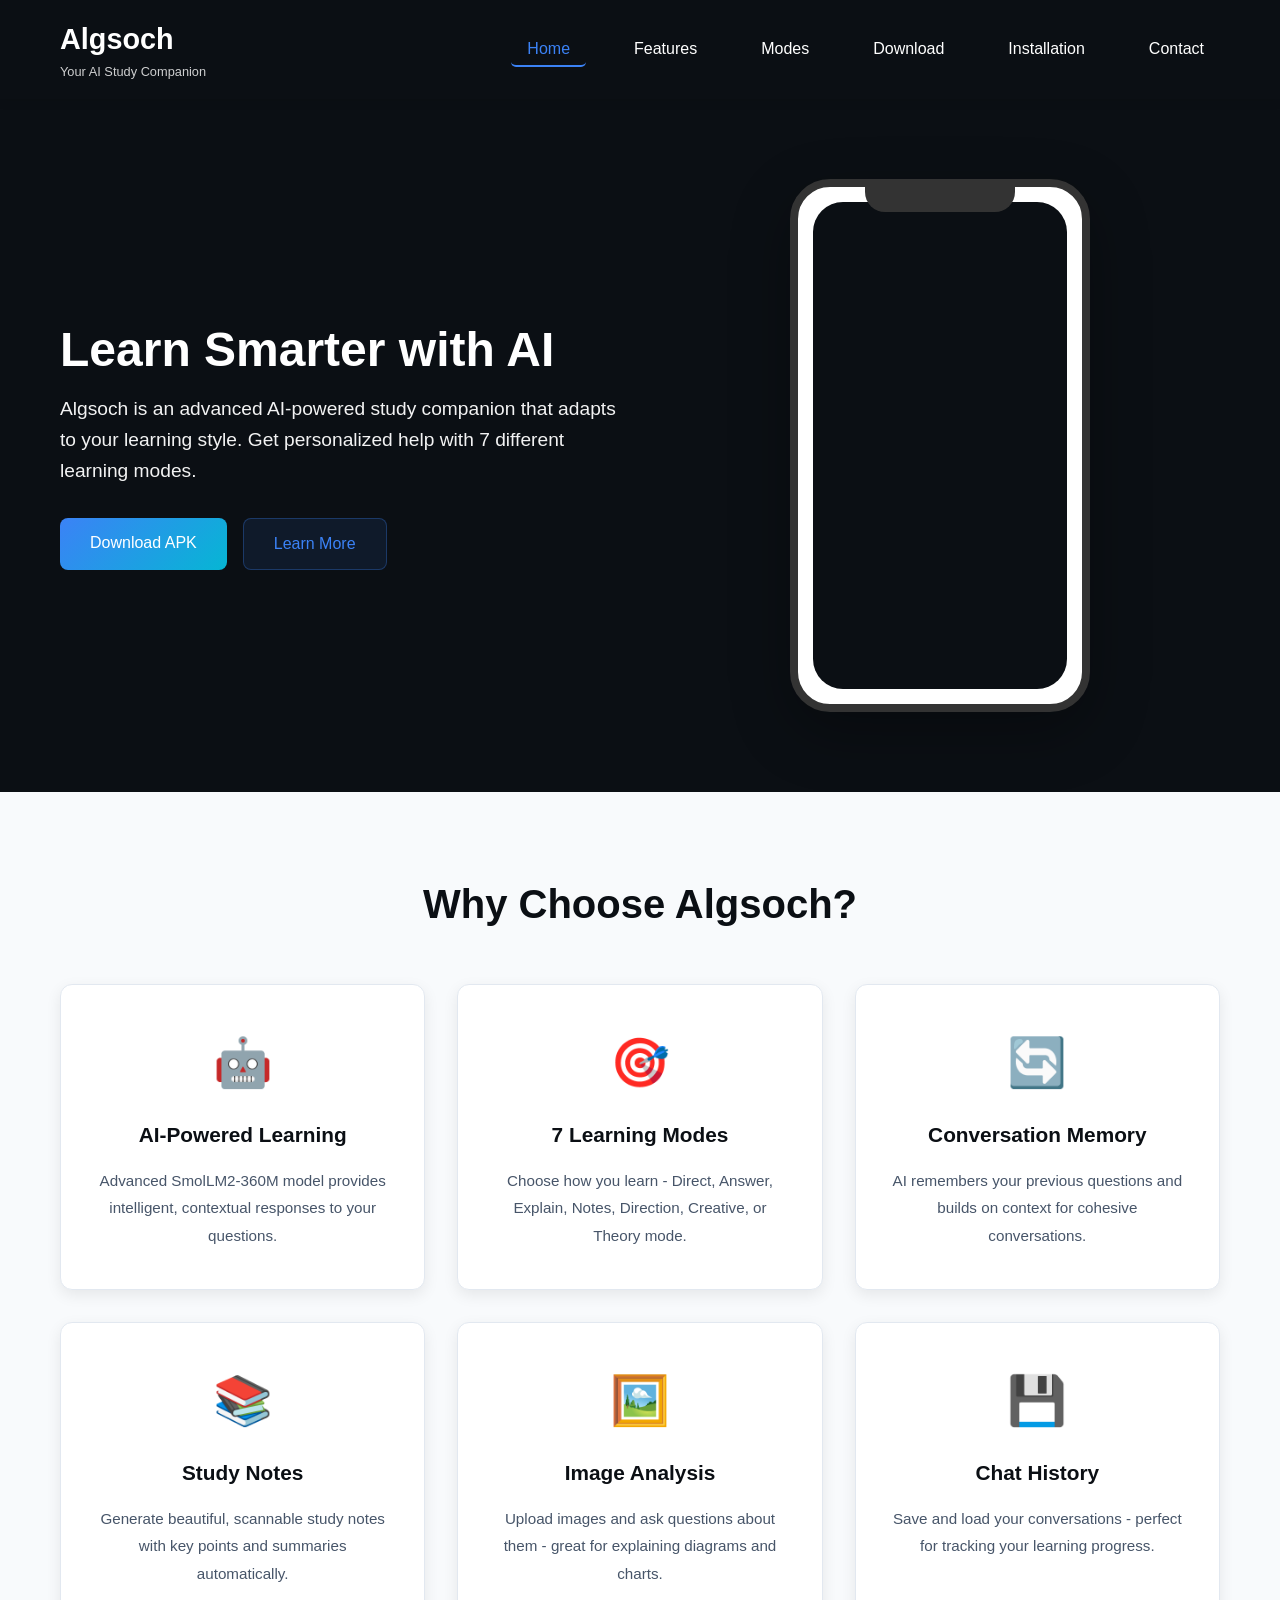
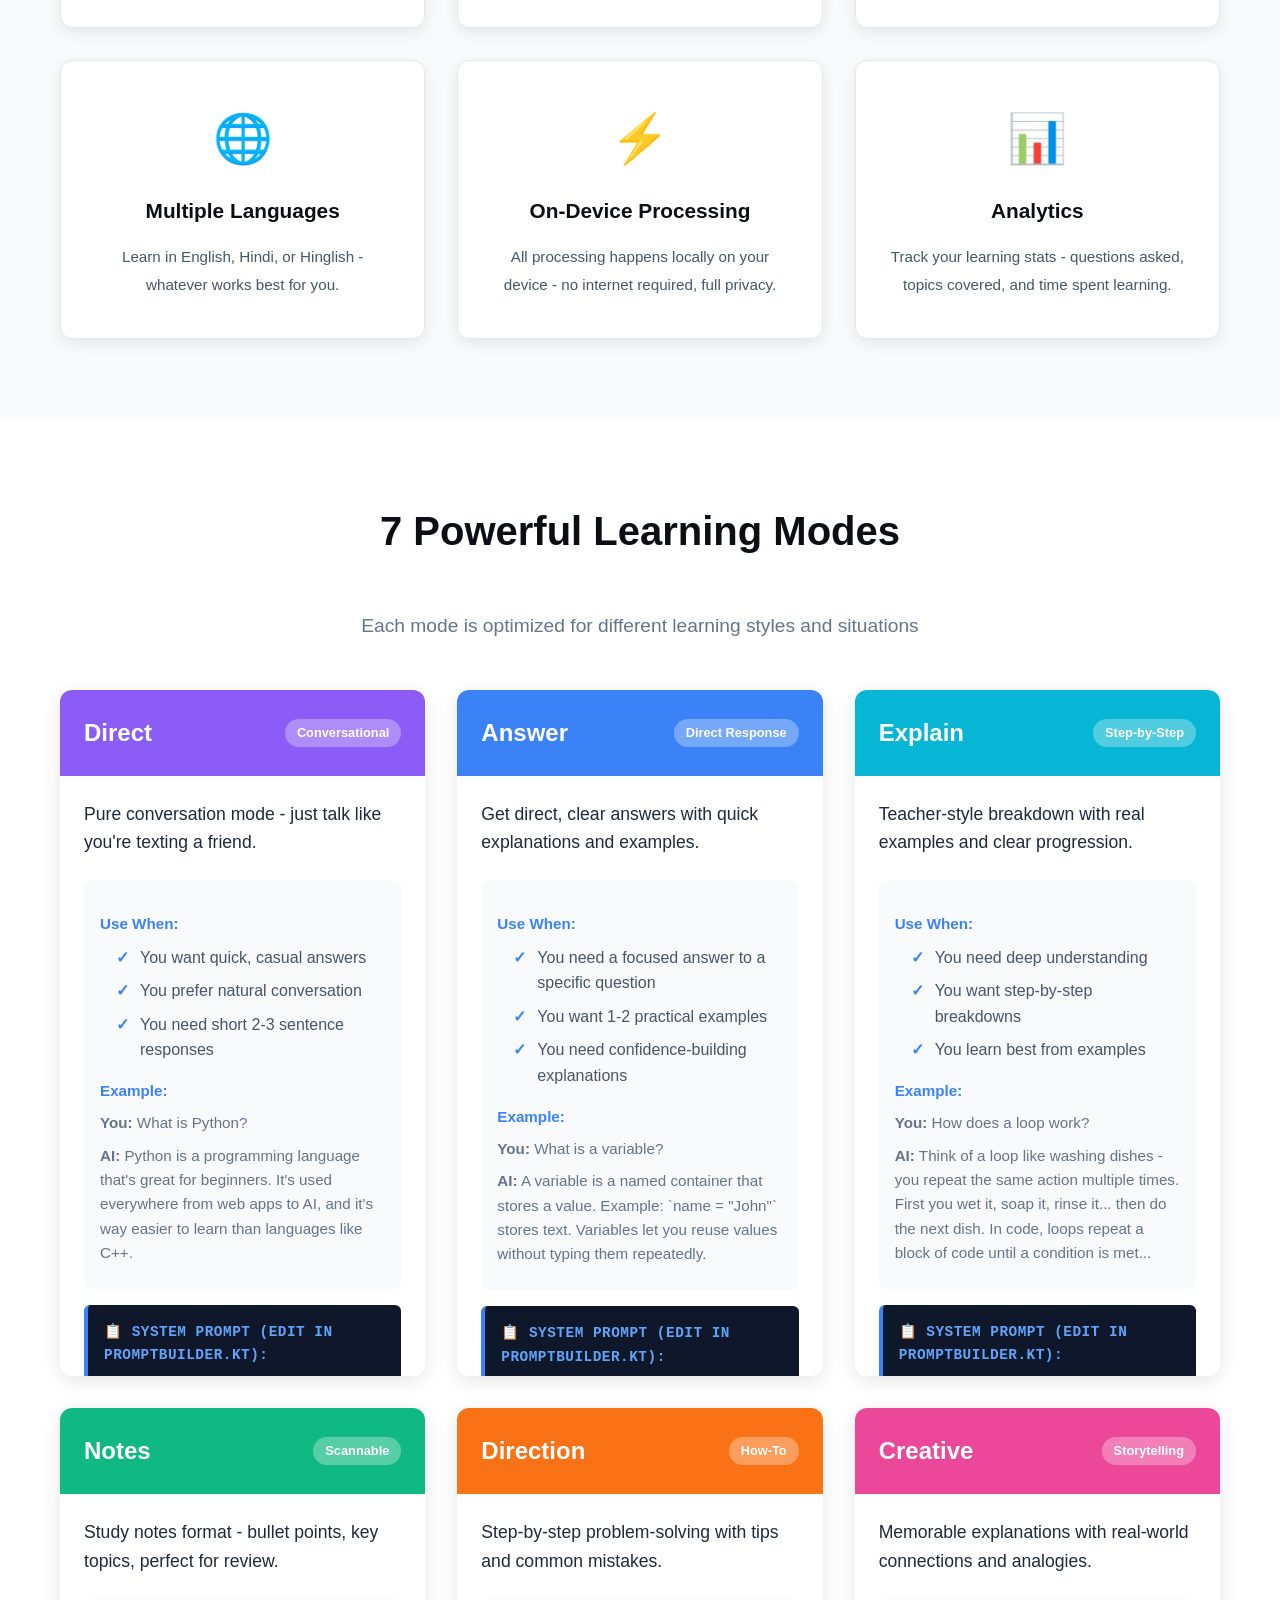
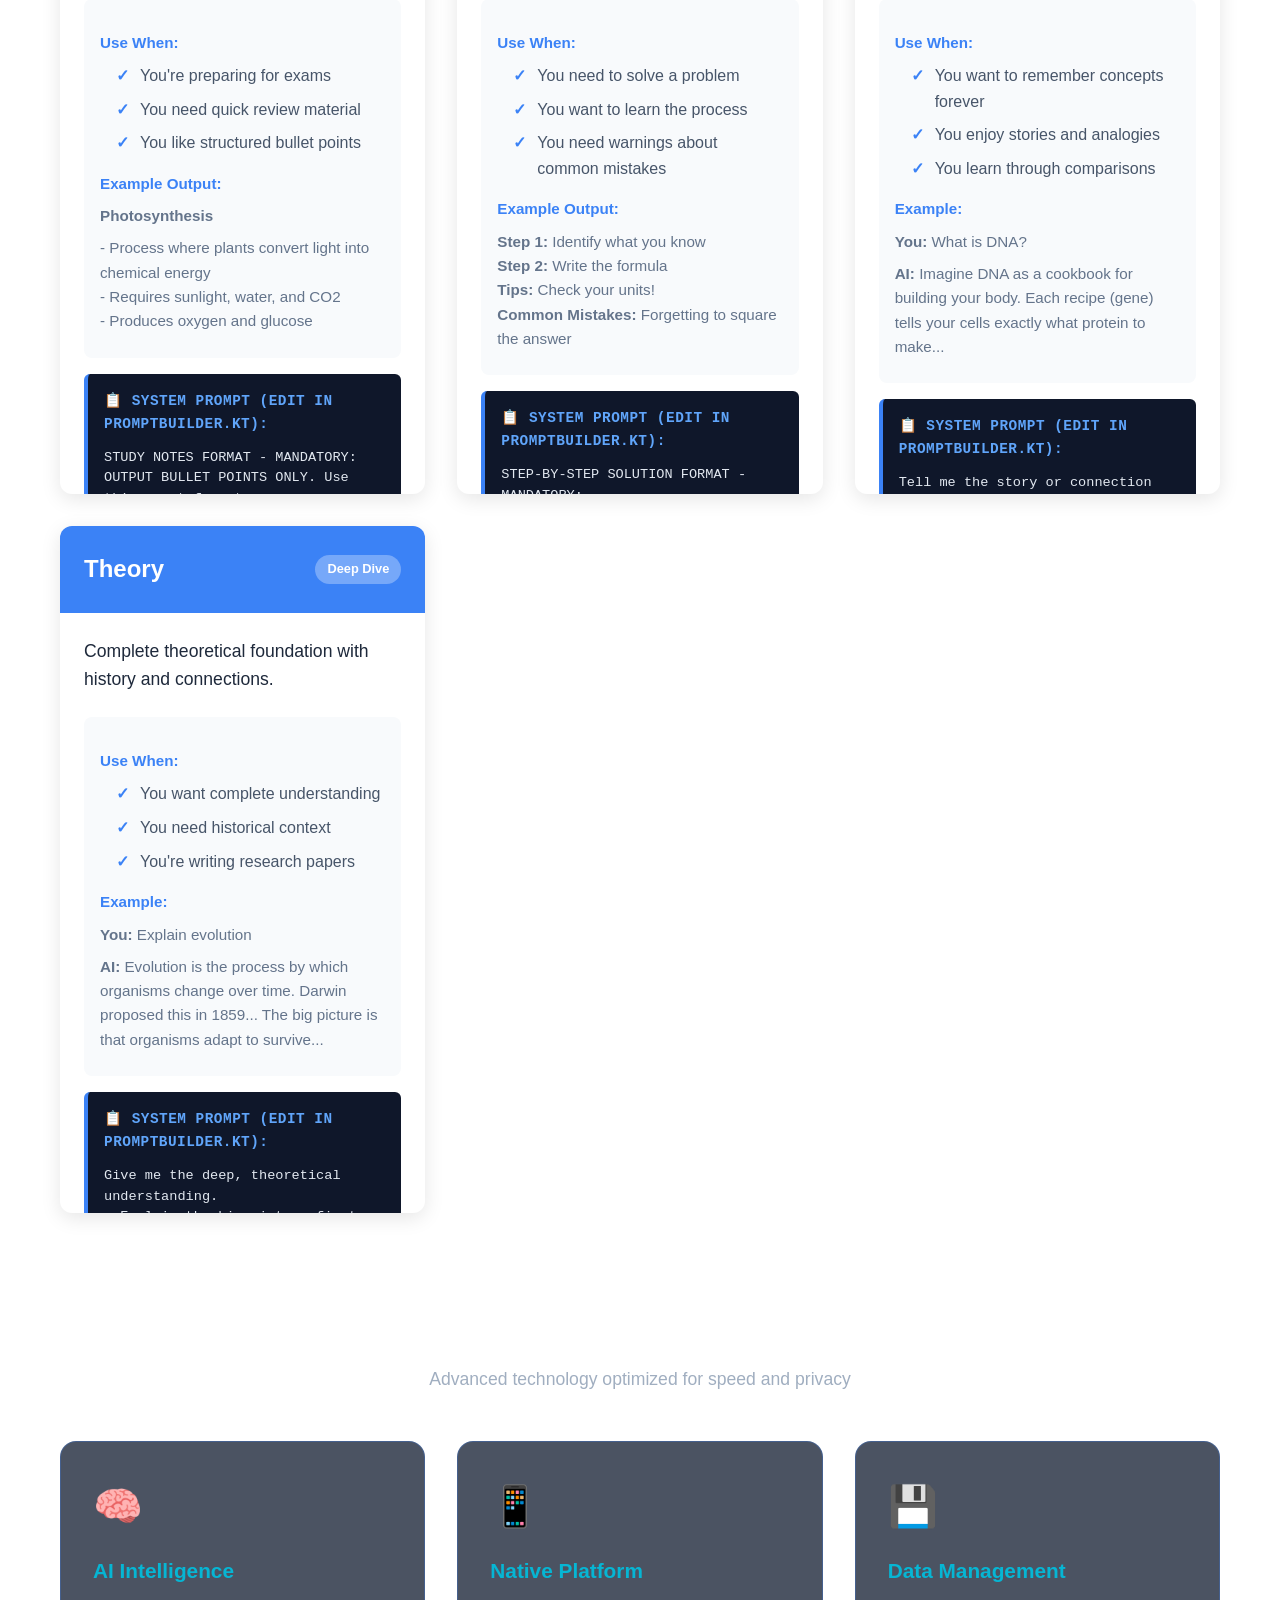
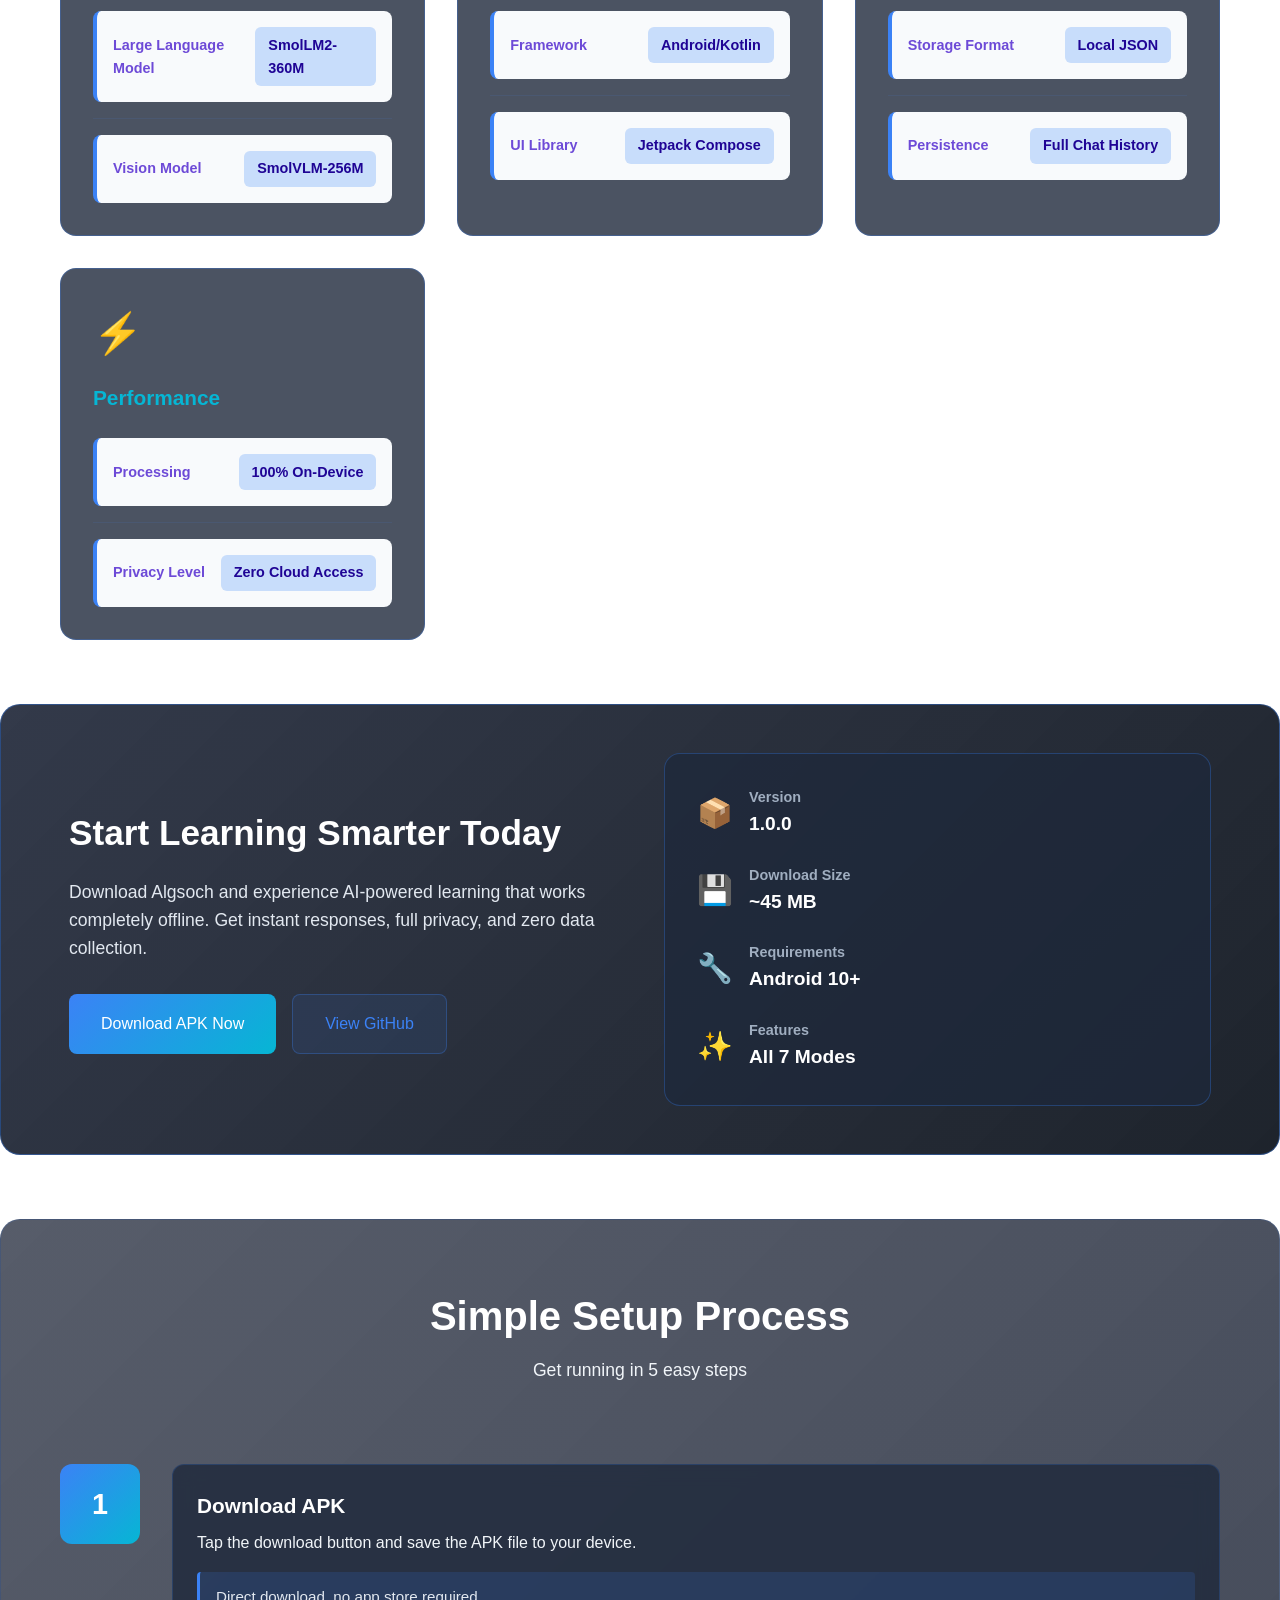
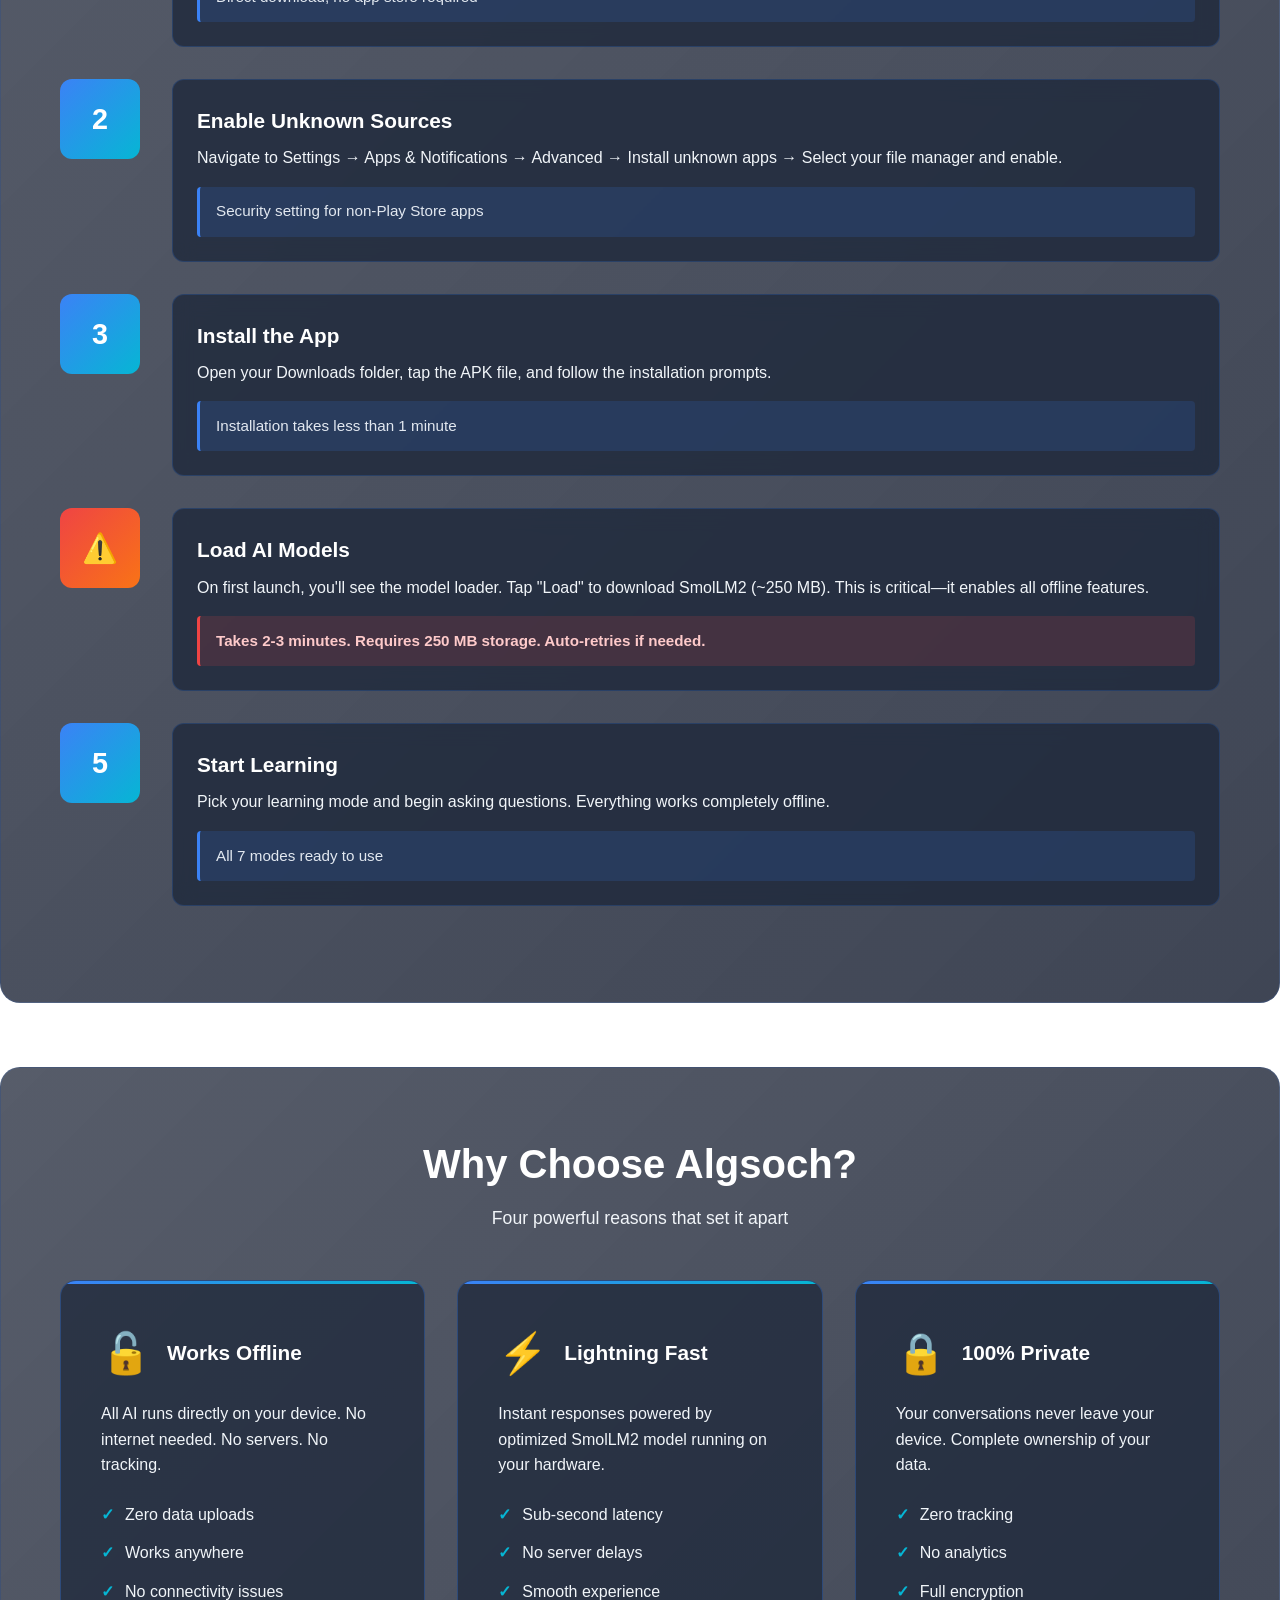
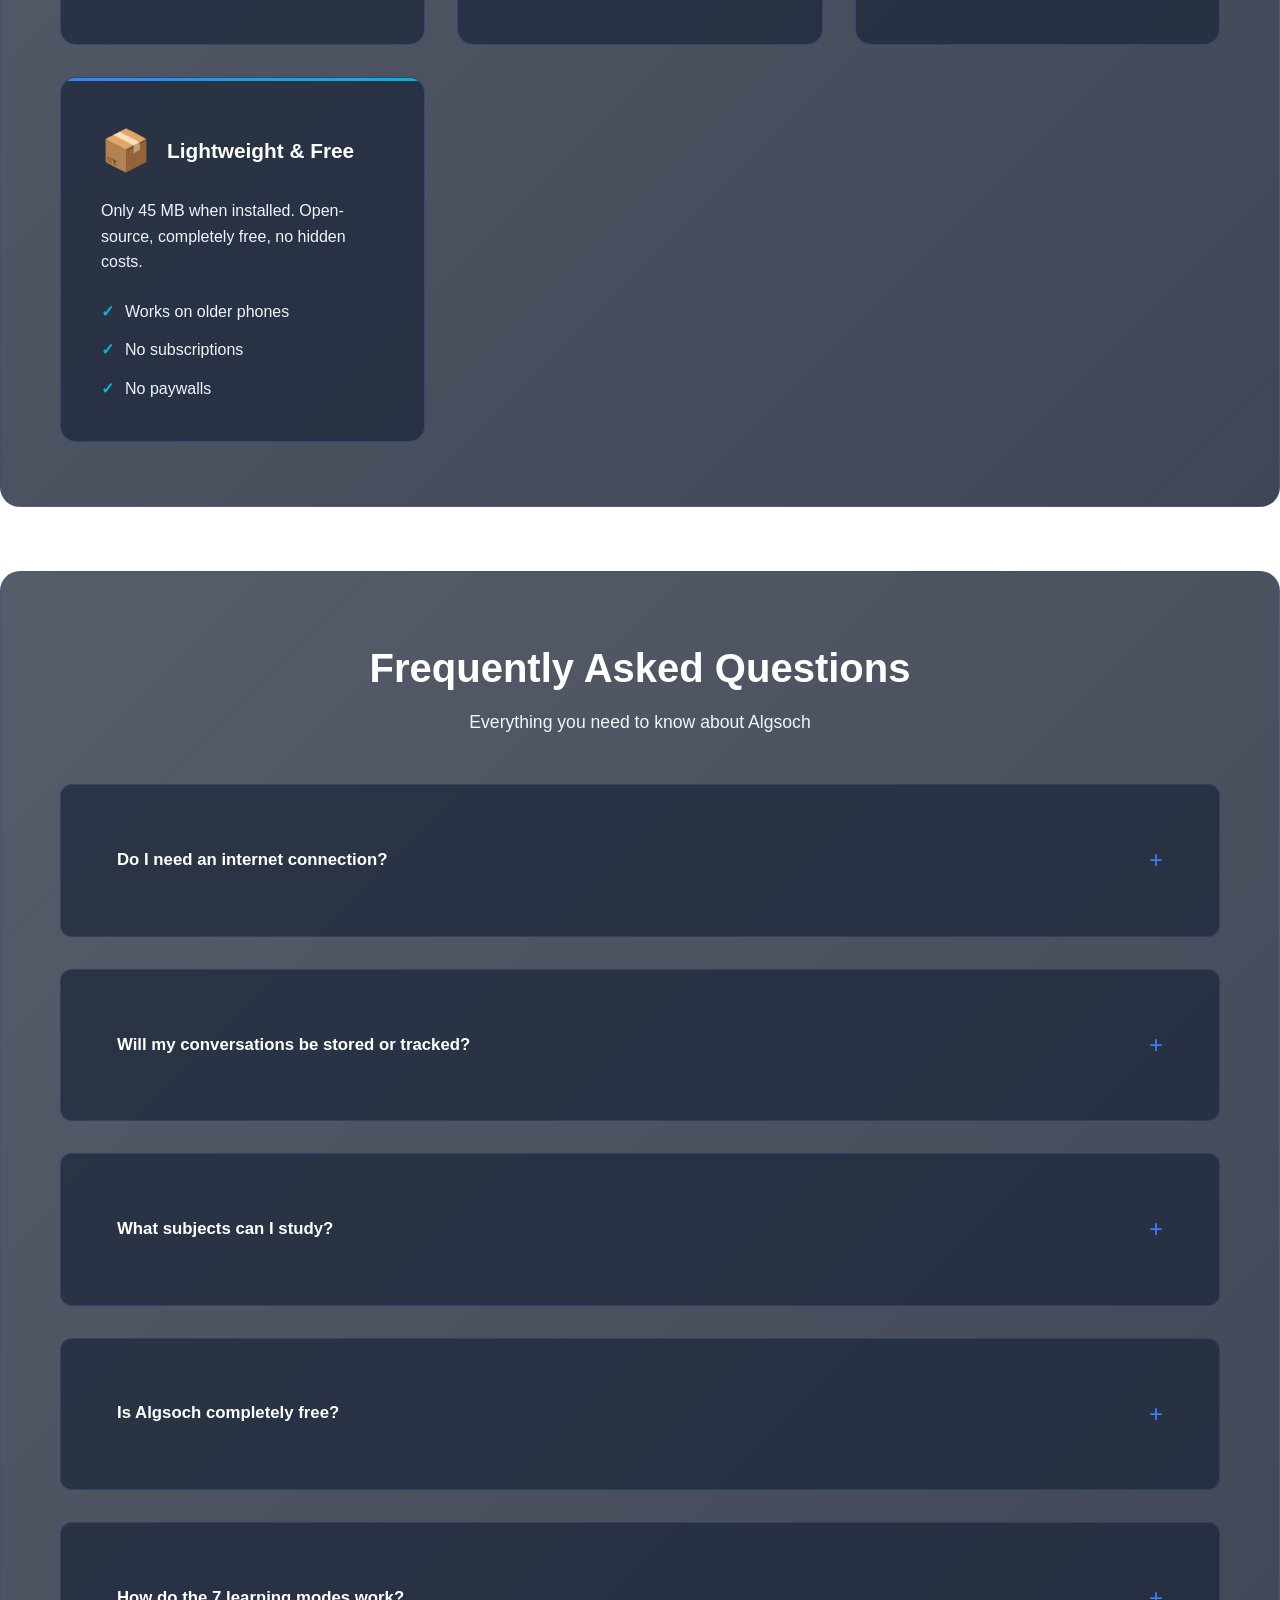
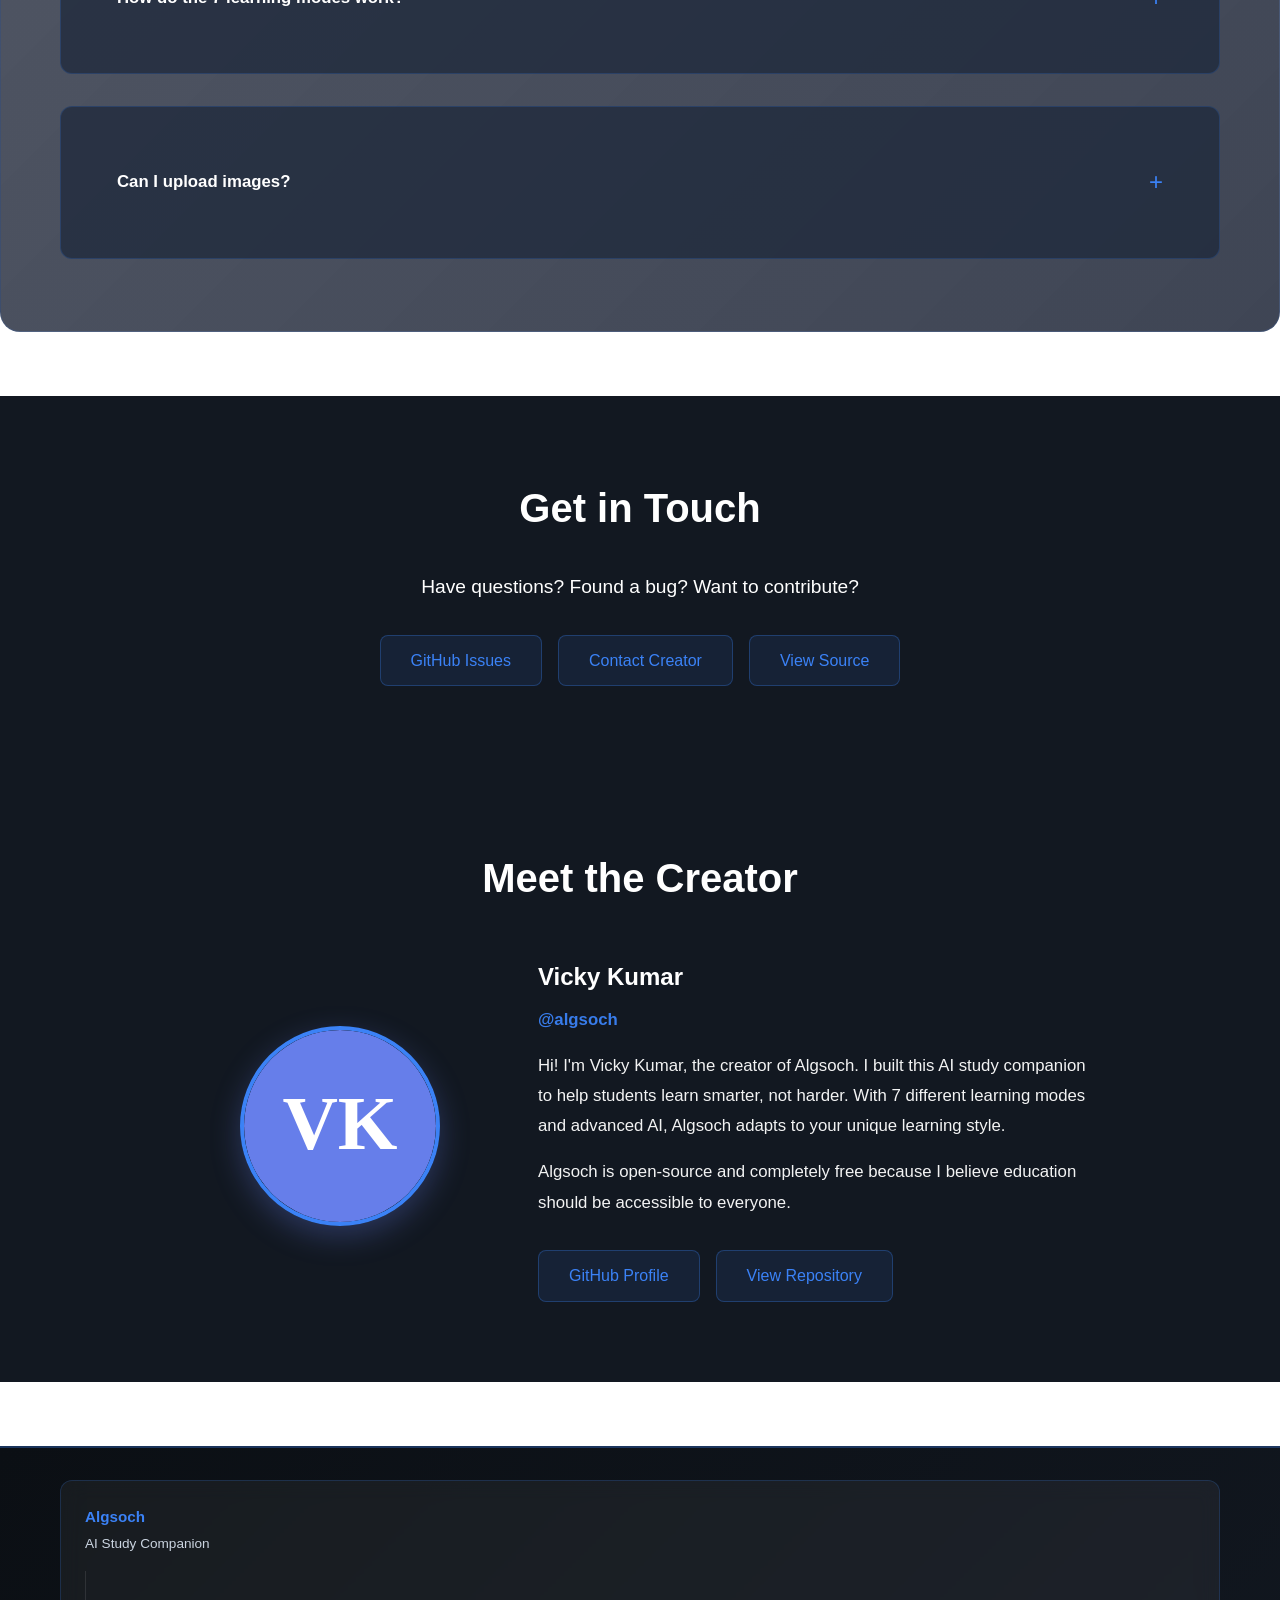
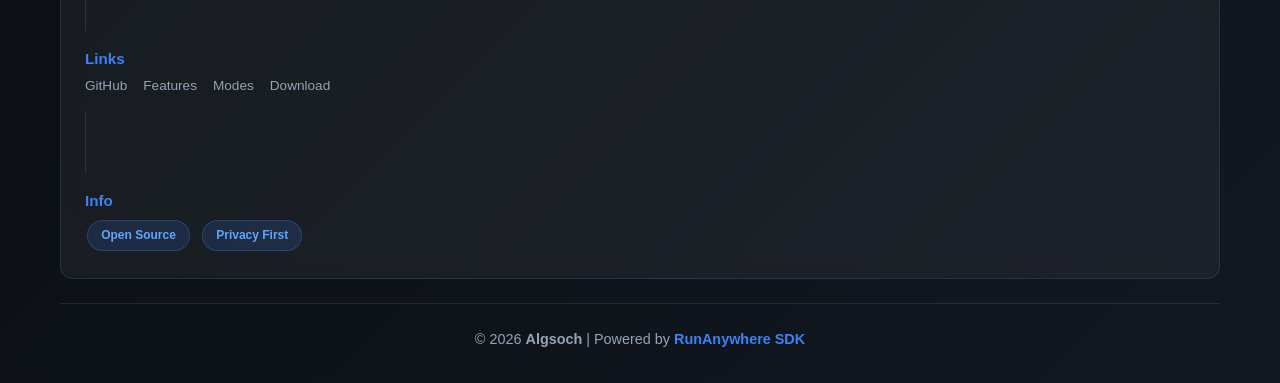
==== docs/index.html @ c7a9946c "Complete Algsoch project: modern website, comprehensive documentation, RunAnywhere SDK integration, " ====
<!DOCTYPE html>
<html lang="en">
<head>
    <meta charset="UTF-8">
    <meta name="viewport" content="width=device-width, initial-scale=1.0">
    <title>Algsoch - AI Study Companion</title>
    <link rel="stylesheet" href="style.css">
</head>
<body>
    <!-- Navigation -->
    <nav class="navbar">
        <div class="container">
            <div class="logo">
                <h1>Algsoch</h1>
                <p>Your AI Study Companion</p>
            </div>
            <ul class="nav-links">
                <li><a href="#home">Home</a></li>
                <li><a href="#features">Features</a></li>
                <li><a href="#modes">Modes</a></li>
                <li><a href="#download">Download</a></li>
                <li><a href="#install">Installation</a></li>
                <li><a href="#contact">Contact</a></li>
            </ul>
        </div>
    </nav>

    <!-- Hero Section -->
    <section id="home" class="hero">
        <div class="container">
            <div class="hero-content">
                <h1>Learn Smarter with AI</h1>
                <p>Algsoch is an advanced AI-powered study companion that adapts to your learning style. Get personalized help with 7 different learning modes.</p>
                <div class="hero-buttons">
                    <a href="#download" class="btn btn-primary">Download APK</a>
                    <a href="#features" class="btn btn-secondary">Learn More</a>
                </div>
            </div>
            <div class="hero-image">
                <div class="phone-mockup">
                    <div class="screen animated-screen">
                        <!-- SCREEN 1: HOME/MODE SELECTION -->
                        <div class="screen-content screen-1">
                            <div style="background: linear-gradient(135deg, #0B0F14 0%, #1a1f2e 100%); flex: 1; display: flex; flex-direction: column; width: 100%; padding-top: 10px;">
                                
                                <!-- Header with Icon -->
                                <div style="padding: 15px; text-align: center; position: relative;">
                                    <div style="background: radial-gradient(circle at 50% 50%, rgba(59, 130, 246, 0.3) 0%, rgba(59, 130, 246, 0) 70%); position: absolute; top: -20px; left: -20px; width: 150px; height: 150px; border-radius: 50%; pointer-events: none;"></div>
                                    <div style="background: #3B82F6; width: 44px; height: 44px; border-radius: 10px; margin: 0 auto 8px; display: flex; align-items: center; justify-content: center; font-size: 20px;">✨</div>
                                    <h1 style="margin: 0; font-size: 20px; font-weight: 700; color: white;">Algsoch</h1>
                                    <p style="margin: 4px 0 0 0; font-size: 10px; color: #3B82F6; font-weight: 600; text-transform: uppercase; letter-spacing: 0.5px;">Advanced Learning AI</p>
                                </div>

                                <!-- Modes Section Label -->
                                <div style="padding: 0 15px 10px; font-size: 10px; color: #94A3B8; text-transform: uppercase; font-weight: 600; letter-spacing: 1px;">📚 Modes</div>

                                <!-- Smart Chat Featured Card -->
                                <div style="margin: 0 10px 15px; padding: 15px; background: #1e293b; border: 2px solid #3B82F6; border-radius: 16px; border-left: 6px solid #3B82F6; height: 110px; display: flex; flex-direction: column; justify-content: space-between;">
                                    <div style="display: flex; justify-content: space-between; align-items: flex-start;">
                                        <div style="display: flex; gap: 8px; align-items: center;">
                                            <span style="font-size: 18px;">💬</span>
                                            <div>
                                                <p style="margin: 0; font-weight: 600; font-size: 11px; color: white;">Smart Chat</p>
                                                <p style="margin: 2px 0 0 0; font-size: 8px; color: #94A3B8;">Unified Experience</p>
                                            </div>
                                        </div>
                                        <span style="font-size: 14px;">→</span>
                                    </div>
                                    <p style="margin: 0; font-size: 9px; color: #cbd5e1; line-height: 1.3;">Chat with AI, upload images, and solve problems in one place.</p>
                                </div>

                                <!-- Your Assistants Section -->
                                <div style="padding: 0 15px 8px; display: flex; justify-content: space-between; align-items: center; font-size: 10px; color: #94A3B8; font-weight: 600;">
                                    <span style="text-transform: uppercase; letter-spacing: 0.5px;">🤖 Your Assistants</span>
                                    <span style="font-size: 14px; cursor: pointer;">+</span>
                                </div>

                                <!-- Add Assistant Card -->
                                <div style="margin: 0 10px; padding: 25px 15px; background: #1e293b; border: 2px dashed #334155; border-radius: 12px; text-align: center;">
                                    <p style="margin: 0; font-size: 12px; color: #94A3B8; font-weight: 500;">+ Create custom AI assistant</p>
                                </div>
                            </div>
                        </div>

                        <!-- SCREEN 2: MODEL DOWNLOAD -->
                        <div class="screen-content screen-2">
                            <div style="background: linear-gradient(135deg, #0B0F14 0%, #121821 100%); flex: 1; display: flex; flex-direction: column;">
                                <!-- Header -->
                                <div style="background: #0B0F14; padding: 15px; border-bottom: 1px solid #1e293b;">
                                    <p style="margin: 0; font-weight: bold; font-size: 13px; color: white;">Smart Chat</p>
                                    <p style="margin: 4px 0 0 0; font-size: 10px; color: #94A3B8;">Download & Load Model</p>
                                </div>

                                <!-- Model Info -->
                                <div style="padding: 15px; border-bottom: 1px solid #1e293b;">
                                    <p style="margin: 0 0 10px 0; font-size: 10px; color: #94A3B8; text-transform: uppercase; font-weight: 600;">📦 AI Model</p>
                                    <div style="background: #1e293b; padding: 12px; border-radius: 8px; border-left: 3px solid #3B82F6;">
                                        <p style="margin: 0 0 5px 0; font-weight: 600; font-size: 12px; color: white;">SmolLM2 360M</p>
                                        <p style="margin: 0; font-size: 10px; color: #94A3B8;">Size: ~300MB | RAM: 1.5GB</p>
                                    </div>
                                </div>

                                <!-- Download Progress -->
                                <div style="padding: 15px; flex: 1; display: flex; flex-direction: column; justify-content: center;">
                                    <p style="margin: 0 0 15px 0; font-size: 11px; color: #94A3B8; text-transform: uppercase; font-weight: 600;">⬇️ Download Status</p>
                                    <div style="background: #1e293b; padding: 12px; border-radius: 8px; margin-bottom: 12px;">
                                        <div style="display: flex; justify-content: space-between; margin-bottom: 8px; color: white;">
                                            <span style="font-size: 10px;">Downloading...</span>
                                            <span style="font-size: 10px; color: #3B82F6; font-weight: 600;">45%</span>
                                        </div>
                                        <div style="background: #0B0F14; height: 6px; border-radius: 3px; overflow: hidden;">
                                            <div style="background: linear-gradient(90deg, #3B82F6 0%, #06B6D4 100%); height: 100%; width: 45%; border-radius: 3px;"></div>
                                        </div>
                                        <p style="margin: 8px 0 0 0; font-size: 9px; color: #94A3B8;">135 MB / 300 MB</p>
                                    </div>

                                    <!-- Load Button -->
                                    <button style="width: 100%; background: #10b981; color: white; border: none; padding: 12px; border-radius: 8px; font-size: 11px; font-weight: 700; cursor: pointer; margin-top: 10px;">✓ Load Model</button>
                                </div>
                            </div>
                        </div>

                        <!-- SCREEN 3: CHAT INTERFACE -->
                        <div class="screen-content screen-3">
                            <div style="background: linear-gradient(135deg, #0B0F14 0%, #121821 100%); flex: 1; display: flex; flex-direction: column; width: 100%;">
                                
                                <!-- Top App Bar -->
                                <div style="background: #0B0F14; padding: 10px 12px; border-bottom: 1px solid #1e293b; display: flex; justify-content: space-between; align-items: center; gap: 8px;">
                                    <div style="display: flex; align-items: center; gap: 8px; flex: 1;">
                                        <span style="cursor: pointer; font-size: 16px;">←</span>
                                        <div style="background: #3B82F6; width: 28px; height: 28px; border-radius: 6px; display: flex; align-items: center; justify-content: center; font-size: 14px;">✨</div>
                                        <div style="flex: 1;">
                                            <p style="margin: 0; font-weight: bold; font-size: 11px; color: white;">Smart Chat</p>
                                            <p style="margin: 2px 0 0 0; font-size: 8px; color: #3B82F6; font-weight: 600;">📝 Direct Mode</p>
                                        </div>
                                    </div>
                                    <div style="display: flex; gap: 8px; font-size: 14px;">
                                        <span style="cursor: pointer;">📊</span>
                                        <span style="cursor: pointer;">💾</span>
                                    </div>
                                </div>

                                <!-- Model Loader Widget -->
                                <div style="margin: 12px; padding: 12px; background: #1e293b; border: 1px solid #334155; border-radius: 12px;">
                                    <div style="display: flex; justify-content: space-between; align-items: center; margin-bottom: 8px;">
                                        <div>
                                            <p style="margin: 0; font-weight: 600; font-size: 10px; color: white;">SmolLM2 360M</p>
                                            <p style="margin: 2px 0 0 0; font-size: 8px; color: #94A3B8;">Not loaded</p>
                                        </div>
                                        <button style="background: #10b981; color: white; border: none; padding: 6px 10px; border-radius: 6px; font-size: 8px; font-weight: 600; cursor: pointer;">Load</button>
                                    </div>
                                    <!-- Progress Bar -->
                                    <div style="background: #0B0F14; height: 4px; border-radius: 2px; overflow: hidden; margin-bottom: 6px;">
                                        <div style="background: linear-gradient(90deg, #3B82F6 0%, #06B6D4 100%); height: 100%; width: 45%;"></div>
                                    </div>
                                    <p style="margin: 0; font-size: 8px; color: #94A3B8;">Downloading... 135 MB / 300 MB</p>
                                </div>

                                <!-- Chat Messages Area -->
                                <div style="flex: 1; overflow-y: auto; padding: 12px; display: flex; flex-direction: column; gap: 12px;">
                                    <!-- User Message -->
                                    <div style="display: flex; justify-content: flex-end;">
                                        <div style="background: #3B82F6; padding: 10px 12px; border-radius: 12px; max-width: 75%; font-size: 9px; line-height: 1.4; color: white;">
                                            What is photosynthesis?
                                        </div>
                                    </div>

                                    <!-- AI Response -->
                                    <div style="display: flex; justify-content: flex-start;">
                                        <div style="background: #1e293b; padding: 10px 12px; border-radius: 4px 12px 12px 12px; max-width: 85%; font-size: 8px; line-height: 1.5; border-left: 3px solid #3B82F6; color: white;">
                                            <div style="font-weight: 600; margin-bottom: 4px; color: #06B6D4;">Photosynthesis Process</div>
                                            Photosynthesis converts light energy to chemical energy. Plants use water and CO₂ to produce glucose and oxygen in chloroplasts.
                                            <div style="margin-top: 6px; padding-top: 6px; border-top: 1px solid #334155; font-size: 7px; color: #94A3B8; display: flex; gap: 8px;">
                                                <span>SmolLM2 360M</span>
                                                <span>|</span>
                                                <span>156 tokens</span>
                                                <span>|</span>
                                                <span>1.2s</span>
                                            </div>
                                        </div>
                                    </div>
                                    <div style="display: flex; justify-content: flex-start; gap: 8px; margin-left: 12px;">
                                        <span style="cursor: pointer; font-size: 12px;">👍</span>
                                        <span style="cursor: pointer; font-size: 12px;">📋</span>
                                    </div>
                                </div>

                                <!-- Input Bar Section -->
                                <div style="background: #121821; padding: 10px; border-top: 1px solid #1e293b; display: flex; gap: 6px; align-items: flex-end;">
                                    <!-- Mode Chip -->
                                    <div style="background: rgba(59, 130, 246, 0.15); padding: 6px 10px; border-radius: 12px; font-size: 8px; color: #3B82F6; font-weight: 600; white-space: nowrap; cursor: pointer; flex-shrink: 0;">
                                        🎚️ Mode
                                    </div>
                                    
                                    <!-- Input Field -->
                                    <input type="text" placeholder="Ask anything..." style="flex: 1; background: #0B0F14; border: 1px solid #334155; color: white; padding: 8px 10px; border-radius: 10px; font-size: 9px; outline: none;" />
                                    
                                    <!-- Action Buttons -->
                                    <div style="display: flex; gap: 4px;">
                                        <button style="background: #0B0F14; color: #94A3B8; border: 1px solid #334155; width: 32px; height: 32px; padding: 0; border-radius: 8px; cursor: pointer; font-size: 14px; display: flex; align-items: center; justify-content: center;">📷</button>
                                        <button style="background: #3B82F6; color: white; border: none; width: 32px; height: 32px; padding: 0; border-radius: 8px; cursor: pointer; font-size: 12px; display: flex; align-items: center; justify-content: center; font-weight: bold;">↑</button>
                                    </div>
                                </div>
                            </div>
                        </div>
                    </div>
                </div>
            </div>
        </div>
    </section>

    <!-- Features Section -->
    <section id="features" class="features">
        <div class="container">
            <h2>Why Choose Algsoch?</h2>
            <div class="features-grid">
                <div class="feature-card">
                    <div class="feature-icon">🤖</div>
                    <h3>AI-Powered Learning</h3>
                    <p>Advanced SmolLM2-360M model provides intelligent, contextual responses to your questions.</p>
                </div>
                <div class="feature-card">
                    <div class="feature-icon">🎯</div>
                    <h3>7 Learning Modes</h3>
                    <p>Choose how you learn - Direct, Answer, Explain, Notes, Direction, Creative, or Theory mode.</p>
                </div>
                <div class="feature-card">
                    <div class="feature-icon">🔄</div>
                    <h3>Conversation Memory</h3>
                    <p>AI remembers your previous questions and builds on context for cohesive conversations.</p>
                </div>
                <div class="feature-card">
                    <div class="feature-icon">📚</div>
                    <h3>Study Notes</h3>
                    <p>Generate beautiful, scannable study notes with key points and summaries automatically.</p>
                </div>
                <div class="feature-card">
                    <div class="feature-icon">🖼️</div>
                    <h3>Image Analysis</h3>
                    <p>Upload images and ask questions about them - great for explaining diagrams and charts.</p>
                </div>
                <div class="feature-card">
                    <div class="feature-icon">💾</div>
                    <h3>Chat History</h3>
                    <p>Save and load your conversations - perfect for tracking your learning progress.</p>
                </div>
                <div class="feature-card">
                    <div class="feature-icon">🌐</div>
                    <h3>Multiple Languages</h3>
                    <p>Learn in English, Hindi, or Hinglish - whatever works best for you.</p>
                </div>
                <div class="feature-card">
                    <div class="feature-icon">⚡</div>
                    <h3>On-Device Processing</h3>
                    <p>All processing happens locally on your device - no internet required, full privacy.</p>
                </div>
                <div class="feature-card">
                    <div class="feature-icon">📊</div>
                    <h3>Analytics</h3>
                    <p>Track your learning stats - questions asked, topics covered, and time spent learning.</p>
                </div>
            </div>
        </div>
    </section>

    <!-- Modes Section -->
    <section id="modes" class="modes">
        <div class="container">
            <h2>7 Powerful Learning Modes</h2>
            <p class="section-subtitle">Each mode is optimized for different learning styles and situations</p>
            
            <div class="modes-container">
                <!-- Direct Mode -->
                <div class="mode-card">
                    <div class="mode-header direct">
                        <h3>Direct</h3>
                        <span class="mode-badge">Conversational</span>
                    </div>
                    <div class="mode-content">
                        <p class="mode-description">Pure conversation mode - just talk like you're texting a friend.</p>
                        <div class="mode-details">
                            <h4>Use When:</h4>
                            <ul>
                                <li>You want quick, casual answers</li>
                                <li>You prefer natural conversation</li>
                                <li>You need short 2-3 sentence responses</li>
                            </ul>
                            <h4>Example:</h4>
                            <p><strong>You:</strong> What is Python?</p>
                            <p><strong>AI:</strong> Python is a programming language that's great for beginners. It's used everywhere from web apps to AI, and it's way easier to learn than languages like C++.</p>
                        </div>
                        <div class="system-prompt">
                            <h5>📋 System Prompt (Edit in PromptBuilder.kt):</h5>
                            <pre>Pure conversation mode. Answer directly and naturally without any structure or guidance format.
- Respond like a friend having a chat
- Short, direct responses (2-3 sentences typically)
- NO step-by-step or numbered points
- NO problem-solving guidance
- Just answer the question naturally</pre>
                        </div>
                    </div>
                </div>

                <!-- Answer Mode -->
                <div class="mode-card">
                    <div class="mode-header answer">
                        <h3>Answer</h3>
                        <span class="mode-badge">Direct Response</span>
                    </div>
                    <div class="mode-content">
                        <p class="mode-description">Get direct, clear answers with quick explanations and examples.</p>
                        <div class="mode-details">
                            <h4>Use When:</h4>
                            <ul>
                                <li>You need a focused answer to a specific question</li>
                                <li>You want 1-2 practical examples</li>
                                <li>You need confidence-building explanations</li>
                            </ul>
                            <h4>Example:</h4>
                            <p><strong>You:</strong> What is a variable?</p>
                            <p><strong>AI:</strong> A variable is a named container that stores a value. Example: `name = "John"` stores text. Variables let you reuse values without typing them repeatedly.</p>
                        </div>
                        <div class="system-prompt">
                            <h5>📋 System Prompt (Edit in PromptBuilder.kt):</h5>
                            <pre>Give me a direct, clear answer to my question.
- Start with the main answer first (1-2 sentences)
- Explain why it's the answer
- Give 1-2 practical examples
- Keep paragraphs short and readable
- Sound confident and knowledgeable</pre>
                        </div>
                    </div>
                </div>

                <!-- Explain Mode -->
                <div class="mode-card">
                    <div class="mode-header explain">
                        <h3>Explain</h3>
                        <span class="mode-badge">Step-by-Step</span>
                    </div>
                    <div class="mode-content">
                        <p class="mode-description">Teacher-style breakdown with real examples and clear progression.</p>
                        <div class="mode-details">
                            <h4>Use When:</h4>
                            <ul>
                                <li>You need deep understanding</li>
                                <li>You want step-by-step breakdowns</li>
                                <li>You learn best from examples</li>
                            </ul>
                            <h4>Example:</h4>
                            <p><strong>You:</strong> How does a loop work?</p>
                            <p><strong>AI:</strong> Think of a loop like washing dishes - you repeat the same action multiple times. First you wet it, soap it, rinse it... then do the next dish. In code, loops repeat a block of code until a condition is met...</p>
                        </div>
                        <div class="system-prompt">
                            <h5>📋 System Prompt (Edit in PromptBuilder.kt):</h5>
                            <pre>Explain this like a good teacher breaking it down step by step.
- Start with a simple way to think about it
- Go through the main ideas one at a time
- Use real examples to show what you mean
- Keep sentences clear and not too long
- Make it easy to follow</pre>
                        </div>
                    </div>
                </div>

                <!-- Notes Mode -->
                <div class="mode-card">
                    <div class="mode-header notes">
                        <h3>Notes</h3>
                        <span class="mode-badge">Scannable</span>
                    </div>
                    <div class="mode-content">
                        <p class="mode-description">Study notes format - bullet points, key topics, perfect for review.</p>
                        <div class="mode-details">
                            <h4>Use When:</h4>
                            <ul>
                                <li>You're preparing for exams</li>
                                <li>You need quick review material</li>
                                <li>You like structured bullet points</li>
                            </ul>
                            <h4>Example Output:</h4>
                            <p><strong>Photosynthesis</strong></p>
                            <p>- Process where plants convert light into chemical energy<br>
                            - Requires sunlight, water, and CO2<br>
                            - Produces oxygen and glucose</p>
                        </div>
                        <div class="system-prompt">
                            <h5>📋 System Prompt (Edit in PromptBuilder.kt):</h5>
                            <pre>STUDY NOTES FORMAT - MANDATORY:
OUTPUT BULLET POINTS ONLY. Use this exact format:

Topic Name
- Key point 1
- Key point 2

RULES FOR NOTES:
- Start each line with a hyphen (-)
- Keep each point SHORT (one line max)
- Use 2-4 main topics
- End with "Summary: [one sentence]"
- DO NOT write paragraphs or flowing text
- Structure like flashcard study notes</pre>
                        </div>
                    </div>
                </div>

                <!-- Direction Mode -->
                <div class="mode-card">
                    <div class="mode-header direction">
                        <h3>Direction</h3>
                        <span class="mode-badge">How-To</span>
                    </div>
                    <div class="mode-content">
                        <p class="mode-description">Step-by-step problem-solving with tips and common mistakes.</p>
                        <div class="mode-details">
                            <h4>Use When:</h4>
                            <ul>
                                <li>You need to solve a problem</li>
                                <li>You want to learn the process</li>
                                <li>You need warnings about common mistakes</li>
                            </ul>
                            <h4>Example Output:</h4>
                            <p><strong>Step 1:</strong> Identify what you know<br>
                            <strong>Step 2:</strong> Write the formula<br>
                            <strong>Tips:</strong> Check your units!<br>
                            <strong>Common Mistakes:</strong> Forgetting to square the answer</p>
                        </div>
                        <div class="system-prompt">
                            <h5>📋 System Prompt (Edit in PromptBuilder.kt):</h5>
                            <pre>STEP-BY-STEP SOLUTION FORMAT - MANDATORY:
OUTPUT NUMBERED STEPS ONLY. Use this exact format:

Step 1: [First action]
[Brief explanation]

Step 2: [Second action]
[Brief explanation]

Tips:
- Tip 1
- Tip 2

Common Mistakes:
- Mistake 1
- Mistake 2

RULES FOR STEPS:
- Start each step with "Step 1:", "Step 2:", etc.
- Always include "Tips:" section
- Always include "Common Mistakes:" section
- Focus on HOW TO DO IT, not theory</pre>
                        </div>
                    </div>
                </div>

                <!-- Creative Mode -->
                <div class="mode-card">
                    <div class="mode-header creative">
                        <h3>Creative</h3>
                        <span class="mode-badge">Storytelling</span>
                    </div>
                    <div class="mode-content">
                        <p class="mode-description">Memorable explanations with real-world connections and analogies.</p>
                        <div class="mode-details">
                            <h4>Use When:</h4>
                            <ul>
                                <li>You want to remember concepts forever</li>
                                <li>You enjoy stories and analogies</li>
                                <li>You learn through comparisons</li>
                            </ul>
                            <h4>Example:</h4>
                            <p><strong>You:</strong> What is DNA?</p>
                            <p><strong>AI:</strong> Imagine DNA as a cookbook for building your body. Each recipe (gene) tells your cells exactly what protein to make...</p>
                        </div>
                        <div class="system-prompt">
                            <h5>📋 System Prompt (Edit in PromptBuilder.kt):</h5>
                            <pre>Tell me the story or connection behind this. Make it memorable.
- Start with "Imagine..." or "Think about..."
- Use comparisons to things I know
- Make it interesting to read
- Show why this is useful in real life
- End with why I should care</pre>
                        </div>
                    </div>
                </div>

                <!-- Theory Mode -->
                <div class="mode-card">
                    <div class="mode-header theory">
                        <h3>Theory</h3>
                        <span class="mode-badge">Deep Dive</span>
                    </div>
                    <div class="mode-content">
                        <p class="mode-description">Complete theoretical foundation with history and connections.</p>
                        <div class="mode-details">
                            <h4>Use When:</h4>
                            <ul>
                                <li>You want complete understanding</li>
                                <li>You need historical context</li>
                                <li>You're writing research papers</li>
                            </ul>
                            <h4>Example:</h4>
                            <p><strong>You:</strong> Explain evolution</p>
                            <p><strong>AI:</strong> Evolution is the process by which organisms change over time. Darwin proposed this in 1859... The big picture is that organisms adapt to survive...</p>
                        </div>
                        <div class="system-prompt">
                            <h5>📋 System Prompt (Edit in PromptBuilder.kt):</h5>
                            <pre>Give me the deep, theoretical understanding.
- Explain the big picture first
- Go into the main ideas and concepts
- Show how it connects to other things
- Talk about the background and history
- Be thorough and accurate</pre>
                        </div>
                    </div>
                </div>
            </div>
        </div>
    </section>

    <!-- Technical Stack Section -->
    <section class="tech-stack-section">
        <div class="container">
            <div class="section-header">
                <h2>Built with Power</h2>
                <p>Advanced technology optimized for speed and privacy</p>
            </div>
            
            <div class="tech-grid">
                <div class="tech-card">
                    <div class="tech-icon">🧠</div>
                    <h3>AI Intelligence</h3>
                    <div class="tech-specs">
                        <div class="spec-item">
                            <span class="spec-label">Large Language Model</span>
                            <span class="spec-value">SmolLM2-360M</span>
                        </div>
                        <div class="spec-divider"></div>
                        <div class="spec-item">
                            <span class="spec-label">Vision Model</span>
                            <span class="spec-value">SmolVLM-256M</span>
                        </div>
                    </div>
                </div>

                <div class="tech-card">
                    <div class="tech-icon">📱</div>
                    <h3>Native Platform</h3>
                    <div class="tech-specs">
                        <div class="spec-item">
                            <span class="spec-label">Framework</span>
                            <span class="spec-value">Android/Kotlin</span>
                        </div>
                        <div class="spec-divider"></div>
                        <div class="spec-item">
                            <span class="spec-label">UI Library</span>
                            <span class="spec-value">Jetpack Compose</span>
                        </div>
                    </div>
                </div>

                <div class="tech-card">
                    <div class="tech-icon">💾</div>
                    <h3>Data Management</h3>
                    <div class="tech-specs">
                        <div class="spec-item">
                            <span class="spec-label">Storage Format</span>
                            <span class="spec-value">Local JSON</span>
                        </div>
                        <div class="spec-divider"></div>
                        <div class="spec-item">
                            <span class="spec-label">Persistence</span>
                            <span class="spec-value">Full Chat History</span>
                        </div>
                    </div>
                </div>

                <div class="tech-card">
                    <div class="tech-icon">⚡</div>
                    <h3>Performance</h3>
                    <div class="tech-specs">
                        <div class="spec-item">
                            <span class="spec-label">Processing</span>
                            <span class="spec-value">100% On-Device</span>
                        </div>
                        <div class="spec-divider"></div>
                        <div class="spec-item">
                            <span class="spec-label">Privacy Level</span>
                            <span class="spec-value">Zero Cloud Access</span>
                        </div>
                    </div>
                </div>
            </div>
        </div>
    </section>

    <!-- Download Hero Section -->
    <section id="download" class="download-hero">
        <div class="container">
            <div class="download-content">
                <div class="download-text">
                    <h2>Start Learning Smarter Today</h2>
                    <p>Download Algsoch and experience AI-powered learning that works completely offline. Get instant responses, full privacy, and zero data collection.</p>
                    
                    <div class="download-cta">
                        <button class="btn-primary btn-lg">Download APK Now</button>
                        <a href="https://github.com/algsoch" target="_blank" class="btn-secondary btn-lg">View GitHub</a>
                    </div>
                </div>

                <div class="app-specs-card">
                    <div class="spec-row">
                        <span class="spec-icon">📦</span>
                        <div>
                            <p class="spec-title">Version</p>
                            <p class="spec-data">1.0.0</p>
                        </div>
                    </div>
                    <div class="spec-row">
                        <span class="spec-icon">💾</span>
                        <div>
                            <p class="spec-title">Download Size</p>
                            <p class="spec-data">~45 MB</p>
                        </div>
                    </div>
                    <div class="spec-row">
                        <span class="spec-icon">🔧</span>
                        <div>
                            <p class="spec-title">Requirements</p>
                            <p class="spec-data">Android 10+</p>
                        </div>
                    </div>
                    <div class="spec-row">
                        <span class="spec-icon">✨</span>
                        <div>
                            <p class="spec-title">Features</p>
                            <p class="spec-data">All 7 Modes</p>
                        </div>
                    </div>
                </div>
            </div>
        </div>
    </section>

    <!-- Installation Steps - Visual Timeline -->
    <section class="installation-section" id="install">
        <div class="container">
            <div class="section-header">
                <h2>Simple Setup Process</h2>
                <p>Get running in 5 easy steps</p>
            </div>

            <div class="installation-timeline">
                <div class="timeline-item">
                    <div class="timeline-marker">1</div>
                    <div class="timeline-content">
                        <h4>Download APK</h4>
                        <p>Tap the download button and save the APK file to your device.</p>
                        <div class="timeline-highlight">Direct download, no app store required</div>
                    </div>
                </div>

                <div class="timeline-item">
                    <div class="timeline-marker">2</div>
                    <div class="timeline-content">
                        <h4>Enable Unknown Sources</h4>
                        <p>Navigate to Settings → Apps & Notifications → Advanced → Install unknown apps → Select your file manager and enable.</p>
                        <div class="timeline-highlight">Security setting for non-Play Store apps</div>
                    </div>
                </div>

                <div class="timeline-item">
                    <div class="timeline-marker">3</div>
                    <div class="timeline-content">
                        <h4>Install the App</h4>
                        <p>Open your Downloads folder, tap the APK file, and follow the installation prompts.</p>
                        <div class="timeline-highlight">Installation takes less than 1 minute</div>
                    </div>
                </div>

                <div class="timeline-item highlight-step">
                    <div class="timeline-marker">⚠️</div>
                    <div class="timeline-content">
                        <h4>Load AI Models</h4>
                        <p>On first launch, you'll see the model loader. Tap "Load" to download SmolLM2 (~250 MB). This is critical—it enables all offline features.</p>
                        <div class="timeline-highlight">Takes 2-3 minutes. Requires 250 MB storage. Auto-retries if needed.</div>
                    </div>
                </div>

                <div class="timeline-item">
                    <div class="timeline-marker">5</div>
                    <div class="timeline-content">
                        <h4>Start Learning</h4>
                        <p>Pick your learning mode and begin asking questions. Everything works completely offline.</p>
                        <div class="timeline-highlight">All 7 modes ready to use</div>
                    </div>
                </div>
            </div>
        </div>
    </section>

    <!-- Why Algsoch - Feature Cards -->
    <section class="why-algsoch-section">
        <div class="container">
            <div class="section-header">
                <h2>Why Choose Algsoch?</h2>
                <p>Four powerful reasons that set it apart</p>
            </div>

            <div class="why-features-grid">
                <div class="why-card">
                    <div class="why-card-header">
                        <div class="why-icon">🔓</div>
                        <h3>Works Offline</h3>
                    </div>
                    <p>All AI runs directly on your device. No internet needed. No servers. No tracking.</p>
                    <ul class="why-benefits">
                        <li>Zero data uploads</li>
                        <li>Works anywhere</li>
                        <li>No connectivity issues</li>
                    </ul>
                </div>

                <div class="why-card">
                    <div class="why-card-header">
                        <div class="why-icon">⚡</div>
                        <h3>Lightning Fast</h3>
                    </div>
                    <p>Instant responses powered by optimized SmolLM2 model running on your hardware.</p>
                    <ul class="why-benefits">
                        <li>Sub-second latency</li>
                        <li>No server delays</li>
                        <li>Smooth experience</li>
                    </ul>
                </div>

                <div class="why-card">
                    <div class="why-card-header">
                        <div class="why-icon">🔒</div>
                        <h3>100% Private</h3>
                    </div>
                    <p>Your conversations never leave your device. Complete ownership of your data.</p>
                    <ul class="why-benefits">
                        <li>Zero tracking</li>
                        <li>No analytics</li>
                        <li>Full encryption</li>
                    </ul>
                </div>

                <div class="why-card">
                    <div class="why-card-header">
                        <div class="why-icon">📦</div>
                        <h3>Lightweight & Free</h3>
                    </div>
                    <p>Only 45 MB when installed. Open-source, completely free, no hidden costs.</p>
                    <ul class="why-benefits">
                        <li>Works on older phones</li>
                        <li>No subscriptions</li>
                        <li>No paywalls</li>
                    </ul>
                </div>
            </div>
        </div>
    </section>

    <!-- FAQ - Modern Accordion -->
    <section class="faq-section">
        <div class="container">
            <div class="section-header">
                <h2>Frequently Asked Questions</h2>
                <p>Everything you need to know about Algsoch</p>
            </div>

            <div class="faq-container">
                <details class="faq-item">
                    <summary>
                        <span class="faq-question">Do I need an internet connection?</span>
                        <span class="faq-toggle">+</span>
                    </summary>
                    <div class="faq-answer">
                        <p>No! Algsoch runs completely offline. All AI processing happens directly on your device. You can use it anywhere without needing WiFi or mobile data.</p>
                    </div>
                </details>

                <details class="faq-item">
                    <summary>
                        <span class="faq-question">Will my conversations be stored or tracked?</span>
                        <span class="faq-toggle">+</span>
                    </summary>
                    <div class="faq-answer">
                        <p>All conversations stay locally on your device only. We don't collect, store, or upload any data. You have 100% control over your learning history.</p>
                    </div>
                </details>

                <details class="faq-item">
                    <summary>
                        <span class="faq-question">What subjects can I study?</span>
                        <span class="faq-toggle">+</span>
                    </summary>
                    <div class="faq-answer">
                        <p>Algsoch works with any subject: Math, Science, Languages, Programming, History, Economics, Philosophy, and more. The AI adapts to whatever you're learning.</p>
                    </div>
                </details>

                <details class="faq-item">
                    <summary>
                        <span class="faq-question">Is Algsoch completely free?</span>
                        <span class="faq-toggle">+</span>
                    </summary>
                    <div class="faq-answer">
                        <p>Yes, 100% free. Algsoch is open-source with no subscriptions, no ads, and no hidden costs. We believe education should be accessible to everyone.</p>
                    </div>
                </details>

                <details class="faq-item">
                    <summary>
                        <span class="faq-question">How do the 7 learning modes work?</span>
                        <span class="faq-toggle">+</span>
                    </summary>
                    <div class="faq-answer">
                        <p>Tap the Mode button in the chat interface to see all 7 learning styles: Direct Answer, Explain Concept, Study Notes, Step-by-Step Direction, Creative Exploration, Theory Deep-Dive, and Q&A Format. Each adapts the AI's response style.</p>
                    </div>
                </details>

                <details class="faq-item">
                    <summary>
                        <span class="faq-question">Can I upload images?</span>
                        <span class="faq-toggle">+</span>
                    </summary>
                    <div class="faq-answer">
                        <p>Yes! Use the image button in the chat to upload photos of diagrams, equations, handwritten notes, charts, or any visual content. The AI will analyze and help explain what you've shared.</p>
                    </div>
                </details>
            </div>
        </div>
    </section>

    <!-- Footer Section -->
    <section id="contact" class="contact-section">
        <div class="container">
            <h2>Get in Touch</h2>
            <div class="contact-info">
                <p>Have questions? Found a bug? Want to contribute?</p>
                <div class="contact-buttons">
                    <a href="https://github.com/algsoch/algsoch/issues" target="_blank" class="btn btn-secondary">GitHub Issues</a>
                    <a href="https://github.com/algsoch" target="_blank" class="btn btn-secondary">Contact Creator</a>
                    <a href="https://github.com/algsoch/algsoch" target="_blank" class="btn btn-secondary">View Source</a>
                </div>
            </div>
        </div>
    </section>

    <!-- About Me Section -->
    <section class="about-me">
        <div class="container">
            <h2>Meet the Creator</h2>
            <div class="about-content">
                <div class="about-image">
                    <img id="github-avatar" alt="Vicky Kumar" class="avatar">
                </div>
                <div class="about-text">
                    <h3>Vicky Kumar</h3>
                    <p class="about-subtitle">@algsoch</p>
                    <p>Hi! I'm Vicky Kumar, the creator of Algsoch. I built this AI study companion to help students learn smarter, not harder. With 7 different learning modes and advanced AI, Algsoch adapts to your unique learning style.</p>
                    <p>Algsoch is open-source and completely free because I believe education should be accessible to everyone.</p>
                    <div class="about-links">
                        <a href="https://github.com/algsoch" target="_blank" class="btn btn-secondary">GitHub Profile</a>
                        <a href="https://github.com/algsoch/algsoch" target="_blank" class="btn btn-secondary">View Repository</a>
                    </div>
                </div>
            </div>
        </div>
    </section>

    <!-- Footer -->
    <footer class="footer">
        <div class="container">
            <div class="footer-box">
                <div class="footer-item">
                    <h4>Algsoch</h4>
                    <p>AI Study Companion</p>
                </div>
                <div class="footer-divider"></div>
                <div class="footer-item">
                    <h4>Links</h4>
                    <div class="footer-links-inline">
                        <a href="https://github.com/algsoch" target="_blank">GitHub</a>
                        <a href="#features">Features</a>
                        <a href="#modes">Modes</a>
                        <a href="#download">Download</a>
                    </div>
                </div>
                <div class="footer-divider"></div>
                <div class="footer-item">
                    <h4>Info</h4>
                    <div class="footer-badges">
                        <span class="badge">Open Source</span>
                        <span class="badge">Privacy First</span>
                    </div>
                </div>
            </div>
            <div class="footer-bottom-simple">
                <p>&copy; 2026 <strong>Algsoch</strong> | Powered by <a href="https://www.runanywhere.ai/" target="_blank">RunAnywhere SDK</a></p>
            </div>
        </div>
    </footer>

    <script src="script.js"></script>
</body>
</html>
---- docs/style.css ----
/* Variables - Exact Algsoch App Colors */
:root {
    --background-dark: #0B0F14;
    --surface-secondary: #121821;
    --accent-blue: #3B82F6;
    --accent-cyan: #06B6D4;
    --accent-violet: #8B5CF6;
    --accent-pink: #EC4899;
    --accent-green: #10B981;
    --accent-orange: #F97316;
    --text-primary: #FFFFFF;
    --text-muted: #94A3B8;
    --text-secondary: #B0B8C1;
    --transition: all 0.3s ease;
    
    /* Additional Variables for Clarity */
    --primary-color: #3B82F6;
    --dark-bg: #0B0F14;
    --light-bg: #F8FAFC;
    --text-light: #64748B;
    --text-dark: #1E293B;
}

/* Reset */
* {
    margin: 0;
    padding: 0;
    box-sizing: border-box;
}

/* Global Styles */
body {
    font-family: 'Segoe UI', Tahoma, Geneva, Verdana, sans-serif;
    line-height: 1.6;
    color: var(--text-primary);
}

.container {
    max-width: 1200px;
    margin: 0 auto;
    padding: 0 20px;
}

/* Navigation */
.navbar {
    background: var(--background-dark);
    color: white;
    padding: 1rem 0;
    position: sticky;
    top: 0;
    z-index: 100;
    box-shadow: 0 2px 10px rgba(0,0,0,0.1);
}

.navbar .container {
    display: flex;
    justify-content: space-between;
    align-items: center;
}

.logo h1 {
    font-size: 1.8rem;
    margin-bottom: 0;
}

.logo p {
    font-size: 0.8rem;
    opacity: 0.8;
    margin: 0;
}

.nav-links {
    display: flex;
    list-style: none;
    gap: 2rem;
}

.nav-links a {
    color: white;
    text-decoration: none;
    transition: var(--transition);
    padding: 0.5rem 1rem;
    border-radius: 5px;
}

.nav-links a:hover {
    background: rgba(74, 144, 226, 0.2);
}

/* Hero Section */
.hero {
    background: var(--background-dark);
    color: white;
    padding: 80px 0;
}

.hero .container {
    display: grid;
    grid-template-columns: 1fr 1fr;
    gap: 40px;
    align-items: center;
}

.hero-content h1 {
    font-size: 3rem;
    margin-bottom: 1rem;
    line-height: 1.2;
}

.hero-content p {
    font-size: 1.2rem;
    margin-bottom: 2rem;
    opacity: 0.95;
}

.hero-buttons {
    display: flex;
    gap: 1rem;
}

/* Buttons */
.btn {
    padding: 12px 30px;
    border-radius: 8px;
    text-decoration: none;
    display: inline-block;
    transition: var(--transition);
    font-weight: 600;
    border: 2px solid transparent;
    cursor: pointer;
}

.btn-primary {
    background: var(--primary-color);
    color: white;
}

.btn-primary:hover {
    transform: translateY(-2px);
    box-shadow: 0 10px 20px rgba(74, 144, 226, 0.3);
}

.btn-secondary {
    background: white;
    color: #3B82F6;
    border-color: white;
    border: 2px solid #3B82F6;
    font-weight: 700;
}

.btn-secondary:hover {
    background: #3B82F6;
    color: white;
    box-shadow: 0 5px 15px rgba(59, 130, 246, 0.3);
}

.btn-large {
    padding: 15px 40px;
    font-size: 1.1rem;
}

/* Phone Mockup */
.hero-image {
    display: flex;
    justify-content: center;
    align-items: center;
}

.phone-mockup {
    background: white;
    border-radius: 40px;
    padding: 15px;
    box-shadow: 0 20px 60px rgba(0,0,0,0.3);
    width: 300px;
    aspect-ratio: 9/16;
    border: 8px solid #333;
    position: relative;
    overflow: hidden;
}

.phone-mockup::before {
    content: '';
    position: absolute;
    top: 0;
    left: 50%;
    transform: translateX(-50%);
    width: 150px;
    height: 25px;
    background: #333;
    border-radius: 0 0 20px 20px;
    z-index: 10;
}

.screen {
    background: var(--background-dark);
    height: 100%;
    border-radius: 30px;
    overflow: hidden;
    display: flex;
    flex-direction: column;
    align-items: center;
    justify-content: center;
}

/* Animated Screen Carousel */
.animated-screen {
    position: relative;
    width: 100%;
    height: 100%;
}

.screen-content {
    position: absolute;
    width: 100%;
    height: 100%;
    display: none;
    opacity: 0;
    animation: screenFade 12s infinite;
}

.screen-1 {
    display: flex;
    animation-delay: 0s;
}

.screen-2 {
    display: flex;
    animation-delay: 4s;
}

.screen-3 {
    display: flex;
    animation-delay: 8s;
}

@keyframes screenFade {
    0% {
        opacity: 0;
    }
    5% {
        opacity: 1;
    }
    28% {
        opacity: 1;
    }
    33% {
        opacity: 0;
    }
    100% {
        opacity: 0;
    }
}

/* Features Section */
.features {
    padding: 80px 0;
    background: var(--light-bg);
}

.features h2,
.modes h2 {
    text-align: center;
    font-size: 2.5rem;
    margin-bottom: 3rem;
    color: var(--dark-bg);
}

.section-subtitle {
    text-align: center;
    font-size: 1.2rem;
    color: var(--text-light);
    margin-bottom: 3rem;
}

.features-grid {
    display: grid;
    grid-template-columns: repeat(auto-fit, minmax(300px, 1fr));
    gap: 2rem;
}

.feature-card {
    background: white;
    padding: 2.5rem 2rem;
    border-radius: 12px;
    text-align: center;
    transition: var(--transition);
    box-shadow: 0 5px 15px rgba(0,0,0,0.08);
    border: 1px solid #E2E8F0;
}

.feature-card:hover {
    transform: translateY(-10px);
    box-shadow: 0 15px 30px rgba(0,0,0,0.15);
}

.feature-icon {
    font-size: 3rem;
    margin-bottom: 1rem;
}

.feature-card h3 {
    font-size: 1.3rem;
    margin-bottom: 1rem;
    color: #0B0F14;
    font-weight: 700;
}

.feature-card p {
    color: #475569;
    line-height: 1.8;
    font-size: 0.95rem;
}

/* Modes Section */
.modes {
    padding: 80px 0;
    background: white;
}

.modes-container {
    display: grid;
    grid-template-columns: repeat(3, 1fr);
    grid-auto-rows: 1fr;
    gap: 2rem;
}

.mode-card {
    background: white;
    border-radius: 12px;
    overflow: hidden;
    box-shadow: 0 5px 20px rgba(0,0,0,0.1);
    transition: var(--transition);
    display: flex;
    flex-direction: column;
    height: 100%;
}

.mode-card:hover {
    transform: translateY(-8px);
    box-shadow: 0 15px 35px rgba(0,0,0,0.2);
}

.mode-header {
    padding: 1.5rem;
    color: white;
    display: flex;
    justify-content: space-between;
    align-items: center;
    flex-shrink: 0;
}

.mode-header h3 {
    font-size: 1.5rem;
    margin: 0;
    font-weight: 700;
}

.mode-content {
    padding: 1.5rem;
    flex: 1;
    overflow-y: auto;
    max-height: 600px;
}

.mode-header.direct {
    background: #8B5CF6;
}

.mode-header.answer {
    background: #3B82F6;
}

.mode-header.explain {
    background: #06B6D4;
}

.mode-header.notes {
    background: #10b981;
}

.mode-header.direction {
    background: #f97316;
}

.mode-header.creative {
    background: #ec4899;
}

.mode-header.theory {
    background: #3B82F6;
}

.mode-badge {
    background: rgba(255,255,255,0.3);
    padding: 4px 12px;
    border-radius: 20px;
    font-size: 0.8rem;
    font-weight: 600;
}

.mode-content {
    padding: 1.5rem;
}

.mode-description {
    font-size: 1.1rem;
    font-weight: 500;
    margin-bottom: 1.5rem;
    color: #1E293B;
}

.mode-details {
    background: #F8FAFC;
    padding: 1rem;
    border-radius: 8px;
}

.mode-details h4 {
    color: #3B82F6;
    margin: 1rem 0 0.5rem 0;
    font-size: 0.95rem;
    font-weight: 700;
}

.mode-details ul {
    list-style: none;
    padding-left: 1rem;
}

.mode-details li {
    margin: 0.5rem 0;
    color: #475569;
    position: relative;
    padding-left: 1.5rem;
    font-weight: 500;
}

.mode-details li:before {
    content: "✓";
    position: absolute;
    left: 0;
    color: var(--primary-color);
    font-weight: bold;
}

.mode-details p {
    color: var(--text-light);
    font-size: 0.95rem;
    margin: 0.5rem 0;
}

/* Technical Features */
.technical-features {
    background: var(--background-dark);
    color: white;
    padding: 80px 0;
}

.technical-features h2 {
    text-align: center;
    color: white;
    font-size: 2.5rem;
    margin-bottom: 3rem;
}

.tech-grid {
    display: grid;
    grid-template-columns: repeat(auto-fit, minmax(250px, 1fr));
    gap: 2rem;
}

.tech-item {
    background: rgba(255,255,255,0.1);
    padding: 2rem;
    border-radius: 12px;
    backdrop-filter: blur(10px);
}

.tech-item h4 {
    font-size: 1.3rem;
    margin-bottom: 1rem;
    color: white;
    font-weight: 700;
}

.tech-item p {
    line-height: 2;
    color: #E2E8F0;
    font-weight: 500;
}

.tech-item strong {
    color: #60A5FA;
}

/* Download Section */
.download {
    padding: 80px 0;
    background: var(--light-bg);
}

.download h2 {
    text-align: center;
    font-size: 2.5rem;
    margin-bottom: 1rem;
    color: var(--dark-bg);
}

.download-card {
    background: white;
    border-radius: 12px;
    padding: 3rem;
    margin: 2rem 0;
    display: grid;
    grid-template-columns: 1fr 1fr;
    gap: 2rem;
    align-items: center;
    box-shadow: 0 10px 30px rgba(0,0,0,0.1);
}

.download-info h3 {
    font-size: 2rem;
    color: #0B0F14;
    margin-bottom: 1rem;
    font-weight: 700;
}

.download-info p {
    margin: 0.5rem 0;
    color: #475569;
    font-size: 1.1rem;
    font-weight: 500;
}

.download-info strong {
    color: #3B82F6;
}

.download-buttons {
    display: flex;
    gap: 1rem;
    flex-direction: column;
}

.installation-guide {
    background: white;
    padding: 2rem;
    border-radius: 12px;
    margin-top: 2rem;
    box-shadow: 0 5px 15px rgba(0,0,0,0.08);
}

.installation-guide h3 {
    color: var(--dark-bg);
    margin-bottom: 1.5rem;
    font-size: 1.5rem;
    text-align: center;
}

.specs-grid {
    display: grid;
    grid-template-columns: repeat(2, 1fr);
    gap: 1.5rem;
}

.spec-item {
    padding: 1.5rem;
    background: #F8FAFC;
    border-radius: 8px;
    border-left: 4px solid #3B82F6;
}

.spec-item h4 {
    color: #0B0F14;
    margin-bottom: 0.5rem;
    font-size: 1.1rem;
    font-weight: 700;
}

.spec-item p {
    color: #475569;
    font-size: 0.95rem;
    line-height: 1.6;
    font-weight: 500;
}

/* System Prompt Section */
.system-prompt {
    background: #0F172A;
    border-left: 4px solid #3B82F6;
    padding: 1rem;
    margin-top: 1rem;
    border-radius: 6px;
    font-family: 'Courier New', monospace;
    max-width: 100%;
}

.system-prompt h5 {
    margin: 0 0 0.75rem 0;
    font-size: 0.9rem;
    color: #60A5FA;
    text-transform: uppercase;
    letter-spacing: 0.5px;
    font-weight: 600;
}

.system-prompt pre {
    margin: 0;
    font-size: 0.85rem;
    line-height: 1.5;
    color: #E2E8F0;
    white-space: pre-wrap;
    word-wrap: break-word;
    overflow-x: auto;
    word-break: break-word;
}


.model-download-warning {
    background: #f97316;
    padding: 2.5rem;
    border-radius: 12px;
    margin-top: 2.5rem;
    box-shadow: 0 10px 30px rgba(255, 165, 0, 0.3);
    border: 3px solid rgba(255,255,255,0.3);
    color: white;
}

.model-download-warning h3 {
    font-size: 1.6rem;
    margin: 0 0 1rem 0;
    color: white;
}

.model-download-warning > p {
    font-size: 1.05rem;
    margin: 0 0 1.5rem 0;
    line-height: 1.8;
}

.warning-details {
    display: grid;
    grid-template-columns: repeat(3, 1fr);
    gap: 1.5rem;
}

.warning-item {
    background: rgba(255,255,255,0.1);
    padding: 1.5rem;
    border-radius: 8px;
    border-left: 4px solid rgba(255,255,255,0.5);
}

.warning-item h4 {
    font-size: 1.1rem;
    margin: 0 0 0.5rem 0;
    color: white;
}

.warning-item p {
    margin: 0;
    opacity: 0.95;
    font-size: 0.95rem;
    line-height: 1.6;
}


.first-time-banner {
    background: #ef4444;
    padding: 2rem;
    border-radius: 12px;
    text-align: center;
    margin-bottom: 2rem;
    box-shadow: 0 8px 24px rgba(255, 107, 107, 0.3);
    border: 2px solid rgba(255,255,255,0.2);
}

.first-time-banner h3 {
    font-size: 1.5rem;
    margin: 0 0 0.5rem 0;
    color: white;
}

.first-time-banner p {
    margin: 0;
    color: white;
    font-size: 1.05rem;
    font-weight: 500;
}

.first-time-banner strong {
    color: #fff;
    font-weight: 700;
}


.installation-steps {
    background: var(--background-dark);
    color: white;
    padding: 80px 0;
}

.installation-steps h2 {
    text-align: center;
    font-size: 2.5rem;
    margin-bottom: 3rem;
    color: white;
}

.steps-container {
    display: grid;
    grid-template-columns: repeat(auto-fit, minmax(200px, 1fr));
    gap: 2rem;
    margin-bottom: 2rem;
}

.step {
    display: flex;
    gap: 1rem;
    align-items: flex-start;
}

.step-number {
    min-width: 60px;
    width: 60px;
    height: 60px;
    background: var(--accent-blue);
    border-radius: 50%;
    display: flex;
    align-items: center;
    justify-content: center;
    font-size: 1.5rem;
    font-weight: bold;
    flex-shrink: 0;
}

.step-content h4 {
    margin: 0 0 0.5rem 0;
    font-size: 1.1rem;
    color: white;
    font-weight: 700;
}

.step-content p {
    margin: 0;
    color: #E2E8F0;
    font-weight: 500;
}
    font-size: 0.95rem;
    line-height: 1.6;
}

.install-notes {
    text-align: center;
    padding: 1.5rem;
    background: rgba(255,255,255,0.05);
    border-radius: 8px;
    border-left: 4px solid var(--primary-color);
}

.install-notes p {
    margin: 0;
    opacity: 0.9;
    font-size: 0.95rem;
}


.faq {
    padding: 80px 0;
    background: white;
}

.faq h2 {
    text-align: center;
    font-size: 2.5rem;
    margin-bottom: 3rem;
    color: #0B0F14;
    font-weight: 700;
}

.faq-grid {
    display: grid;
    grid-template-columns: repeat(auto-fit, minmax(300px, 1fr));
    gap: 2rem;
}

.faq-item {
    background: #F8FAFC;
    padding: 2rem;
    border-radius: 12px;
    border-left: 4px solid #3B82F6;
}

.faq-item h4 {
    color: #0B0F14;
    margin-bottom: 1rem;
    font-size: 1.1rem;
    font-weight: 700;
}

.faq-item p {
    color: #475569;
    line-height: 1.8;
    font-weight: 500;
}

/* Contact Section */
.contact-section {
    background: var(--surface-secondary);
    color: white;
    padding: 80px 0;
    text-align: center;
}

.contact-section h2 {
    font-size: 2.5rem;
    margin-bottom: 2rem;
}

.contact-info p {
    font-size: 1.2rem;
    margin-bottom: 2rem;
}

.contact-buttons {
    display: flex;
    gap: 1rem;
    justify-content: center;
    flex-wrap: wrap;
}

/* About Me Section */
.about-me {
    background: var(--surface-secondary);
    color: white;
    padding: 80px 0;
}

.about-me h2 {
    text-align: center;
    font-size: 2.5rem;
    margin-bottom: 3rem;
    color: white;
}

.about-content {
    display: grid;
    grid-template-columns: 300px 1fr;
    gap: 3rem;
    align-items: center;
    max-width: 900px;
    margin: 0 auto;
}

.about-image {
    text-align: center;
}

.avatar {
    width: 300px;
    height: 300px;
    border-radius: 50%;
    border: 4px solid var(--primary-color);
    box-shadow: 0 10px 30px rgba(102, 126, 234, 0.3);
    object-fit: cover;
}

.about-text h3 {
    font-size: 2rem;
    margin-bottom: 0.5rem;
    color: white;
}

.about-subtitle {
    color: var(--primary-color);
    font-weight: 600;
    margin-bottom: 1rem;
}

.about-text p {
    margin-bottom: 1rem;
    line-height: 1.8;
    opacity: 0.95;
    font-size: 1.05rem;
}

.about-links {
    display: flex;
    gap: 1rem;
    margin-top: 2rem;
}

/* Footer */
.footer {
    background: linear-gradient(135deg, #0B0F14 0%, #121821 100%);
    color: white;
    padding: 2rem 0;
    border-top: 2px solid rgba(59, 130, 246, 0.3);
    margin-top: 4rem;
}

.footer-box {
    background: rgba(255, 255, 255, 0.05);
    backdrop-filter: blur(10px);
    border: 1px solid rgba(59, 130, 246, 0.2);
    border-radius: 12px;
    padding: 2rem;
    margin-bottom: 1.5rem;
    display: grid;
    grid-template-columns: auto 1px auto 1px auto;
    gap: 2rem;
    align-items: center;
}

.footer-item {
    display: flex;
    flex-direction: column;
    gap: 0.5rem;
}

.footer-item h4 {
    font-size: 1rem;
    font-weight: 700;
    color: #3B82F6;
    margin: 0;
}

.footer-item p {
    margin: 0;
    color: #CBD5E1;
    font-size: 0.9rem;
}

.footer-divider {
    width: 1px;
    height: 60px;
    background: rgba(255, 255, 255, 0.1);
}

.footer-links-inline {
    display: flex;
    gap: 1.5rem;
    flex-wrap: wrap;
}

.footer-links-inline a {
    color: #94A3B8;
    text-decoration: none;
    font-size: 0.9rem;
    font-weight: 500;
    transition: var(--transition);
}

.footer-links-inline a:hover {
    color: #3B82F6;
}

.footer-badges {
    display: flex;
    gap: 0.5rem;
    flex-wrap: wrap;
}

.badge {
    display: inline-block;
    background: rgba(59, 130, 246, 0.15);
    color: #60A5FA;
    padding: 0.3rem 0.8rem;
    border-radius: 20px;
    font-size: 0.75rem;
    font-weight: 600;
    border: 1px solid rgba(59, 130, 246, 0.3);
}

.footer-bottom-simple {
    text-align: center;
    padding-top: 1.5rem;
    border-top: 1px solid rgba(255, 255, 255, 0.1);
}

.footer-bottom-simple p {
    margin: 0;
    color: #94A3B8;
    font-size: 0.9rem;
}

.footer-bottom-simple a {
    color: #3B82F6;
    text-decoration: none;
    font-weight: 600;
    transition: var(--transition);
}

.footer-bottom-simple a:hover {
    color: #60A5FA;
    text-decoration: underline;
}

/* Responsive Design */
@media (max-width: 768px) {
    .hero h1 {
        font-size: 2rem;
        color: white;
        text-shadow: 0 2px 4px rgba(0,0,0,0.5);
    }

    .hero p {
        color: #e2e8f0;
        font-size: 1rem;
    }

    .hero .container {
        grid-template-columns: 1fr;
    }

    .hero-image {
        display: none;
    }

    .nav-links {
        gap: 0.5rem;
        font-size: 0.9rem;
        flex-wrap: wrap;
    }

    .nav-links a {
        padding: 0.5rem 0.8rem;
        color: white;
        font-weight: 500;
    }
    
    .about-content {
        grid-template-columns: 1fr;
        text-align: center;
    }
    
    .about-links {
        justify-content: center;
        flex-direction: column;
    }
    
    .avatar {
        width: 250px;
        height: 250px;
    }

    .features-grid,
    .tech-grid,
    .faq-grid,
    .specs-grid,
    .steps-container,
    .warning-details {
        grid-template-columns: 1fr;
    }

    /* Tablet: 2 columns for modes */
    .modes-container {
        grid-template-columns: repeat(2, 1fr);
    }

    /* Footer Tablet */
    .footer-box {
        grid-template-columns: 1fr;
        gap: 1.5rem;
    }

    .footer-divider {
        display: none;
    }

    .feature-card h3,
    .mode-card h3,
    .tech-item h4 {
        color: var(--background-dark);
        font-size: 1.1rem;
    }

    .feature-card p,
    .mode-card p,
    .tech-item p {
        color: var(--text-dark);
        line-height: 1.6;
    }

    .download-card {
        grid-template-columns: 1fr;
    }

    .download-buttons {
        flex-direction: column;
    }

    .hero-buttons {
        flex-direction: column;
    }

    .features h2,
    .modes h2 {
        font-size: 2rem;
        color: var(--dark-bg);
    }

    .section-subtitle {
        color: var(--text-light);
        font-size: 1rem;
    }

    .contact-buttons {
        flex-direction: column;
        align-items: center;
    }

    .contact-buttons .btn {
        width: 100%;
        max-width: 300px;
    }

    h2, h3, h4, h5 {
        color: var(--dark-bg);
    }

    p, li, span {
        color: var(--text-dark);
    }
}

@media (max-width: 480px) {
    body {
        font-size: 16px;
        line-height: 1.6;
    }

    .phone-mockup {
        width: 250px;
        height: 500px;
    }

    .navbar {
        padding: 1rem 0.75rem;
    }

    .navbar .container {
        flex-direction: row;
        justify-content: space-between;
        align-items: center;
        gap: 0.5rem;
    }

    .navbar .logo h1 {
        font-size: 1.5rem;
        color: white;
        text-shadow: 0 2px 4px rgba(0,0,0,0.5);
        margin: 0;
    }
    
    .navbar .logo p {
        font-size: 0.7rem;
        color: #e2e8f0;
    }

    .nav-links {
        width: auto;
        justify-content: flex-end;
        flex-wrap: wrap;
        gap: 0.25rem;
        font-size: 0.9rem;
    }
    
    .nav-links a {
        padding: 0.4rem 0.6rem;
        font-size: 0.9rem;
        color: white;
        font-weight: 500;
    }

    .nav-links a:hover {
        background-color: rgba(255,255,255,0.1);
    }

    .hero h1 {
        font-size: 1.75rem;
        color: white;
        text-shadow: 0 2px 4px rgba(0,0,0,0.5);
        line-height: 1.3;
    }

    .hero p {
        font-size: 0.95rem;
        color: #e2e8f0;
        line-height: 1.6;
    }

    .section-subtitle {
        font-size: 0.95rem;
        color: var(--text-light);
    }

    h2 {
        font-size: 1.75rem;
        color: var(--dark-bg);
    }

    h3 {
        font-size: 1.3rem;
        color: var(--dark-bg);
    }

    h4 {
        font-size: 1.1rem;
        color: var(--dark-bg);
    }

    p, li, span {
        font-size: 0.95rem;
        color: var(--text-dark);
        line-height: 1.6;
    }

    .feature-card,
    .mode-card,
    .tech-item {
        padding: 1rem;
    }

    /* Mobile: 1 column for modes */
    .modes-container {
        grid-template-columns: 1fr;
    }

    .mode-card {
        max-height: none;
    }

    .mode-content {
        max-height: 500px;
        padding: 1rem;
    }

    .mode-header {
        padding: 1rem;
    }

    .mode-badge {
        font-size: 0.7rem;
        padding: 3px 8px;
    }

    .feature-card h3,
    .mode-card h3 {
        font-size: 1.2rem;
        color: var(--background-dark);
        margin-bottom: 0.5rem;
    }

    .feature-card p,
    .mode-card p {
        font-size: 0.95rem;
        color: var(--text-dark);
        line-height: 1.6;
    }

    .btn {
        font-size: 0.95rem;
        padding: 0.75rem 1.25rem;
        color: white;
        font-weight: 600;
    }

    .hero-buttons,
    .download-buttons,
    .contact-buttons {
        flex-direction: column;
        gap: 0.75rem;
    }

    .hero-buttons .btn,
    .download-buttons .btn,
    .contact-buttons .btn {
        width: 100%;
    }
    
    .about-links .btn {
        width: 100%;
    }

    .system-prompt {
        background-color: #0f172a;
        border-left: 3px solid #3B82F6;
        padding: 0.75rem;
        margin: 0.75rem 0;
        font-size: 0.8rem;
        font-family: 'Courier New', monospace;
        color: #e2e8f0;
        overflow-x: auto;
        line-height: 1.4;
        word-break: break-word;
    }

    .system-prompt pre {
        font-size: 0.8rem;
        line-height: 1.4;
    }

    .system-prompt strong {
        color: #60a5fa;
    }

    .mode-content {
        max-height: 600px;
        overflow-y: auto;
    }

    .mode-details {
        background: #F8FAFC;
        padding: 0.75rem;
        border-radius: 6px;
        margin: 0.5rem 0;
    }

    .mode-details h4 {
        font-size: 0.95rem;
        margin: 0.5rem 0 0.25rem 0;
    }

    .mode-details li {
        font-size: 0.9rem;
        margin: 0.25rem 0;
    }

    .spec-item {
        color: var(--text-dark);
        font-size: 0.95rem;
    }

    .spec-item strong {
        color: var(--background-dark);
    }

    footer p, footer a {
        font-size: 0.9rem;
        color: #94A3B8;
    }

    footer a {
        color: #3B82F6;
        text-decoration: underline;
    }
}
    
    .avatar {
        width: 200px;
        height: 200px;
    }
    
    .about-text h3 {
        font-size: 1.5rem;
    }
    
    .spec-item {
        padding: 1rem;
        font-size: 0.9rem;
    }
    
    .spec-item h4 {
        font-size: 1rem;
    }
    
    .installation-guide {
        padding: 1rem;
        margin-top: 1rem;
    }
    
    .installation-guide h3 {
        font-size: 1.1rem;
    }
    
    .step-number {
        width: 50px;
        height: 50px;
        font-size: 1.2rem;
    }
    
    .step-content h4 {
        font-size: 1rem;
    }
    
    .step-content p {
        font-size: 0.9rem;
    }
    
    .installation-steps h2 {
        font-size: 1.8rem;
    }
    
    .install-notes p {
        font-size: 0.85rem;
    }
    
    .model-download-warning {
        padding: 1.5rem;
        margin-top: 2rem;
    }
    
    .model-download-warning h3 {
        font-size: 1.3rem;
    }
    
    .warning-details {
        grid-template-columns: 1fr;
    }
    
    .first-time-banner {
        padding: 1.5rem;
        margin-bottom: 1.5rem;
    }
    
    .first-time-banner h3 {
        font-size: 1.2rem;
        margin-bottom: 0.3rem;
    }
    
    .first-time-banner p {
        font-size: 0.95rem;
    }

    /* Footer Mobile Responsive */
    .footer-content {
        grid-template-columns: 1fr;
        gap: 2rem;
        margin-bottom: 2rem;
    }

    .footer-column h4 {
        font-size: 1rem;
        margin-bottom: 0.75rem;
    }

    .footer-column p {
        font-size: 0.9rem;
    }

    .footer-bottom {
        grid-template-columns: 1fr;
        gap: 1rem;
        text-align: center;
    }

    .footer-bottom-left,
    .footer-bottom-right {
        text-align: center;
    }

    .footer-bottom p {
        font-size: 0.85rem;
    }

    .badge {
        display: inline-block;
        margin: 0.2rem 0.15rem;
    }

    /* Mobile Footer Box */
    .footer-box {
        grid-template-columns: 1fr;
        padding: 1.5rem;
        gap: 1rem;
    }

    .footer-item {
        gap: 0.25rem;
    }

    .footer-item h4 {
        font-size: 0.95rem;
    }

    .footer-item p {
        font-size: 0.85rem;
    }

    .footer-links-inline {
        gap: 1rem;
        font-size: 0.85rem;
    }

    .footer-links-inline a {
        font-size: 0.85rem;
    }
}

/* ===== NEW MODERN SECTIONS CSS ===== */

/* Tech Stack Section */
.tech-stack-section {
    padding: 4rem 2rem;
    background: linear-gradient(135deg, rgba(15,23,42,0.8) 0%, rgba(15,23,42,0.9) 100%);
    border-radius: 20px;
    margin: 4rem 0;
    color: #E2E8F0;
    border: 1px solid rgba(59,130,246,0.2);
}

.installation-section,
.why-algsoch-section,
.faq-section {
    color: #E2E8F0;
    padding: 4rem 2rem;
    margin: 4rem 0;
    background: linear-gradient(135deg, rgba(15,23,42,0.7) 0%, rgba(15,23,42,0.8) 100%);
    border-radius: 20px;
    border: 1px solid rgba(59,130,246,0.15);
}

.section-header {
    text-align: center;
    margin-bottom: 3rem;
}

.section-header h2 {
    font-size: 2.5rem;
    margin-bottom: 0.5rem;
    color: #FFFFFF;
    font-weight: 700;
}

.section-header p {
    font-size: 1.1rem;
    color: #A0AEC0;
}

.tech-grid {
    display: grid;
    grid-template-columns: repeat(auto-fit, minmax(280px, 1fr));
    gap: 2rem;
}

.tech-card {
    background: rgba(30,41,59,0.8);
    border: 1px solid rgba(59,130,246,0.3);
    border-radius: 16px;
    padding: 2rem;
    backdrop-filter: blur(10px);
    transition: all 0.3s ease;
}

.tech-card:hover {
    border-color: rgba(59,130,246,0.8);
    background: rgba(30,41,59,0.95);
    transform: translateY(-4px);
}

.tech-icon {
    font-size: 2.5rem;
    margin-bottom: 1rem;
}

.tech-card h3 {
    font-size: 1.3rem;
    margin-bottom: 1.5rem;
    color: #06B6D4;
    font-weight: 700;
}

.tech-card p,
.tech-specs,
.installation-section p,
.why-algsoch-section p,
.faq-section p {
    color: #F1F5F9;
    line-height: 1.6;
}

.tech-specs {
    display: flex;
    flex-direction: column;
    gap: 1rem;
}

.spec-item {
    display: flex;
    justify-content: space-between;
    align-items: center;
}

.spec-label {
    font-size: 0.9rem;
    color: #6d4ad7;
    font-weight: 600;
}

.spec-value {
    font-weight: 700;
    color: #1f0495;
    background: rgba(59,130,246,0.25);
    padding: 0.4rem 0.8rem;
    border-radius: 6px;
}

.spec-divider {
    height: 1px;
    background: rgba(59,130,246,0.1);
}

/* Download Hero */
.download-hero {
    margin: 4rem 0;
    padding: 3rem;
    background: linear-gradient(135deg, rgba(15,23,42,0.85) 0%, rgba(18,24,33,0.95) 100%);
    border-radius: 20px;
    border: 1px solid rgba(59,130,246,0.4);
}

.download-content {
    display: grid;
    grid-template-columns: 1fr 1fr;
    gap: 3rem;
    align-items: center;
}

.download-text h2 {
    font-size: 2.2rem;
    margin-bottom: 1rem;
    color: #FFFFFF;
    font-weight: 700;
}

.download-text p {
    font-size: 1.1rem;
    color: #E2E8F0;
    margin-bottom: 2rem;
    line-height: 1.6;
}

.download-cta {
    display: flex;
    gap: 1rem;
    flex-wrap: wrap;
}

.btn-lg {
    padding: 1rem 2rem;
    font-size: 1rem;
}

.btn-primary, .btn-secondary {
    display: inline-block;
    border: none;
    border-radius: 8px;
    cursor: pointer;
    text-decoration: none;
    text-align: center;
    font-weight: 500;
    transition: all 0.3s ease;
}

.btn-primary {
    background: linear-gradient(135deg, #3B82F6 0%, #06B6D4 100%);
    color: white;
}

.btn-primary:hover {
    transform: translateY(-2px);
    box-shadow: 0 8px 16px rgba(59,130,246,0.3);
}

.btn-secondary {
    background: rgba(59,130,246,0.1);
    color: #3B82F6;
    border: 1px solid rgba(59,130,246,0.3);
}

.btn-secondary:hover {
    background: rgba(59,130,246,0.2);
    border-color: rgba(59,130,246,0.6);
}

.app-specs-card {
    background: rgba(30,41,59,0.75);
    border: 1px solid rgba(59,130,246,0.3);
    border-radius: 16px;
    padding: 2rem;
    display: flex;
    flex-direction: column;
    gap: 1.5rem;
}

.spec-row {
    display: flex;
    align-items: center;
    gap: 1rem;
}

.spec-icon {
    font-size: 1.8rem;
}

.spec-title {
    font-size: 0.9rem;
    color: #A0AEC0;
    margin: 0;
    font-weight: 600;
}

.spec-data {
    font-size: 1.2rem;
    font-weight: 700;
    color: #FFFFFF;
    margin: 0;
}

/* Installation Timeline */
.installation-timeline {
    display: flex;
    flex-direction: column;
    gap: 2rem;
    position: relative;
    padding: 2rem 0;
}

.timeline-item {
    display: grid;
    grid-template-columns: 80px 1fr;
    gap: 2rem;
    position: relative;
}

.timeline-marker {
    width: 80px;
    height: 80px;
    background: linear-gradient(135deg, #3B82F6 0%, #06B6D4 100%);
    border-radius: 12px;
    display: flex;
    align-items: center;
    justify-content: center;
    font-weight: bold;
    font-size: 1.8rem;
    color: white;
    flex-shrink: 0;
}

.highlight-step .timeline-marker {
    background: linear-gradient(135deg, #EF4444 0%, #F97316 100%);
}

.timeline-content {
    background: rgba(30,41,59,0.8);
    border: 1px solid rgba(59,130,246,0.2);
    border-radius: 12px;
    padding: 1.5rem;
    backdrop-filter: blur(10px);
}

.timeline-content h4 {
    font-size: 1.3rem;
    margin-bottom: 0.5rem;
    color: #FFFFFF;
    font-weight: 600;
}

.timeline-content p {
    color: #F1F5F9;
    margin-bottom: 1rem;
    line-height: 1.6;
}

.timeline-highlight {
    background: rgba(59,130,246,0.15);
    border-left: 3px solid #3B82F6;
    padding: 0.8rem;
    padding-left: 1rem;
    font-size: 0.95rem;
    color: #E2E8F0;
    border-radius: 4px;
    font-weight: 500;
}

.highlight-step .timeline-highlight {
    background: rgba(239,68,68,0.15);
    border-left-color: #EF4444;
    color: #FECACA;
    font-weight: 600;
}

/* Why Features Grid */
.why-features-grid {
    display: grid;
    grid-template-columns: repeat(auto-fit, minmax(280px, 1fr));
    gap: 2rem;
    margin-top: 3rem;
}

.why-card {
    background: rgba(30,41,59,0.75);
    border: 1px solid rgba(59,130,246,0.3);
    border-radius: 16px;
    padding: 2.5rem;
    transition: all 0.3s ease;
    position: relative;
    overflow: hidden;
}

.why-card::before {
    content: '';
    position: absolute;
    top: 0;
    left: 0;
    right: 0;
    height: 3px;
    background: linear-gradient(90deg, #3B82F6, #06B6D4);
}

.why-card:hover {
    transform: translateY(-8px);
    border-color: rgba(59,130,246,0.8);
    background: rgba(30,41,59,0.9);
}

.why-card-header {
    display: flex;
    align-items: center;
    gap: 1rem;
    margin-bottom: 1rem;
}

.why-icon {
    font-size: 2.5rem;
}

.why-card h3 {
    font-size: 1.3rem;
    margin: 0;
    color: #FFFFFF;
    font-weight: 600;
}

.why-card p {
    color: #F1F5F9;
    margin-bottom: 1.5rem;
    line-height: 1.6;
}

.why-benefits {
    list-style: none;
    padding: 0;
    display: flex;
    flex-direction: column;
    gap: 0.8rem;
}

.why-benefits li {
    color: #F1F5F9;
    padding-left: 1.5rem;
    position: relative;
}

.why-benefits li::before {
    content: '✓';
    position: absolute;
    left: 0;
    color: #06B6D4;
    font-weight: bold;
}

/* FAQ Styling */
.faq-container {
    display: flex;
    flex-direction: column;
    gap: 1.5rem;
    margin-top: 3rem;
}

.faq-item {
    background: rgba(30,41,59,0.75);
    border: 1px solid rgba(59,130,246,0.2);
    border-radius: 12px;
    overflow: visible;
    transition: all 0.3s ease;
    margin-bottom: 0.5rem;
}

.faq-item[open] {
    background: rgba(30,41,59,0.9);
    border-color: rgba(59,130,246,0.5);
    margin-bottom: 1.5rem;
    box-shadow: 0 4px 12px rgba(59,130,246,0.1);
}

.faq-item summary {
    padding: 1.5rem;
    cursor: pointer;
    display: flex;
    justify-content: space-between;
    align-items: center;
    user-select: none;
}

.faq-question {
    font-weight: 600;
    font-size: 1.05rem;
    color: #FFFFFF;
}

.faq-toggle {
    color: #3B82F6;
    font-size: 1.5rem;
    transition: transform 0.3s ease;
    flex-shrink: 0;
}

.faq-item[open] .faq-toggle {
    transform: rotate(45deg);
}

.faq-answer {
    padding: 0 1.5rem 1.5rem 1.5rem;
    color: #F1F5F9;
    line-height: 1.7;
    border-top: 1px solid rgba(59,130,246,0.1);
    animation: slideDown 0.3s ease-out;
}

@keyframes slideDown {
    from {
        opacity: 0;
        transform: translateY(-10px);
    }
    to {
        opacity: 1;
        transform: translateY(0);
    }
}

.faq-answer p {
    margin: 0;
    color: #F1F5F9;
}

/* Responsive - Tablet */
@media (max-width: 1024px) {
    .download-content {
        grid-template-columns: 1fr;
    }

    .section-header h2 {
        font-size: 2rem;
    }
}

/* Responsive - Mobile */
@media (max-width: 768px) {
    .tech-stack-section {
        padding: 2rem 1.5rem;
        margin: 2rem 0;
    }

    .section-header h2 {
        font-size: 1.8rem;
    }

    .section-header p {
        font-size: 1rem;
    }

    .tech-grid {
        grid-template-columns: 1fr;
        gap: 1.5rem;
    }

    .tech-card {
        padding: 1.5rem;
    }

    .tech-card h3 {
        font-size: 1.1rem;
    }

    .download-hero {
        margin: 2rem 0;
        padding: 2rem;
    }

    .download-text h2 {
        font-size: 1.6rem;
    }

    .download-text p {
        font-size: 1rem;
    }

    .download-cta {
        flex-direction: column;
    }

    .btn-lg {
        width: 100%;
    }

    .app-specs-card {
        padding: 1.5rem;
    }

    .timeline-item {
        grid-template-columns: 1fr;
    }

    .timeline-marker {
        width: 60px;
        height: 60px;
        font-size: 1.4rem;
    }

    .timeline-content {
        padding: 1.2rem;
    }

    .timeline-content h4 {
        font-size: 1.1rem;
    }

    .timeline-content p {
        font-size: 0.95rem;
    }

    .timeline-highlight {
        font-size: 0.9rem;
        padding: 0.6rem 0.8rem;
    }

    .why-features-grid {
        grid-template-columns: 1fr;
    }

    .why-card {
        padding: 1.8rem;
    }

    .why-card h3 {
        font-size: 1.2rem;
    }

    .why-benefits li {
        font-size: 0.95rem;
    }

    .faq-item summary {
        padding: 1.2rem;
    }

    .faq-question {
        font-size: 1rem;
    }

    .faq-container {
        gap: 1rem;
    }

    .faq-item {
        margin-bottom: 0.3rem;
    }

    .faq-item[open] {
        margin-bottom: 1rem;
        box-shadow: 0 4px 12px rgba(59,130,246,0.1);
    }

    .faq-toggle {
        font-size: 1.3rem;
    }

    .faq-answer {
        padding: 0 1.2rem 1.2rem 1.2rem;
        font-size: 0.95rem;
    }

    .badge {
        font-size: 0.7rem;
        padding: 0.2rem 0.6rem;
    }

    .footer-bottom-simple {
        padding-top: 1rem;
    }

    .footer-bottom-simple p {
        font-size: 0.8rem;
    }

    .tech-card p {
        color: #F1F5F9;
    }

    .spec-label {
        color: #147eff;
    }

    .why-card p {
        color: #F1F5F9;
    }
}
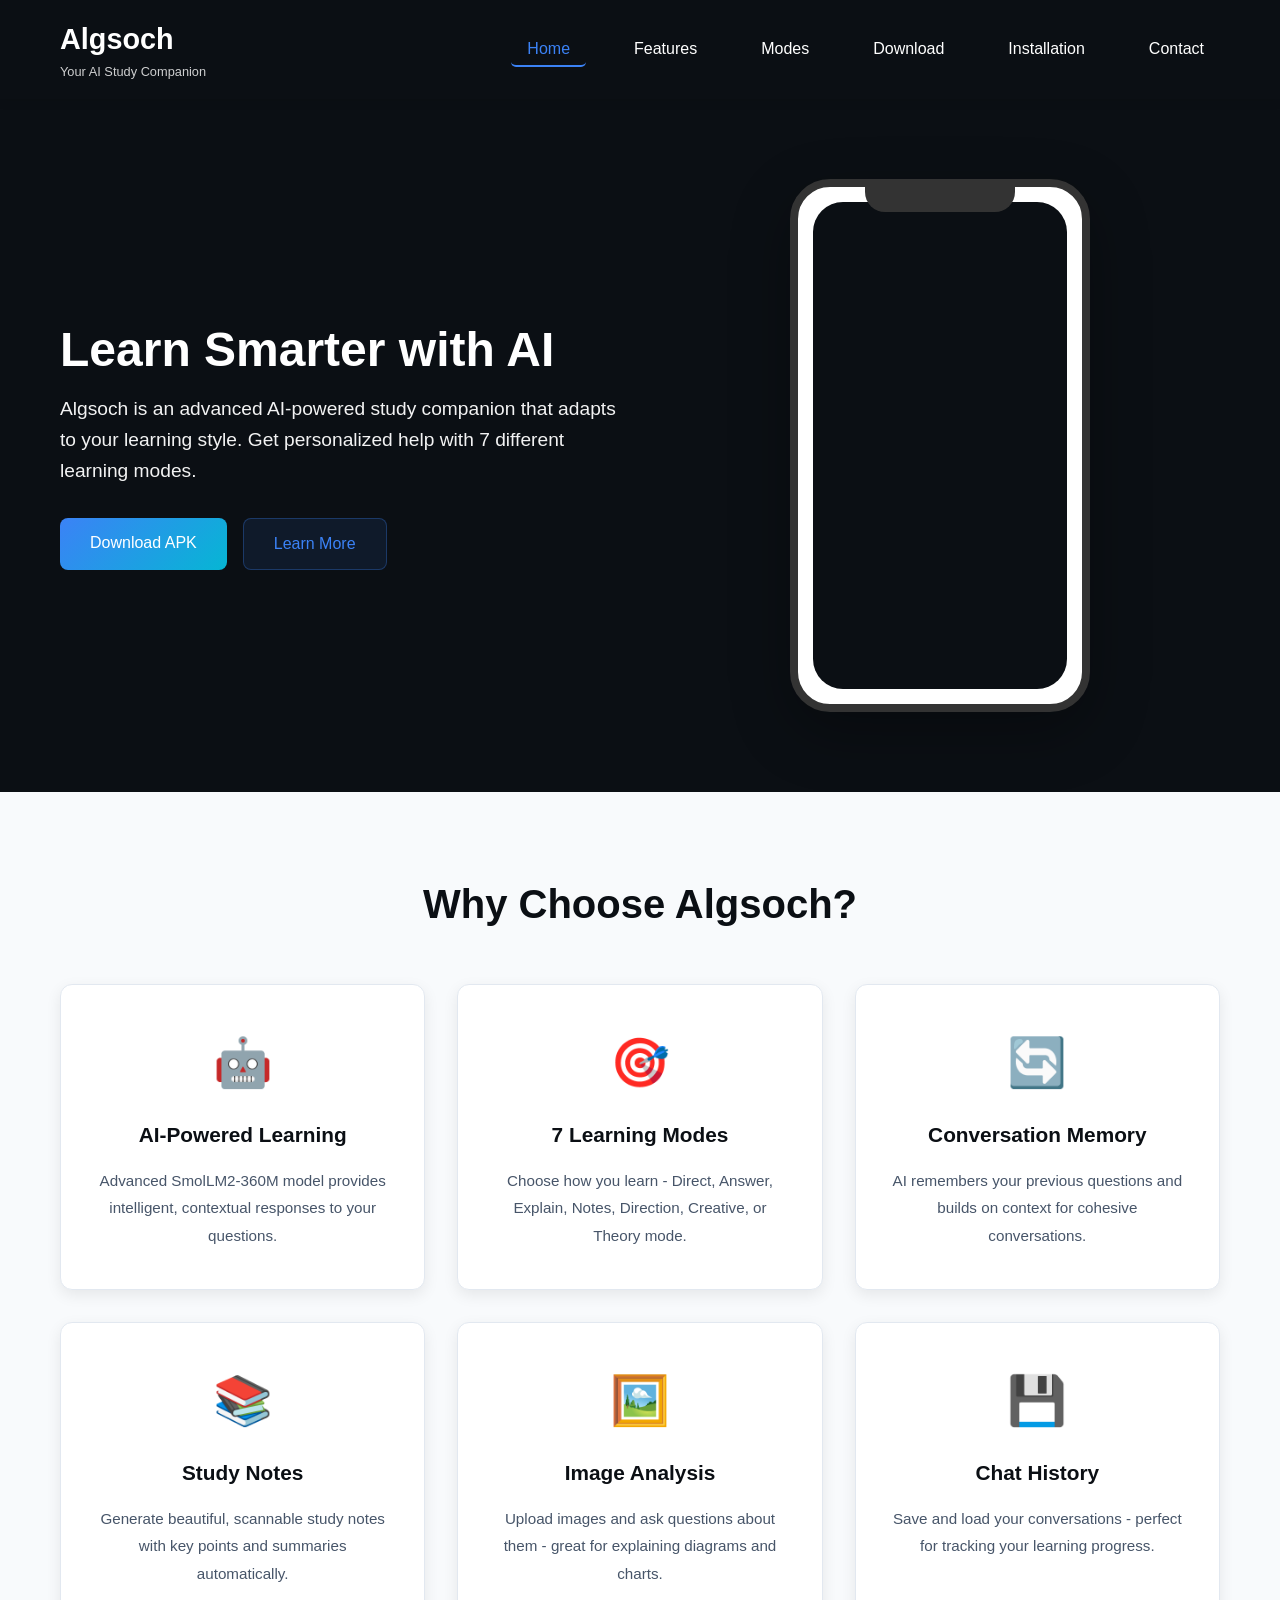
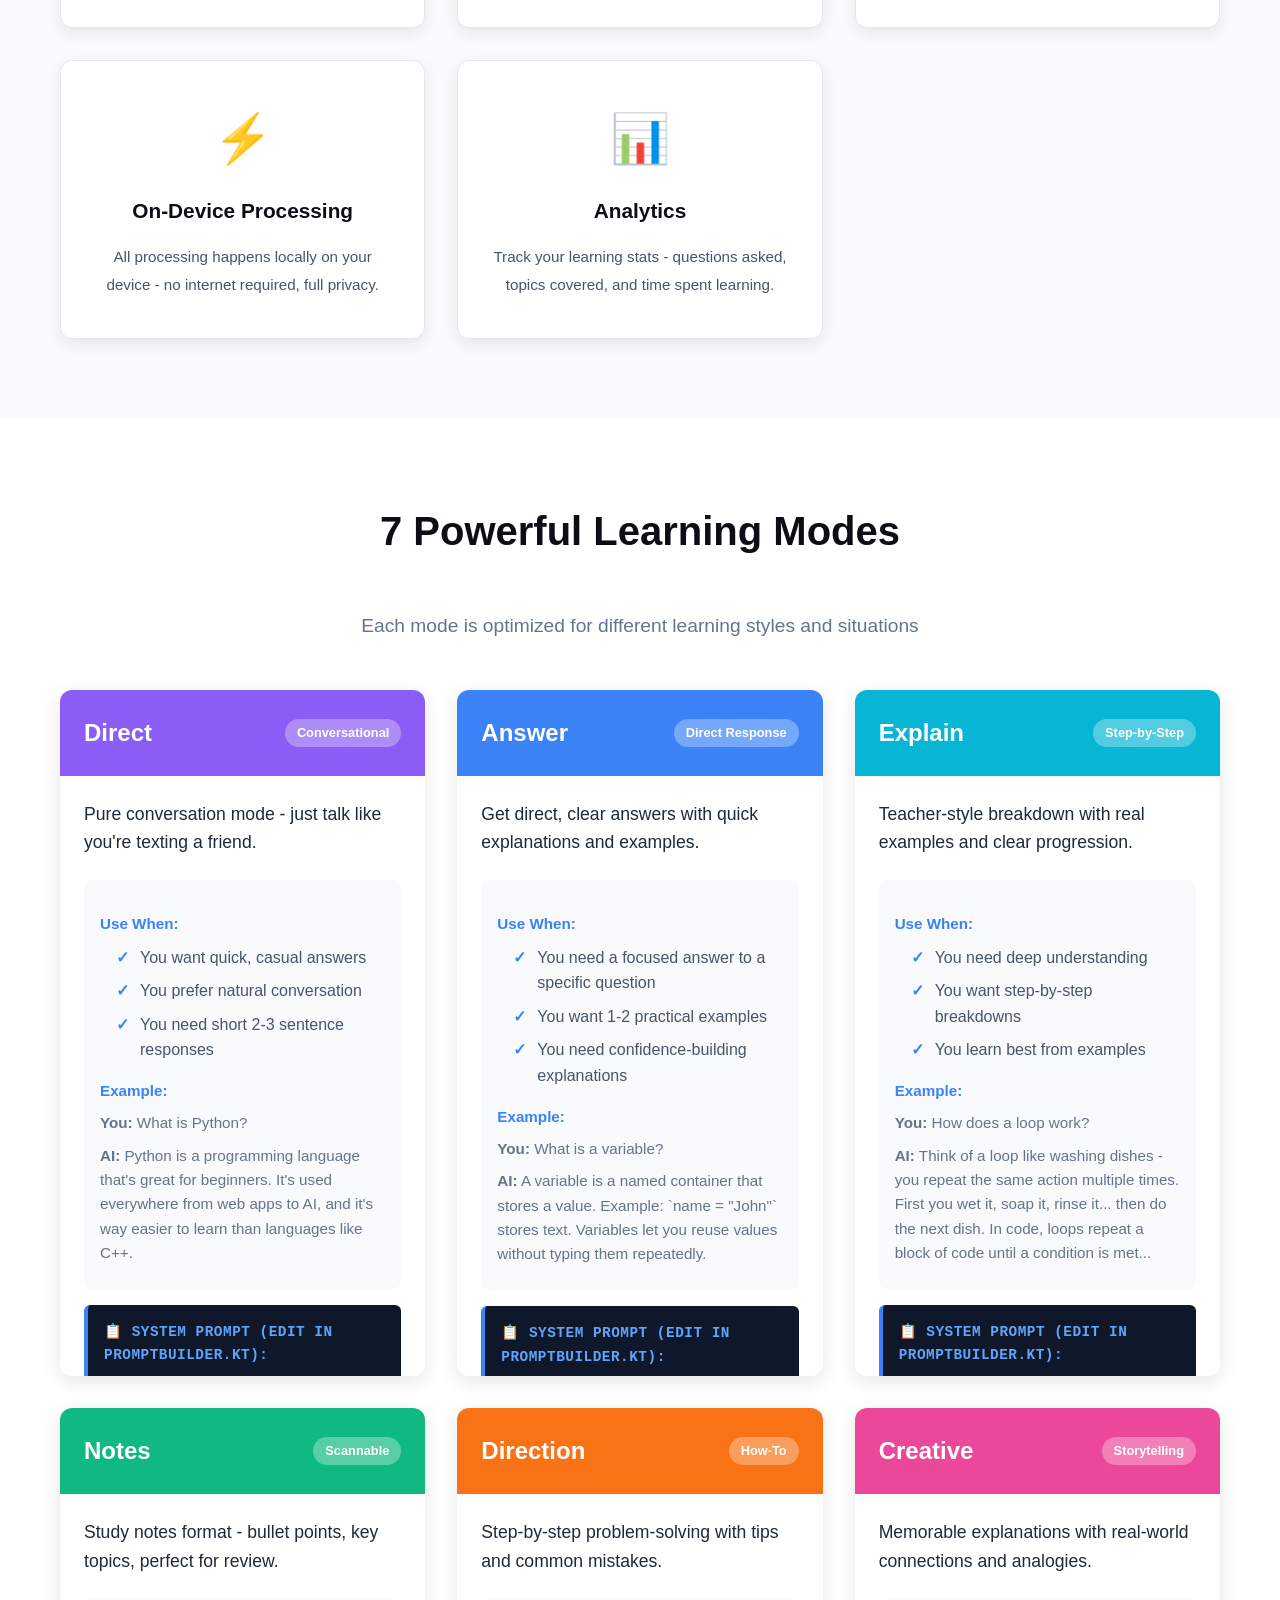
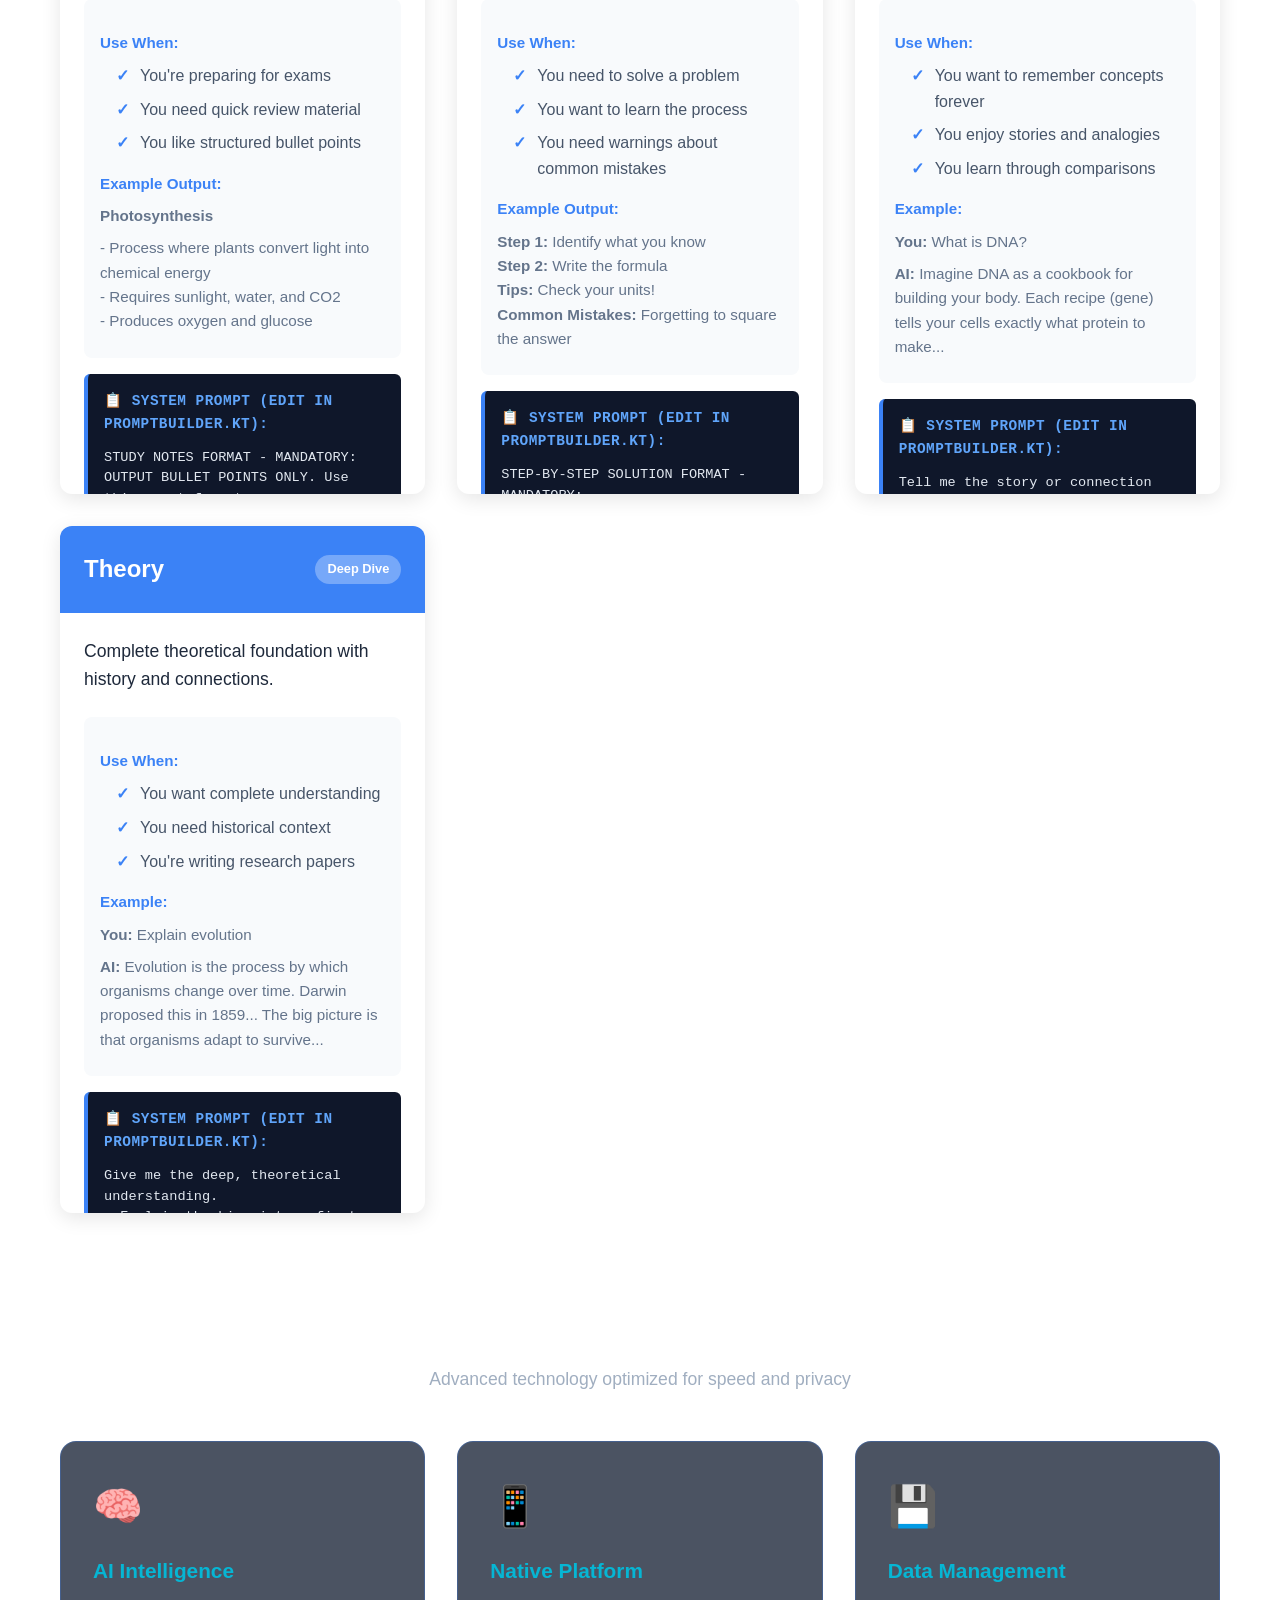
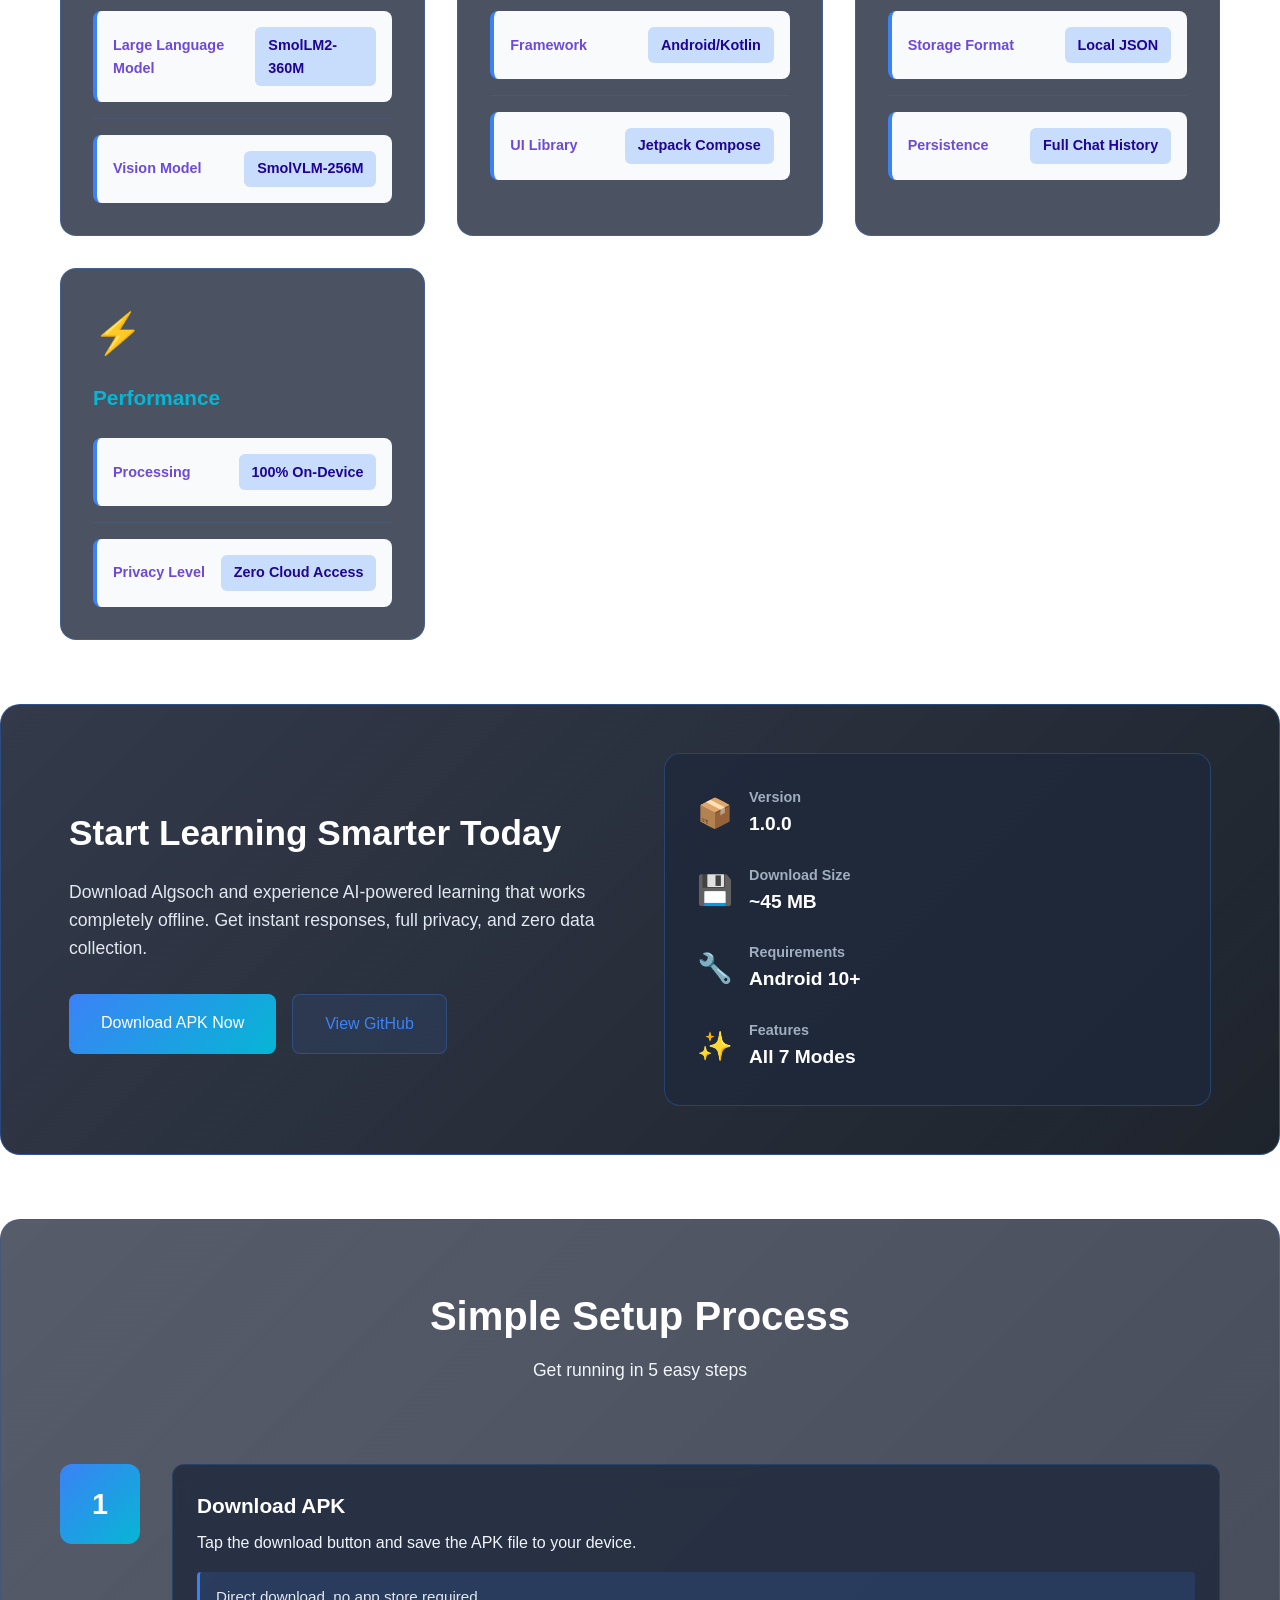
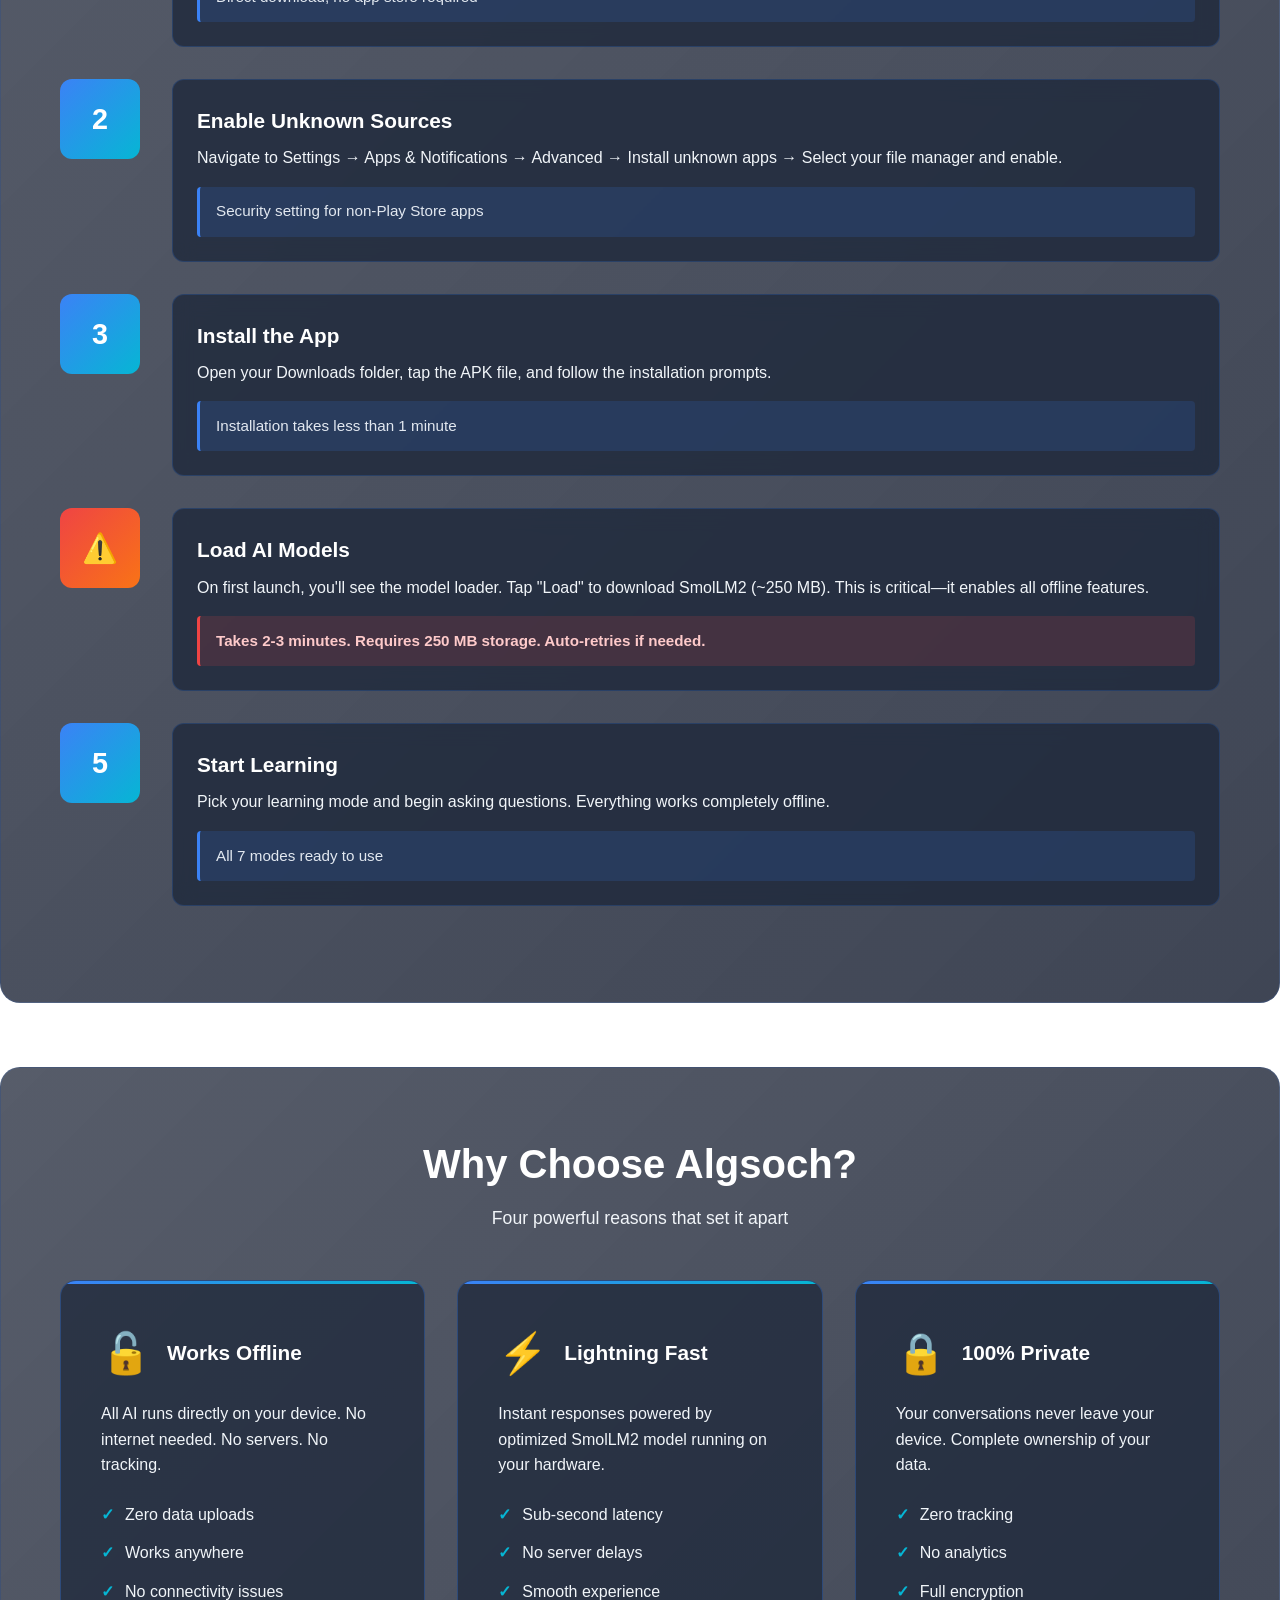
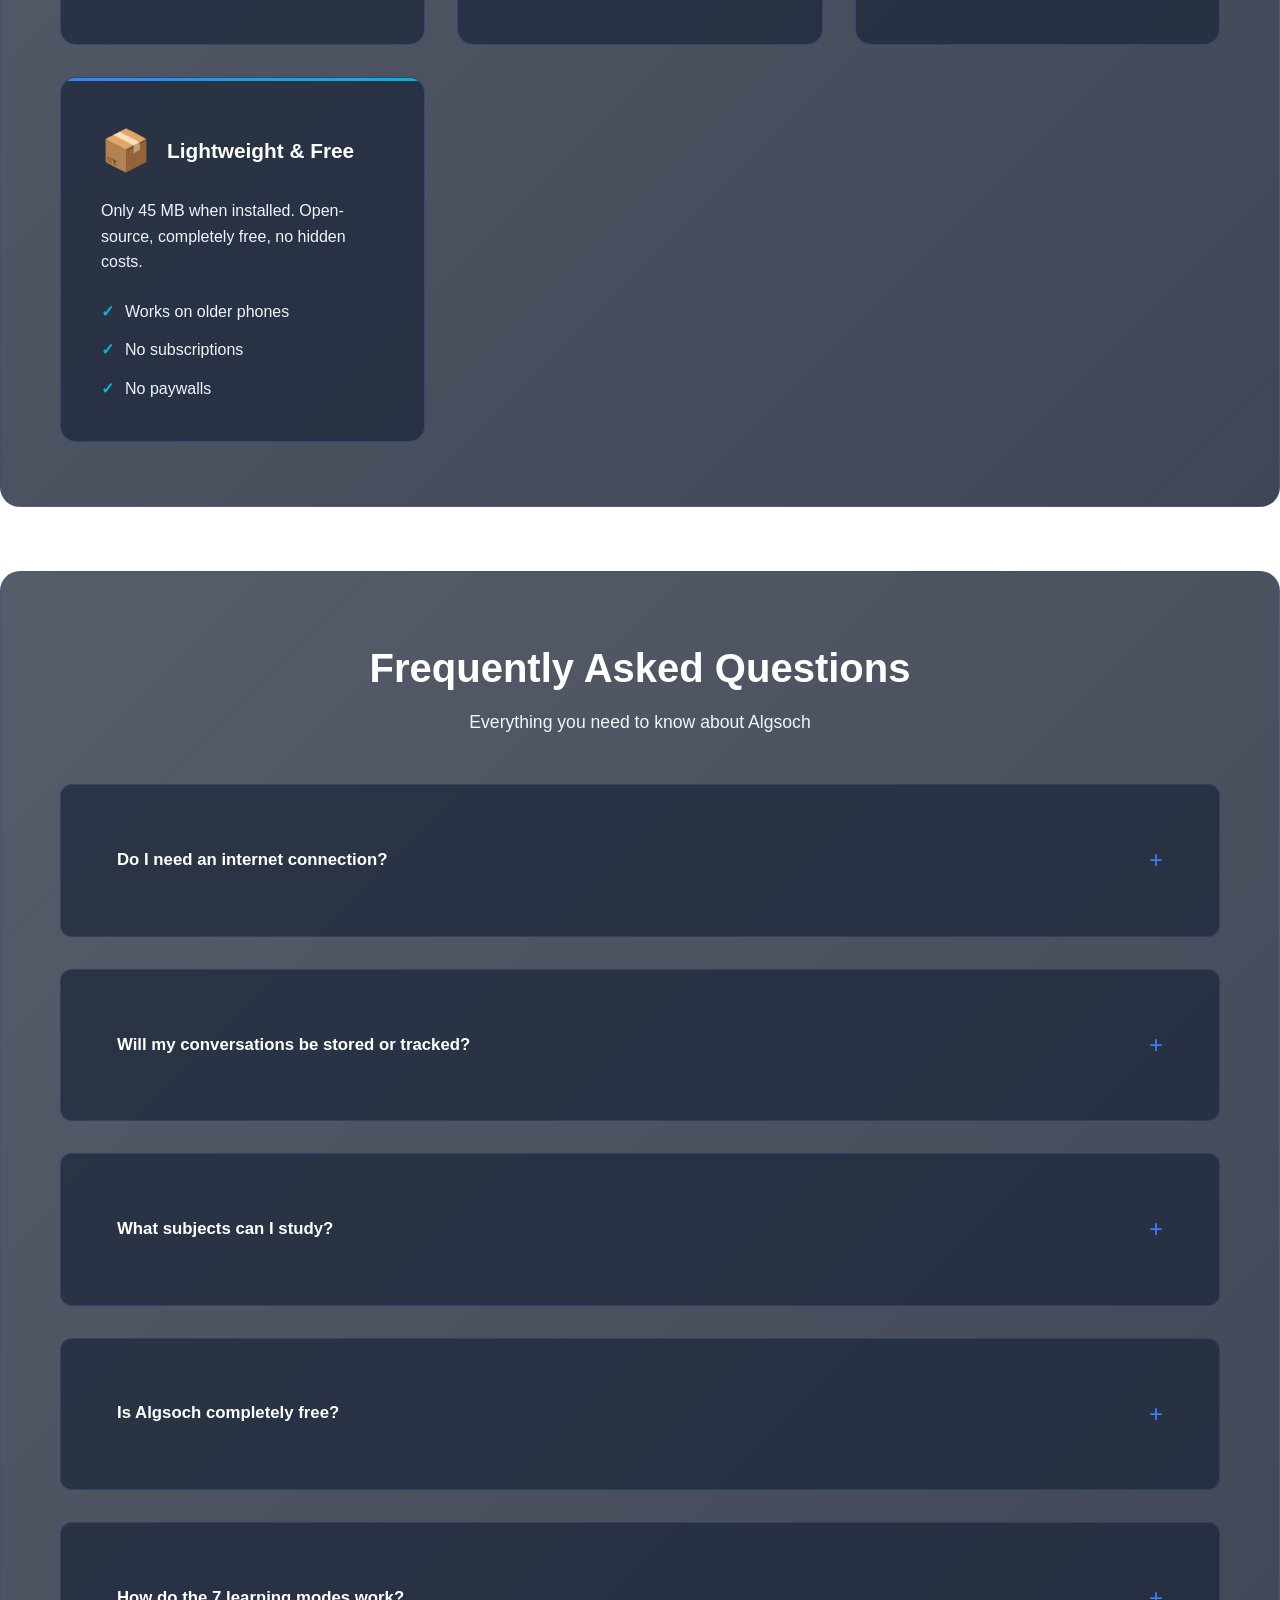
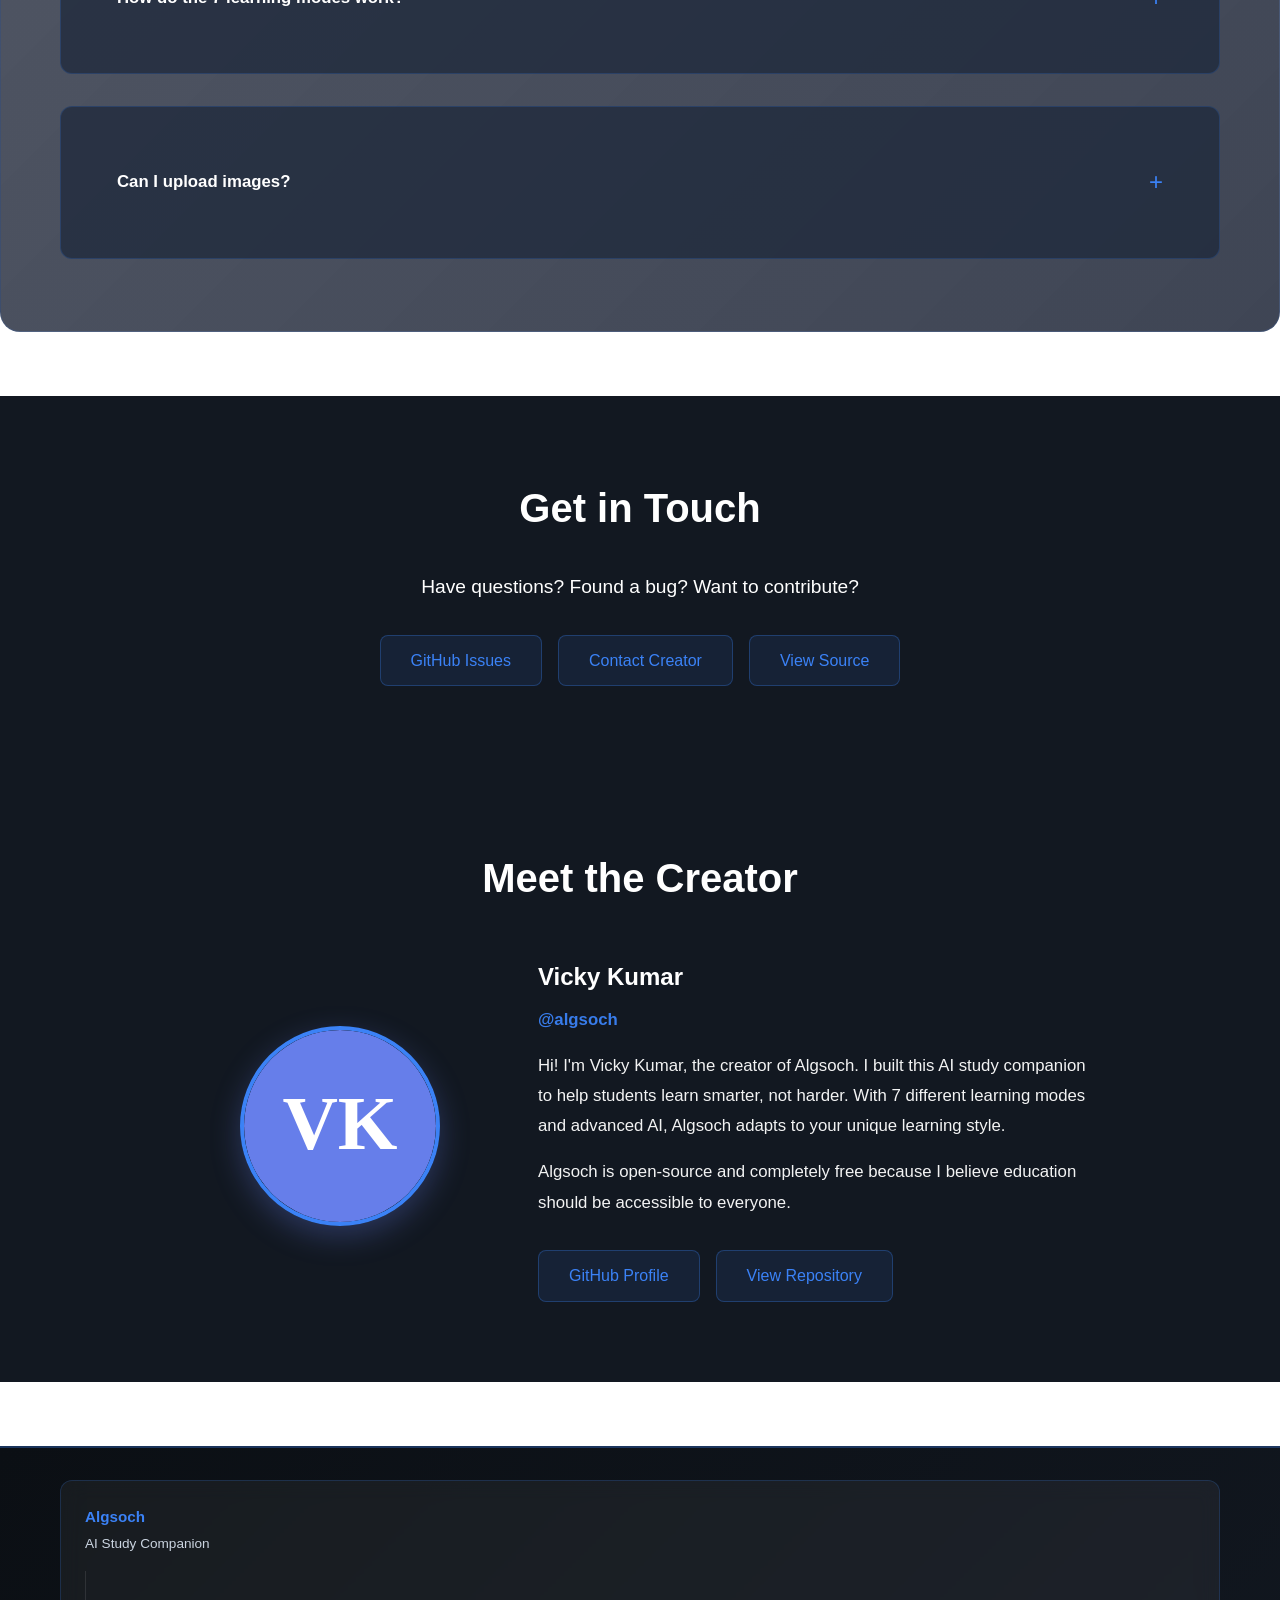
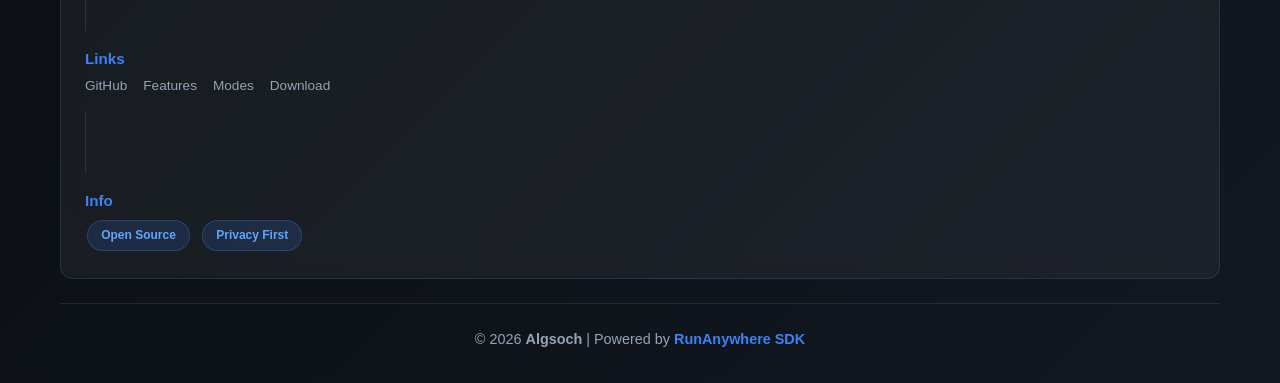
==== commit c049f123: "Update: Fixed repository URLs to FiscalMindset, created release v1.0.0, added comprehensive explain." ====
--- a/docs/index.html
+++ b/docs/index.html
@@ -32,7 +32,7 @@
                 <h1>Learn Smarter with AI</h1>
                 <p>Algsoch is an advanced AI-powered study companion that adapts to your learning style. Get personalized help with 7 different learning modes.</p>
                 <div class="hero-buttons">
-                    <a href="#download" class="btn btn-primary">Download APK</a>
+                    <a href="https://github.com/FiscalMindset/algsoch/releases/download/v1.0.0/app-release-unsigned.apk" class="btn btn-primary" download>Download APK</a>
                     <a href="#features" class="btn btn-secondary">Learn More</a>
                 </div>
             </div>
@@ -243,11 +243,6 @@
                     <div class="feature-icon">💾</div>
                     <h3>Chat History</h3>
                     <p>Save and load your conversations - perfect for tracking your learning progress.</p>
-                </div>
-                <div class="feature-card">
-                    <div class="feature-icon">🌐</div>
-                    <h3>Multiple Languages</h3>
-                    <p>Learn in English, Hindi, or Hinglish - whatever works best for you.</p>
                 </div>
                 <div class="feature-card">
                     <div class="feature-icon">⚡</div>
@@ -603,8 +598,8 @@
                     <p>Download Algsoch and experience AI-powered learning that works completely offline. Get instant responses, full privacy, and zero data collection.</p>
                     
                     <div class="download-cta">
-                        <button class="btn-primary btn-lg">Download APK Now</button>
-                        <a href="https://github.com/algsoch" target="_blank" class="btn-secondary btn-lg">View GitHub</a>
+                        <a href="https://github.com/FiscalMindset/algsoch/releases/download/v1.0.0/app-release-unsigned.apk" class="btn-primary btn-lg" download>Download APK Now</a>
+                        <a href="https://github.com/FiscalMindset/algsoch" target="_blank" class="btn-secondary btn-lg">View GitHub</a>
                     </div>
                 </div>
 
@@ -842,9 +837,9 @@
             <div class="contact-info">
                 <p>Have questions? Found a bug? Want to contribute?</p>
                 <div class="contact-buttons">
-                    <a href="https://github.com/algsoch/algsoch/issues" target="_blank" class="btn btn-secondary">GitHub Issues</a>
+                    <a href="https://github.com/FiscalMindset/algsoch/issues" target="_blank" class="btn btn-secondary">GitHub Issues</a>
                     <a href="https://github.com/algsoch" target="_blank" class="btn btn-secondary">Contact Creator</a>
-                    <a href="https://github.com/algsoch/algsoch" target="_blank" class="btn btn-secondary">View Source</a>
+                    <a href="https://github.com/FiscalMindset/algsoch" target="_blank" class="btn btn-secondary">View Source</a>
                 </div>
             </div>
         </div>
@@ -865,7 +860,7 @@
                     <p>Algsoch is open-source and completely free because I believe education should be accessible to everyone.</p>
                     <div class="about-links">
                         <a href="https://github.com/algsoch" target="_blank" class="btn btn-secondary">GitHub Profile</a>
-                        <a href="https://github.com/algsoch/algsoch" target="_blank" class="btn btn-secondary">View Repository</a>
+                        <a href="https://github.com/FiscalMindset/algsoch" target="_blank" class="btn btn-secondary">View Repository</a>
                     </div>
                 </div>
             </div>
@@ -884,7 +879,7 @@
                 <div class="footer-item">
                     <h4>Links</h4>
                     <div class="footer-links-inline">
-                        <a href="https://github.com/algsoch" target="_blank">GitHub</a>
+                        <a href="https://github.com/FiscalMindset/algsoch" target="_blank">GitHub</a>
                         <a href="#features">Features</a>
                         <a href="#modes">Modes</a>
                         <a href="#download">Download</a>
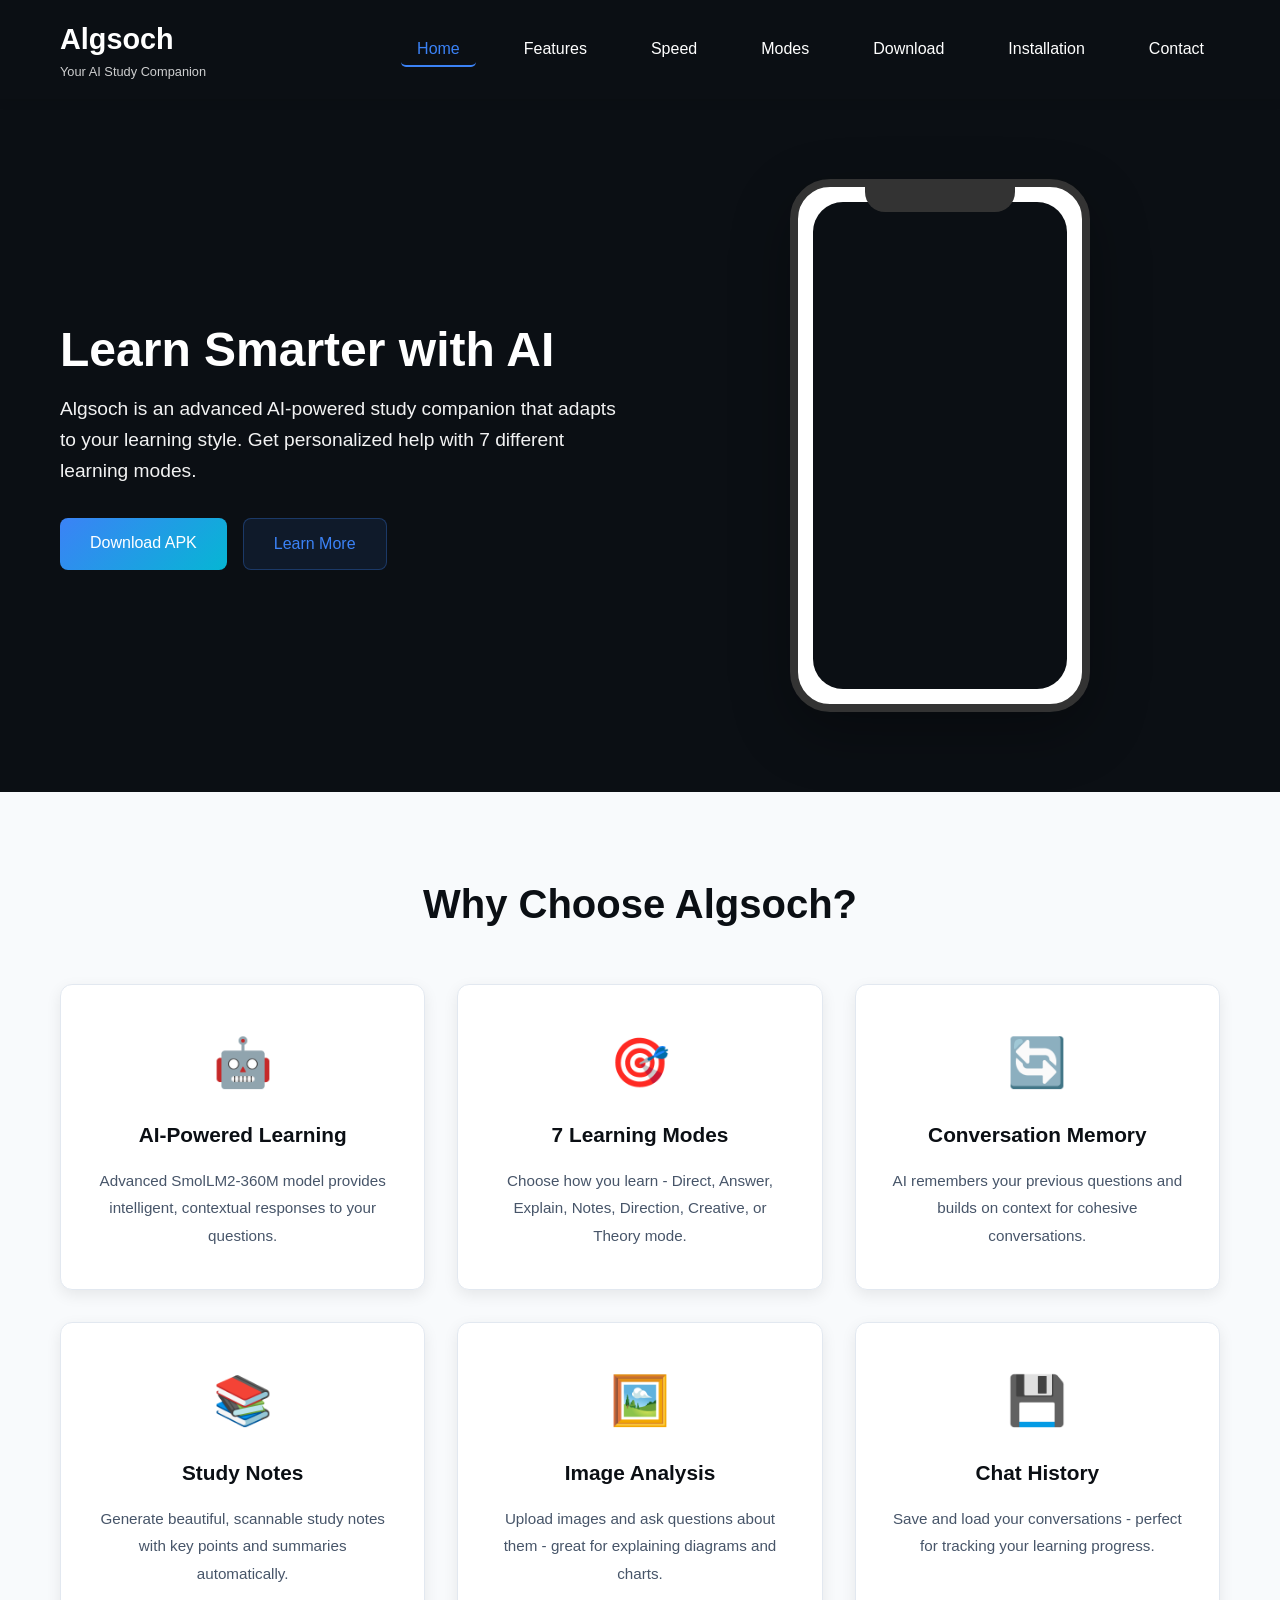
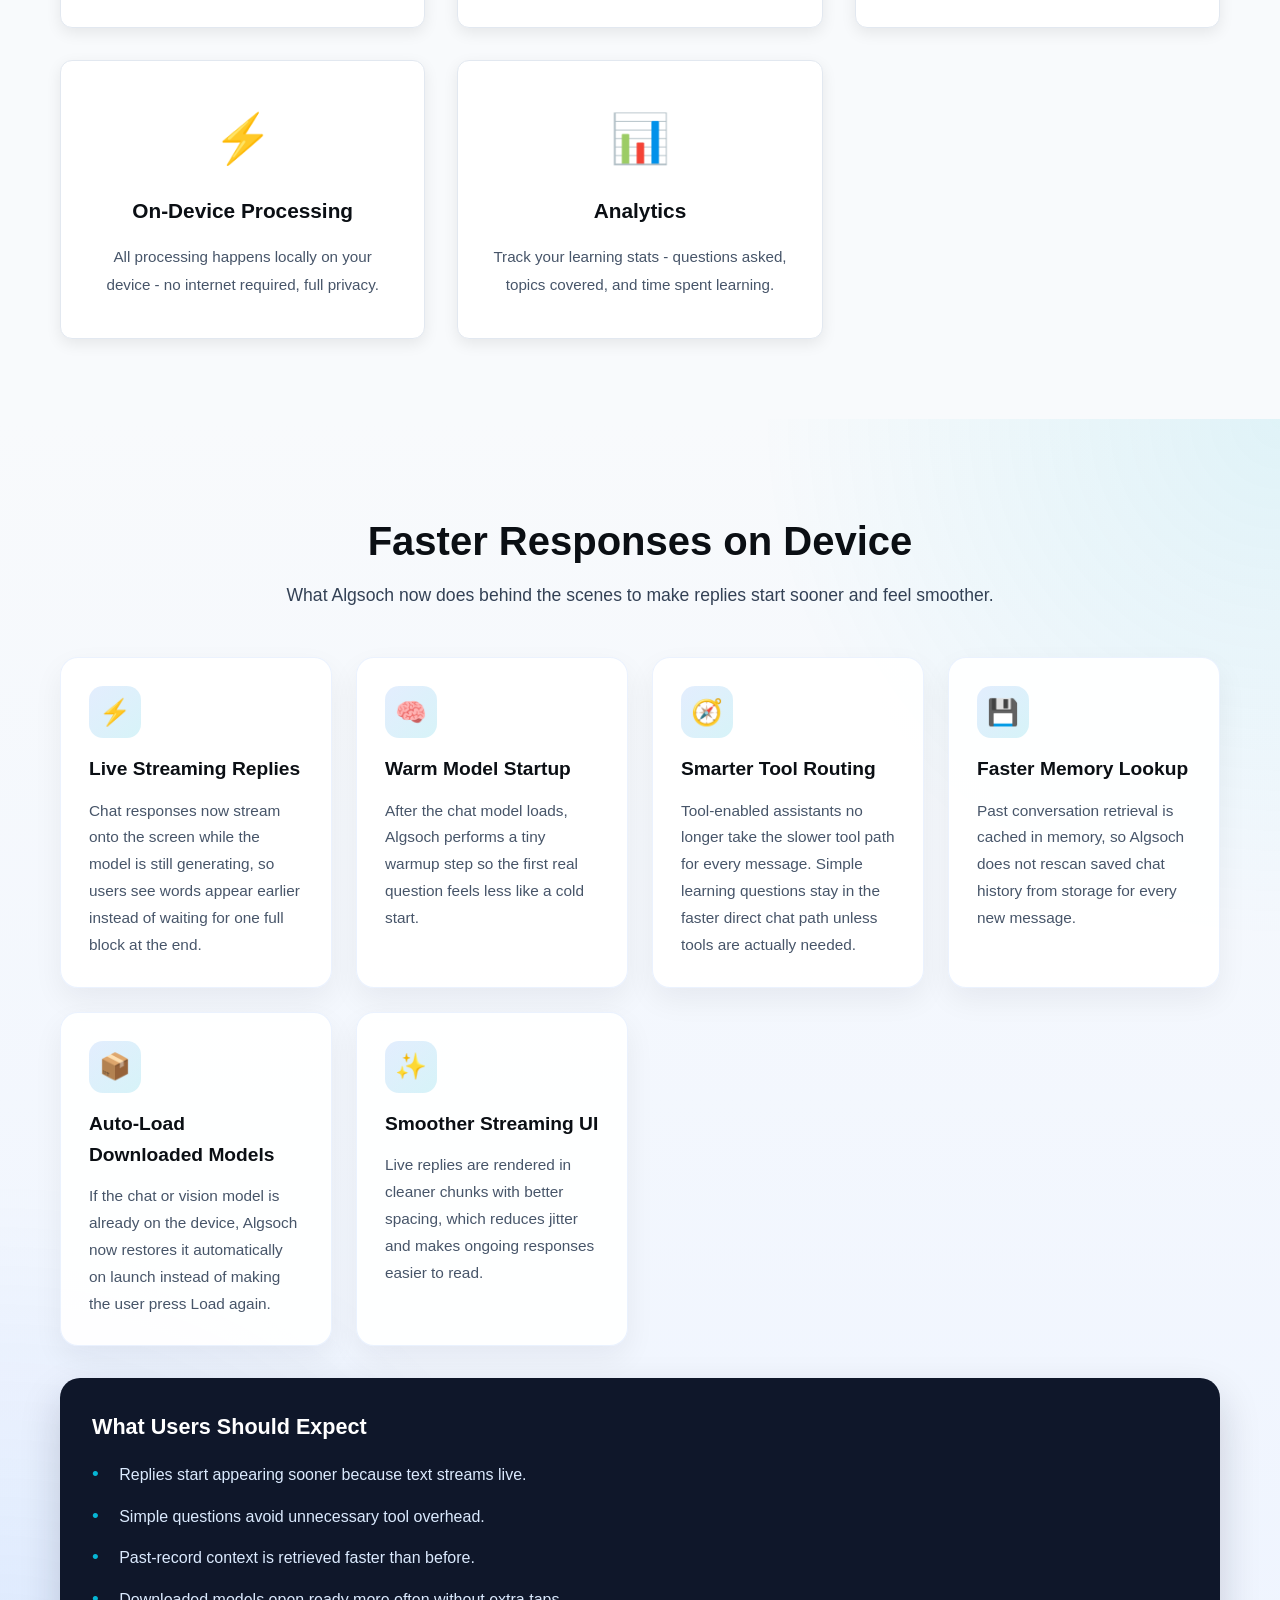
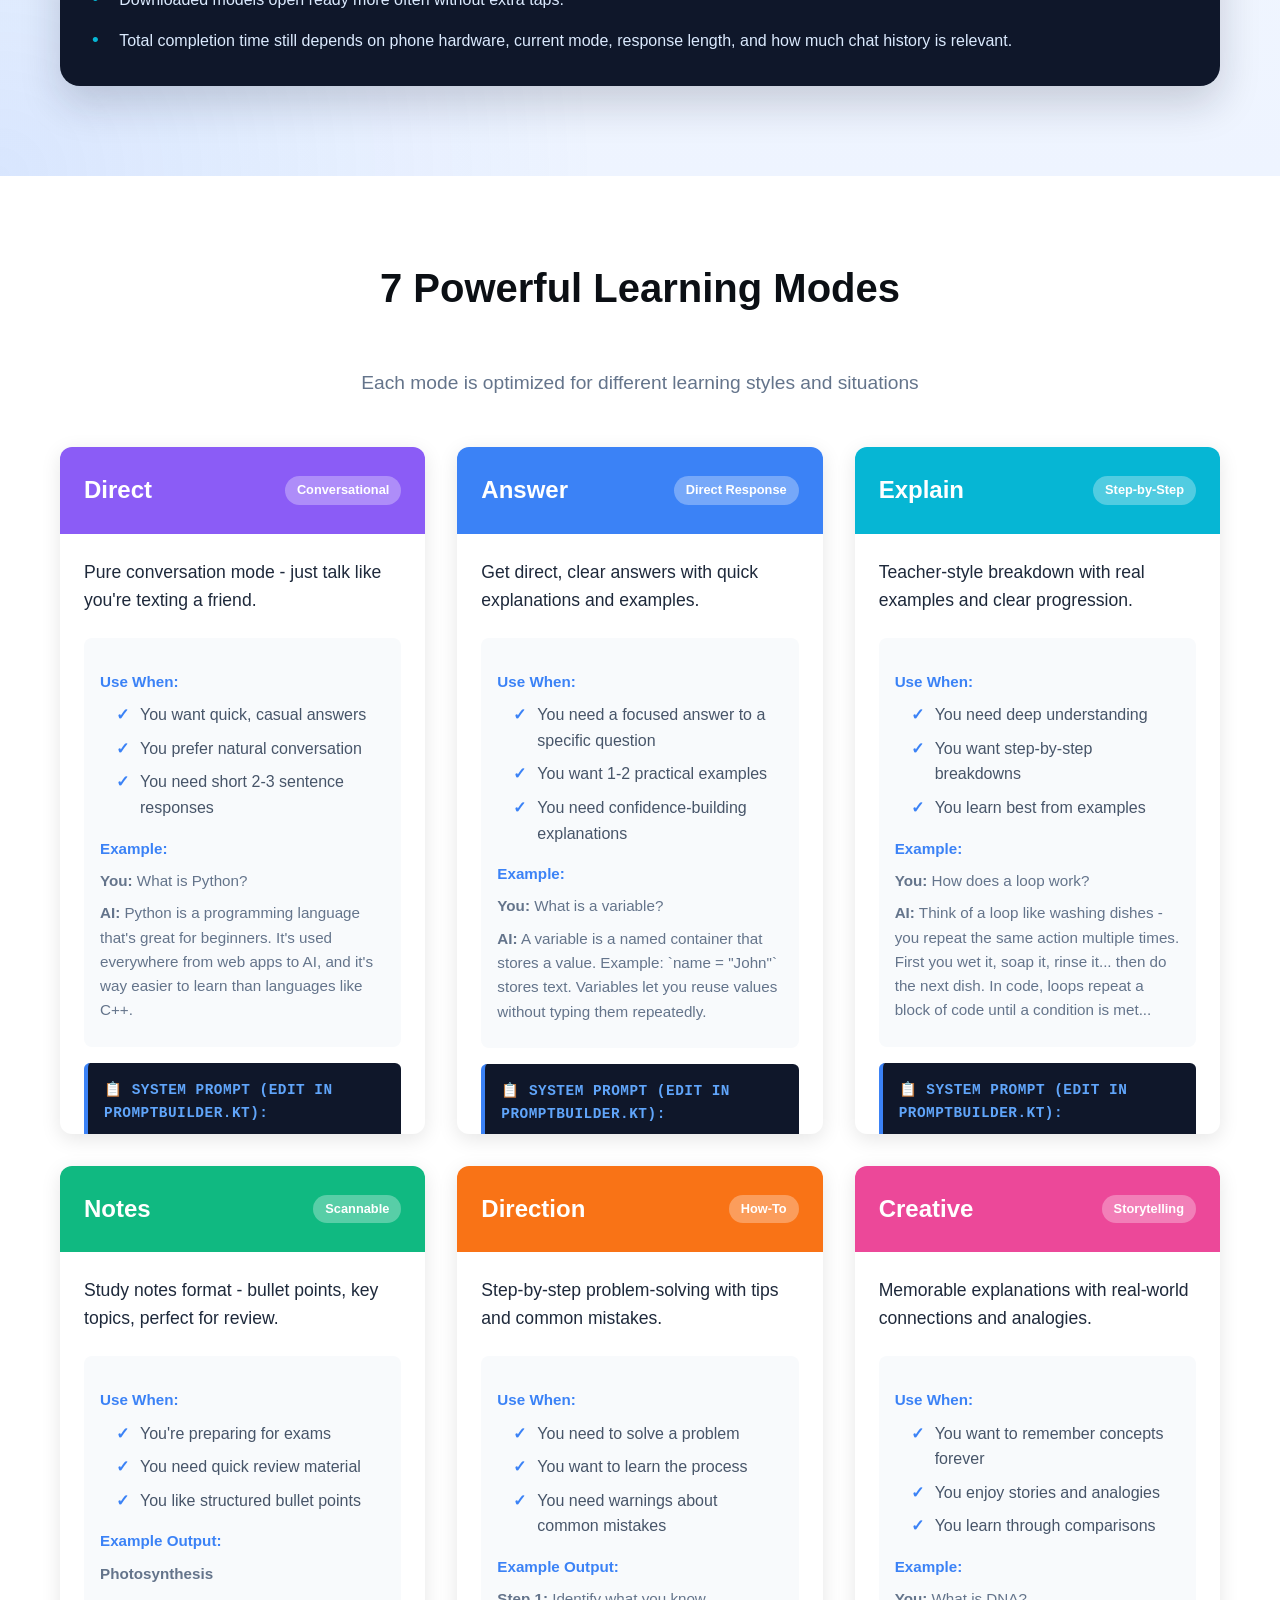
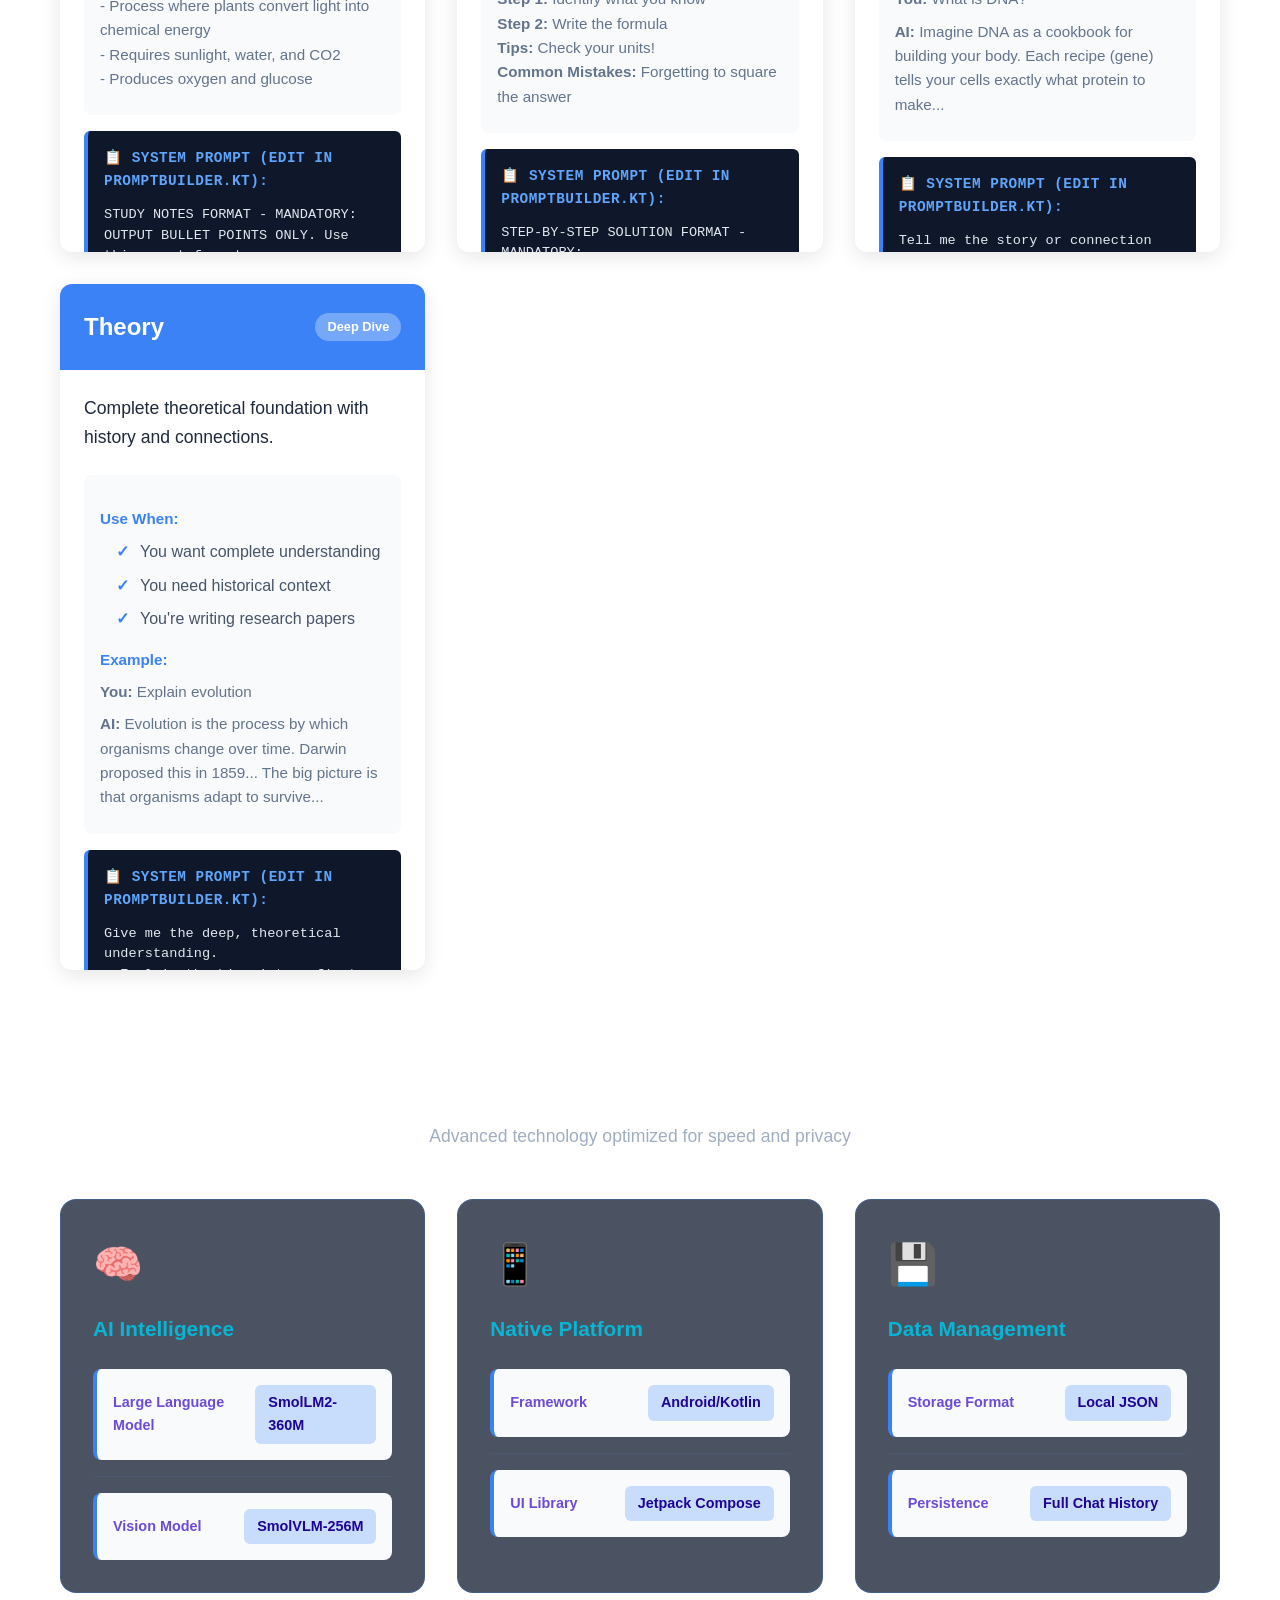
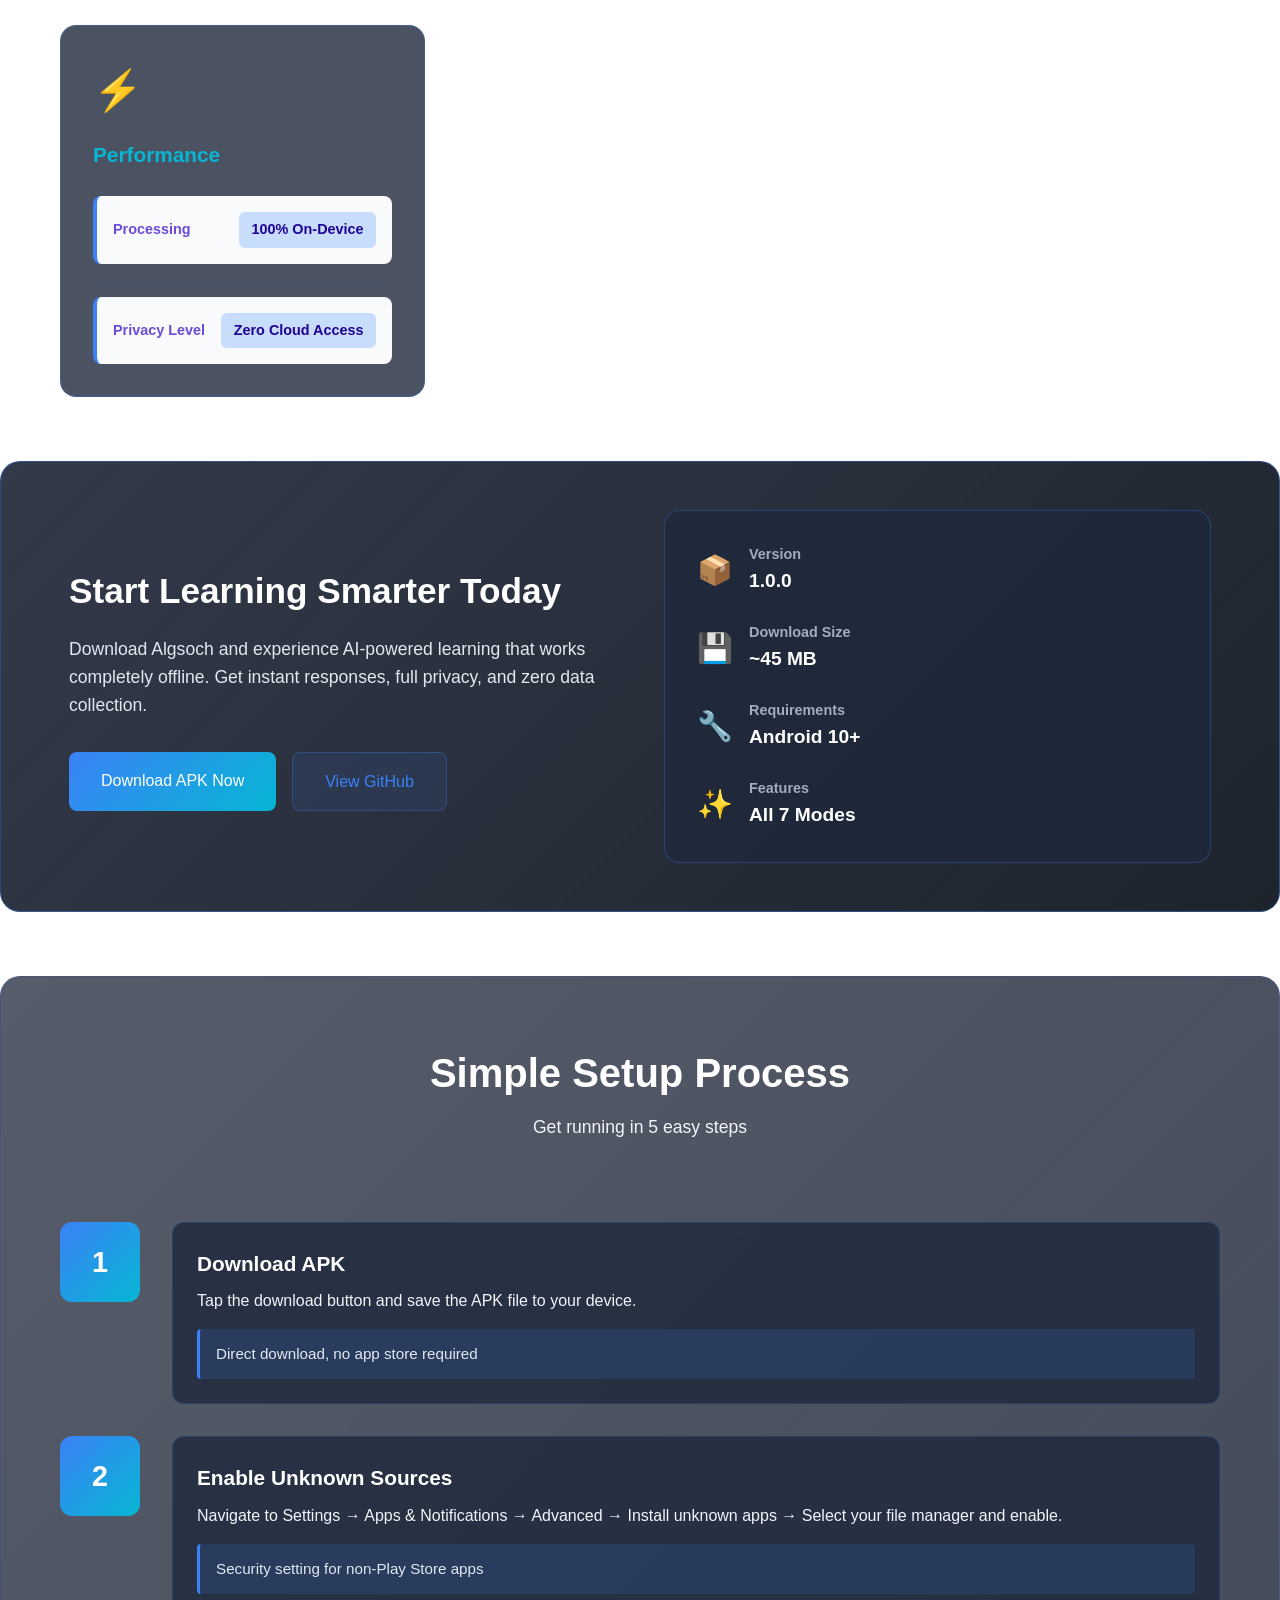
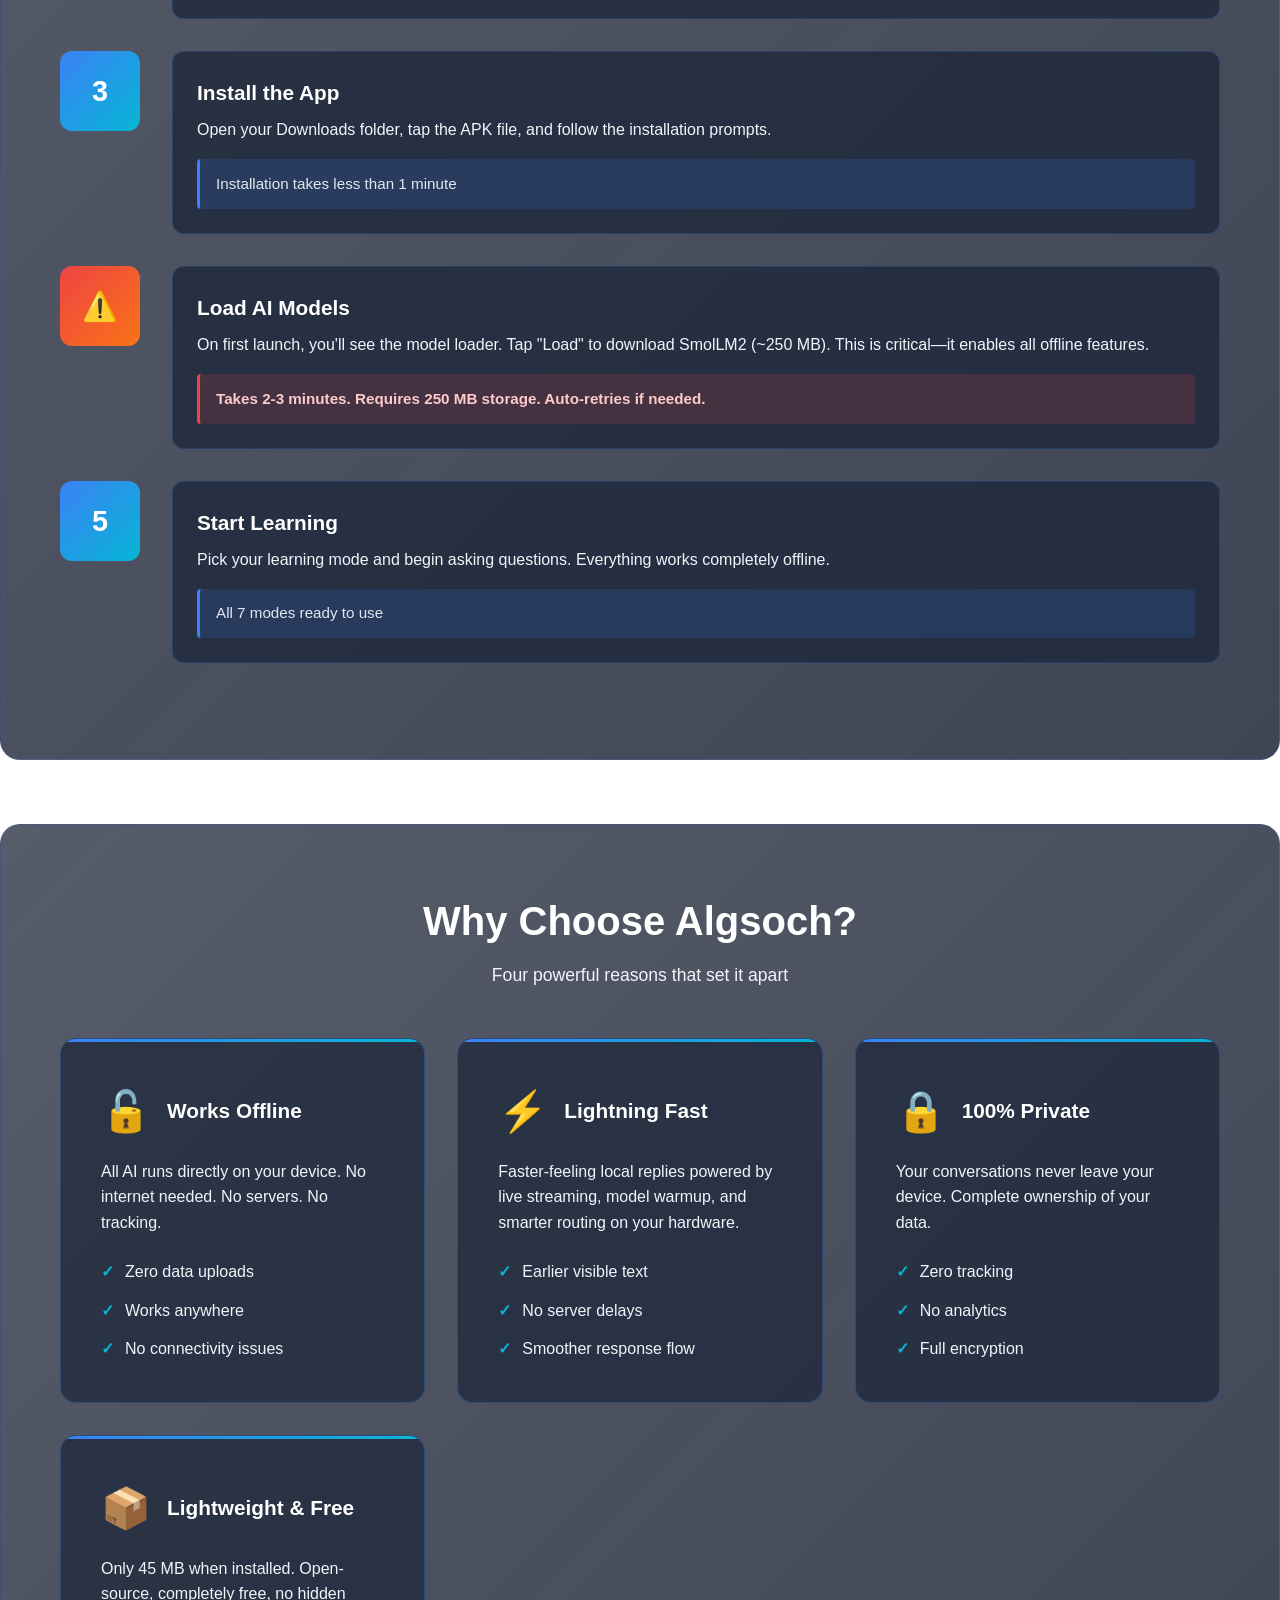
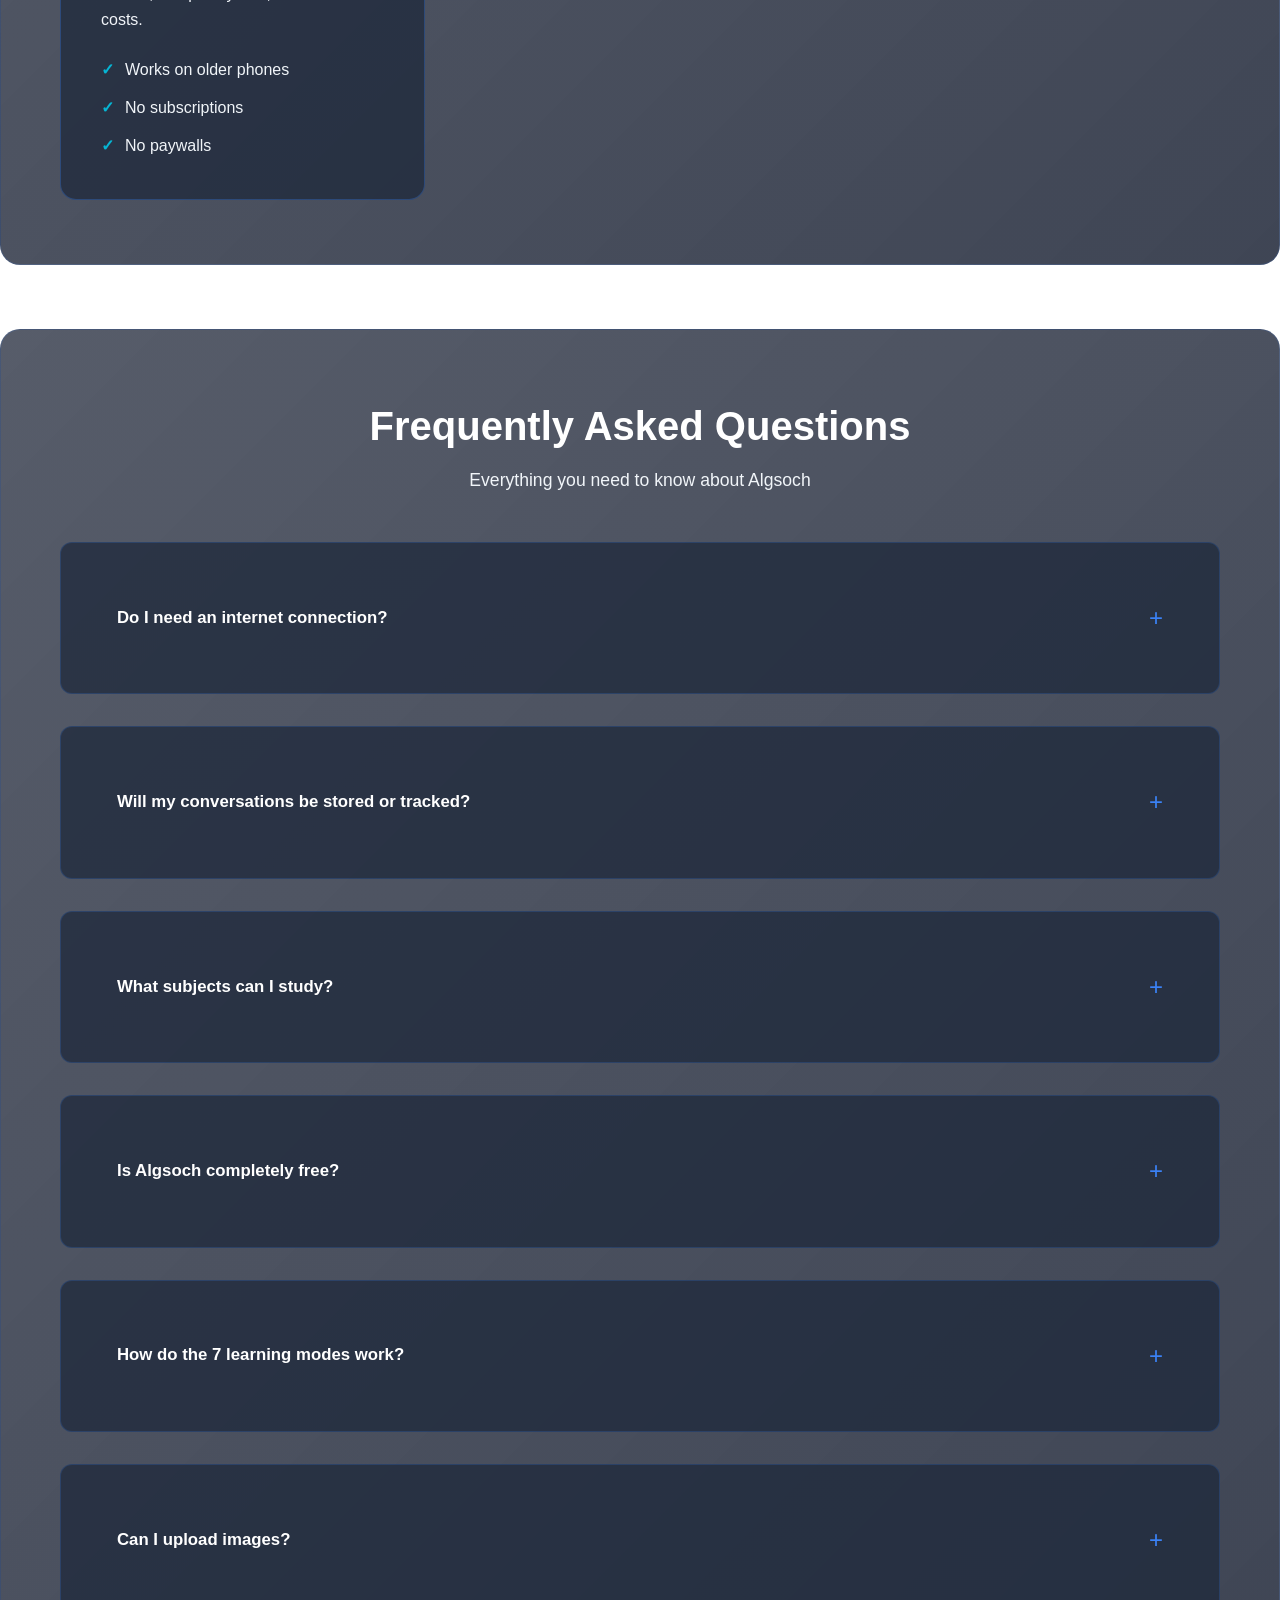
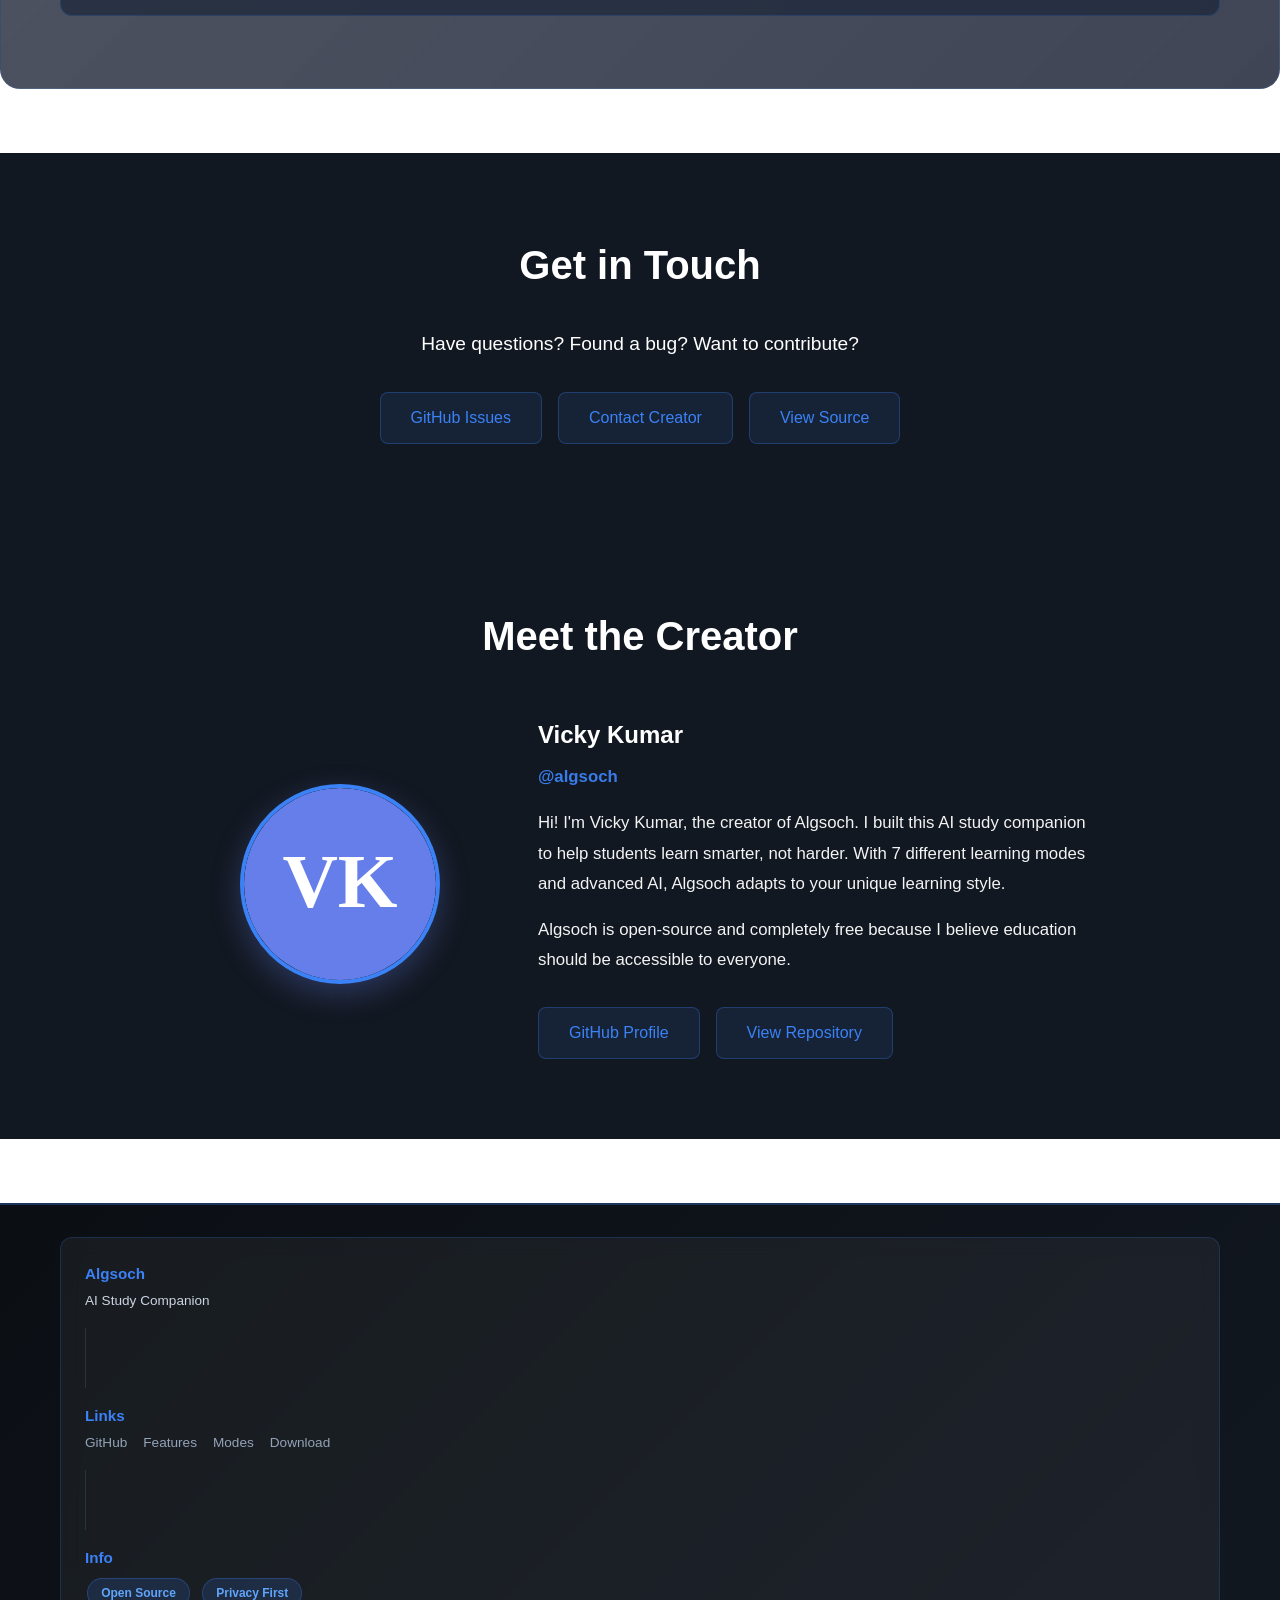
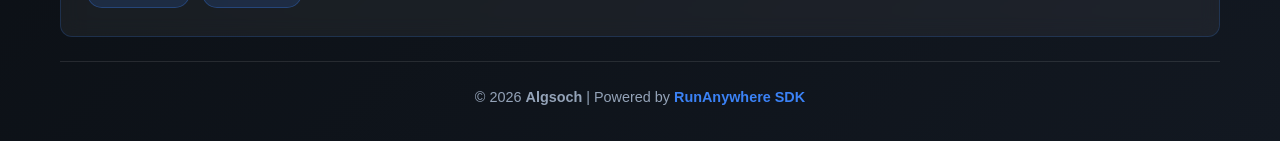
==== commit e667f67c: "Chat responses now stream onto the screen while the model is still generating, so users see words ap" ====
--- a/docs/index.html
+++ b/docs/index.html
@@ -17,6 +17,7 @@
             <ul class="nav-links">
                 <li><a href="#home">Home</a></li>
                 <li><a href="#features">Features</a></li>
+                <li><a href="#speed">Speed</a></li>
                 <li><a href="#modes">Modes</a></li>
                 <li><a href="#download">Download</a></li>
                 <li><a href="#install">Installation</a></li>
@@ -254,6 +255,65 @@
                     <h3>Analytics</h3>
                     <p>Track your learning stats - questions asked, topics covered, and time spent learning.</p>
                 </div>
+            </div>
+        </div>
+    </section>
+
+    <!-- Response Speed Section -->
+    <section id="speed" class="speed-section">
+        <div class="container">
+            <div class="section-header">
+                <h2>Faster Responses on Device</h2>
+                <p>What Algsoch now does behind the scenes to make replies start sooner and feel smoother.</p>
+            </div>
+
+            <div class="speed-grid">
+                <div class="speed-card">
+                    <div class="speed-icon">⚡</div>
+                    <h3>Live Streaming Replies</h3>
+                    <p>Chat responses now stream onto the screen while the model is still generating, so users see words appear earlier instead of waiting for one full block at the end.</p>
+                </div>
+
+                <div class="speed-card">
+                    <div class="speed-icon">🧠</div>
+                    <h3>Warm Model Startup</h3>
+                    <p>After the chat model loads, Algsoch performs a tiny warmup step so the first real question feels less like a cold start.</p>
+                </div>
+
+                <div class="speed-card">
+                    <div class="speed-icon">🧭</div>
+                    <h3>Smarter Tool Routing</h3>
+                    <p>Tool-enabled assistants no longer take the slower tool path for every message. Simple learning questions stay in the faster direct chat path unless tools are actually needed.</p>
+                </div>
+
+                <div class="speed-card">
+                    <div class="speed-icon">💾</div>
+                    <h3>Faster Memory Lookup</h3>
+                    <p>Past conversation retrieval is cached in memory, so Algsoch does not rescan saved chat history from storage for every new message.</p>
+                </div>
+
+                <div class="speed-card">
+                    <div class="speed-icon">📦</div>
+                    <h3>Auto-Load Downloaded Models</h3>
+                    <p>If the chat or vision model is already on the device, Algsoch now restores it automatically on launch instead of making the user press Load again.</p>
+                </div>
+
+                <div class="speed-card">
+                    <div class="speed-icon">✨</div>
+                    <h3>Smoother Streaming UI</h3>
+                    <p>Live replies are rendered in cleaner chunks with better spacing, which reduces jitter and makes ongoing responses easier to read.</p>
+                </div>
+            </div>
+
+            <div class="speed-note">
+                <h3>What Users Should Expect</h3>
+                <ul class="speed-list">
+                    <li>Replies start appearing sooner because text streams live.</li>
+                    <li>Simple questions avoid unnecessary tool overhead.</li>
+                    <li>Past-record context is retrieved faster than before.</li>
+                    <li>Downloaded models open ready more often without extra taps.</li>
+                    <li>Total completion time still depends on phone hardware, current mode, response length, and how much chat history is relevant.</li>
+                </ul>
             </div>
         </div>
     </section>
@@ -721,11 +781,11 @@
                         <div class="why-icon">⚡</div>
                         <h3>Lightning Fast</h3>
                     </div>
-                    <p>Instant responses powered by optimized SmolLM2 model running on your hardware.</p>
+                    <p>Faster-feeling local replies powered by live streaming, model warmup, and smarter routing on your hardware.</p>
                     <ul class="why-benefits">
-                        <li>Sub-second latency</li>
+                        <li>Earlier visible text</li>
                         <li>No server delays</li>
-                        <li>Smooth experience</li>
+                        <li>Smoother response flow</li>
                     </ul>
                 </div>
 
--- a/docs/style.css
+++ b/docs/style.css
@@ -311,6 +311,108 @@
     font-size: 0.95rem;
 }
 
+/* Speed Section */
+.speed-section {
+    padding: 90px 0;
+    background:
+        radial-gradient(circle at top right, rgba(6, 182, 212, 0.10), transparent 28%),
+        radial-gradient(circle at bottom left, rgba(59, 130, 246, 0.12), transparent 32%),
+        linear-gradient(180deg, #F8FAFC 0%, #EEF4FF 100%);
+}
+
+.speed-section .section-header h2 {
+    color: #0B0F14;
+    text-shadow: 0 1px 0 rgba(255, 255, 255, 0.55);
+}
+
+.speed-section .section-header p {
+    color: #334155;
+    font-weight: 500;
+}
+
+.speed-grid {
+    display: grid;
+    grid-template-columns: repeat(auto-fit, minmax(260px, 1fr));
+    gap: 1.5rem;
+    margin-bottom: 2rem;
+}
+
+.speed-card {
+    background: rgba(255, 255, 255, 0.92);
+    border: 1px solid rgba(59, 130, 246, 0.10);
+    border-radius: 18px;
+    padding: 1.75rem;
+    box-shadow: 0 12px 30px rgba(15, 23, 42, 0.06);
+    transition: var(--transition);
+}
+
+.speed-card:hover {
+    transform: translateY(-6px);
+    box-shadow: 0 18px 36px rgba(15, 23, 42, 0.10);
+}
+
+.speed-icon {
+    width: 52px;
+    height: 52px;
+    border-radius: 14px;
+    display: flex;
+    align-items: center;
+    justify-content: center;
+    font-size: 1.6rem;
+    margin-bottom: 1rem;
+    background: linear-gradient(135deg, rgba(59, 130, 246, 0.14), rgba(6, 182, 212, 0.16));
+}
+
+.speed-card h3 {
+    color: #0B0F14;
+    font-size: 1.2rem;
+    margin-bottom: 0.8rem;
+    font-weight: 700;
+}
+
+.speed-card p {
+    color: #475569;
+    line-height: 1.75;
+    font-size: 0.96rem;
+}
+
+.speed-note {
+    background: #0F172A;
+    color: white;
+    border-radius: 20px;
+    padding: 2rem;
+    box-shadow: 0 18px 40px rgba(15, 23, 42, 0.18);
+}
+
+.speed-note h3 {
+    font-size: 1.35rem;
+    margin-bottom: 1rem;
+    color: white;
+}
+
+.speed-list {
+    list-style: none;
+    display: grid;
+    gap: 0.9rem;
+}
+
+.speed-list li {
+    position: relative;
+    padding-left: 1.7rem;
+    color: #DBEAFE;
+    line-height: 1.7;
+}
+
+.speed-list li::before {
+    content: "•";
+    position: absolute;
+    left: 0;
+    top: 0;
+    color: var(--accent-cyan);
+    font-size: 1.2rem;
+    line-height: 1.4;
+}
+
 /* Modes Section */
 .modes {
     padding: 80px 0;
